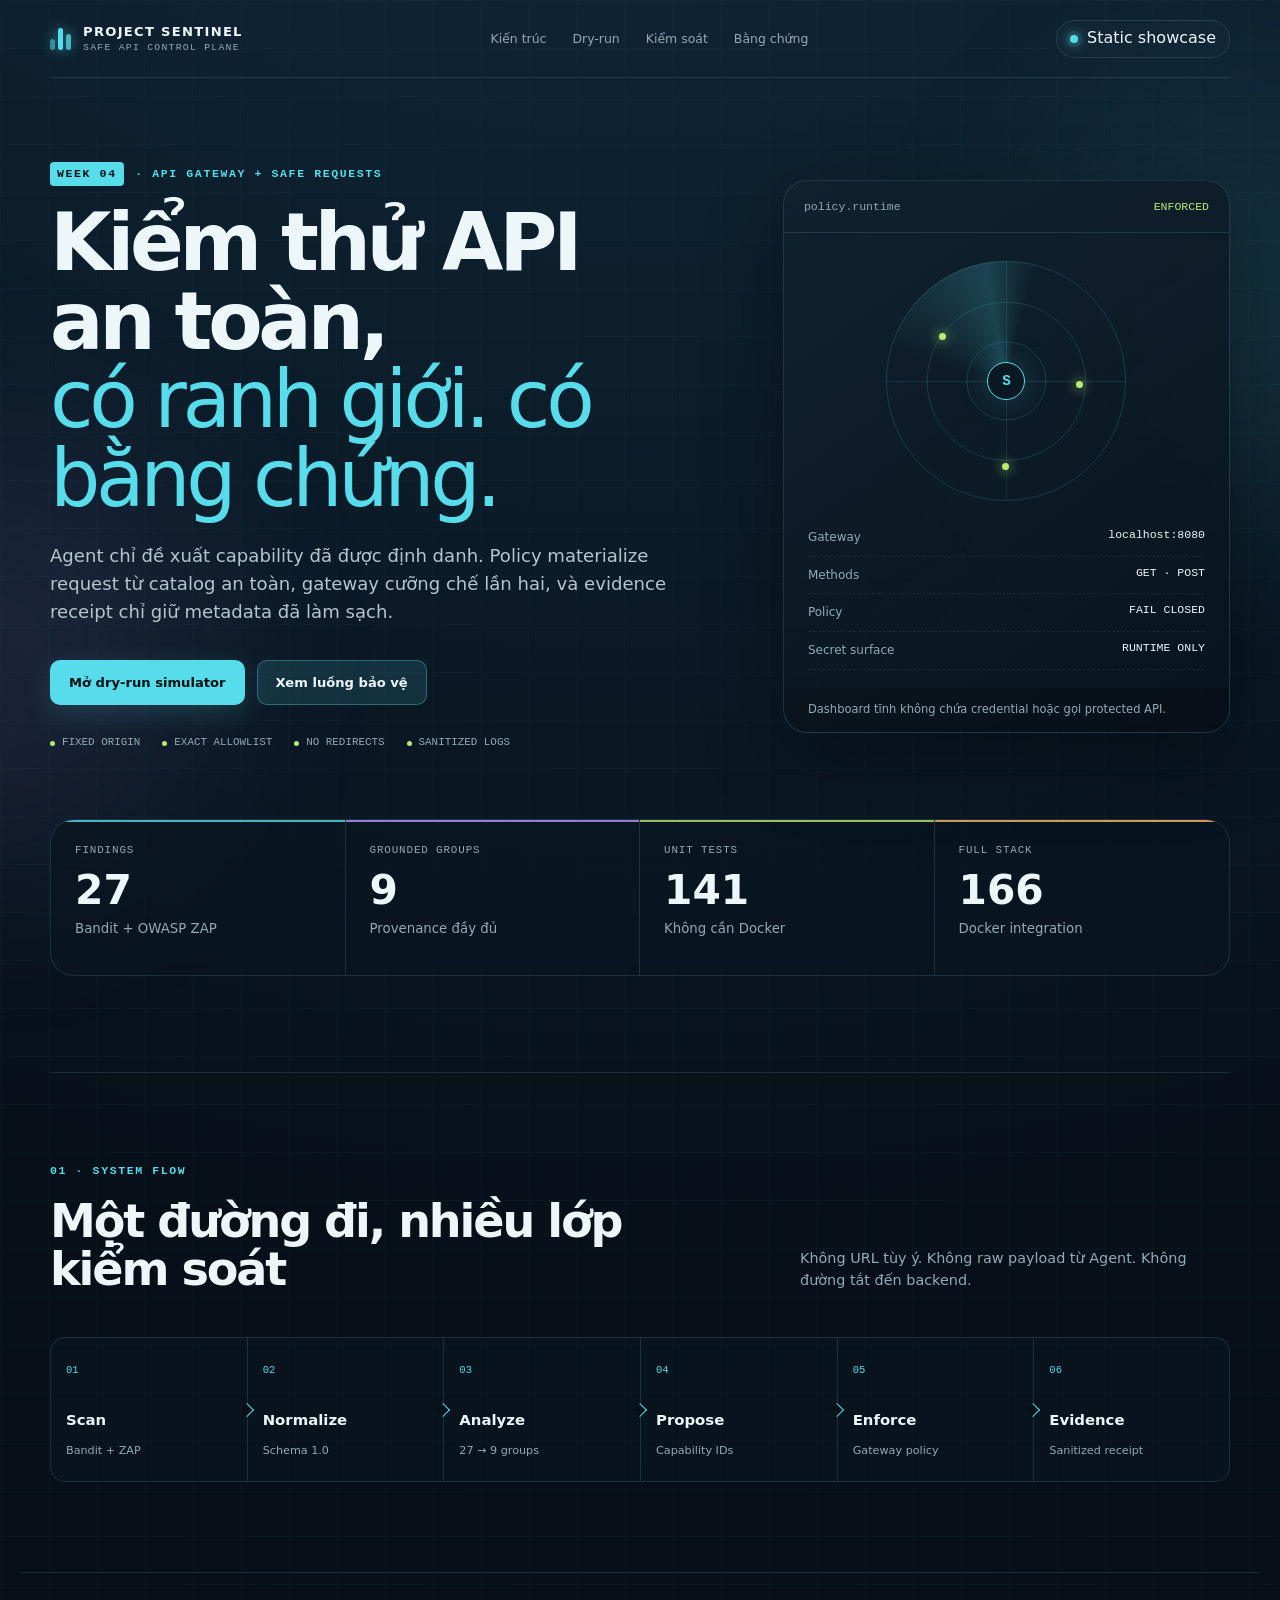
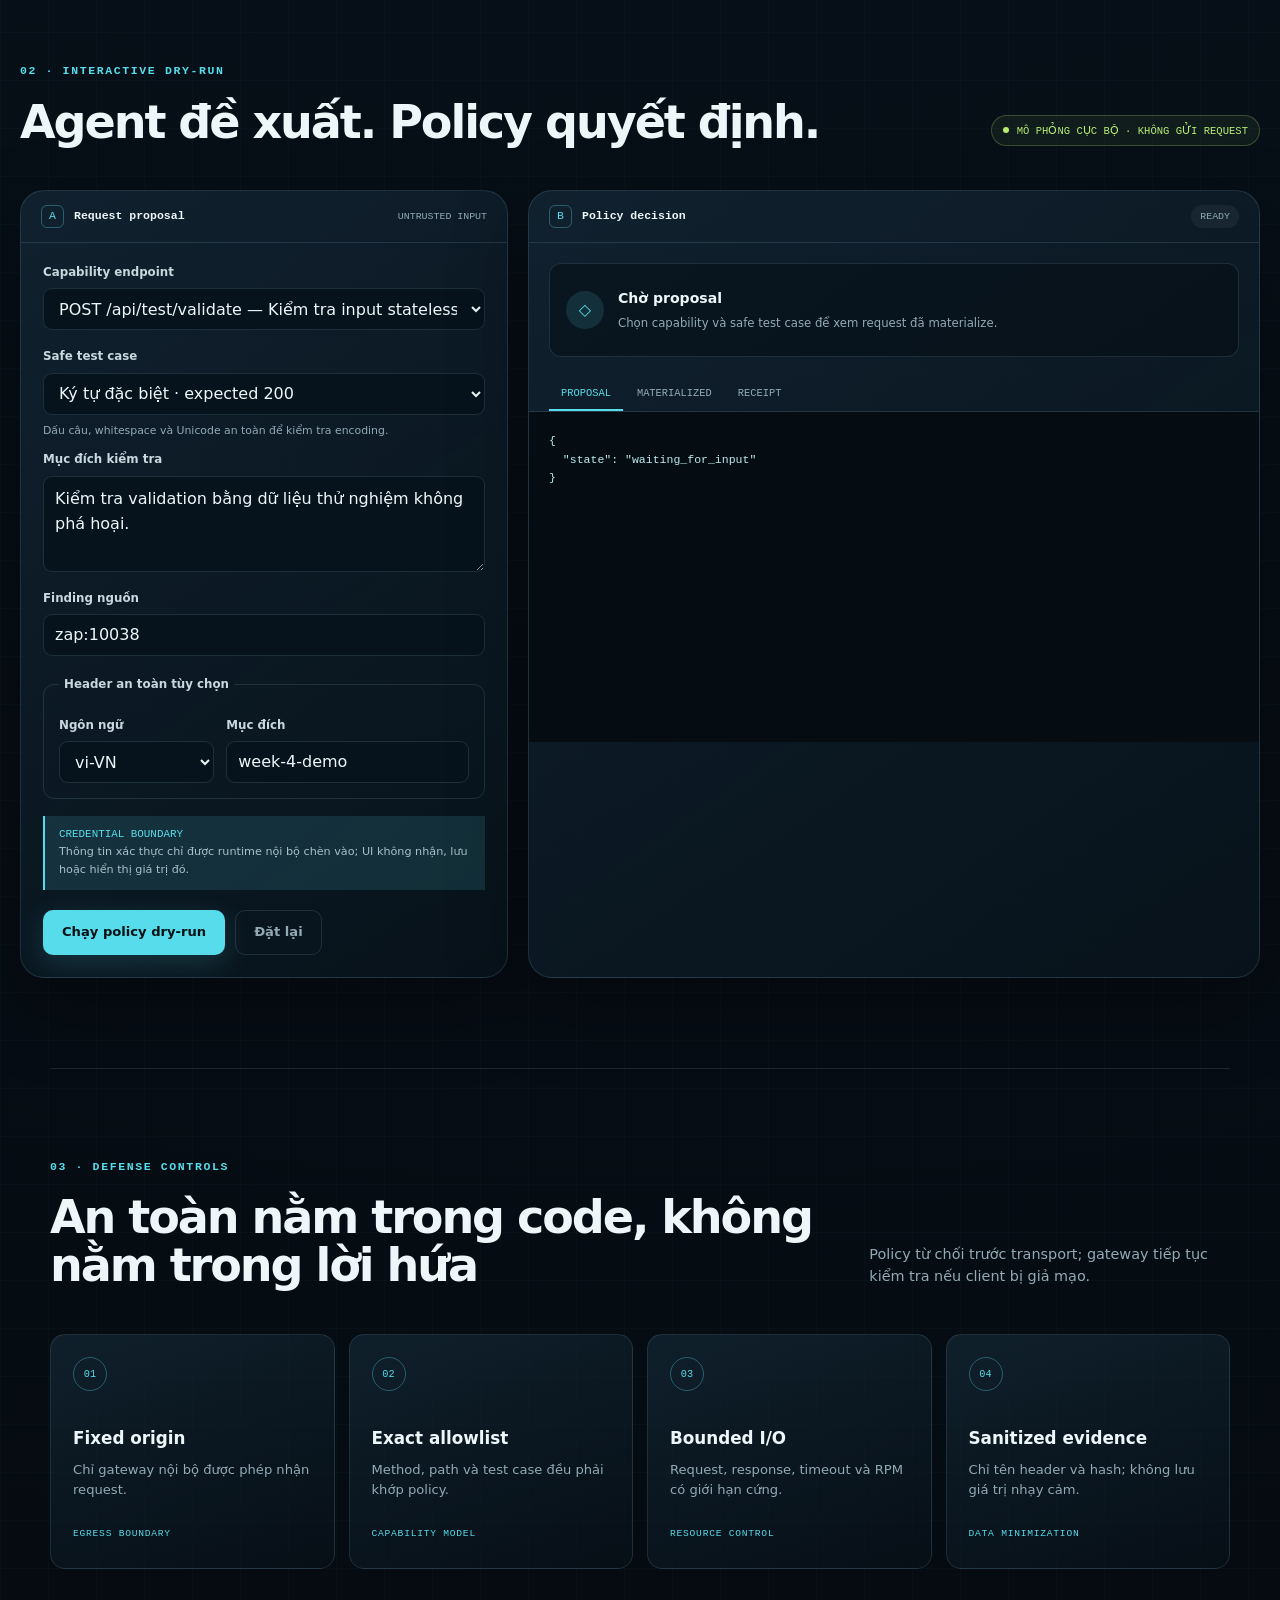
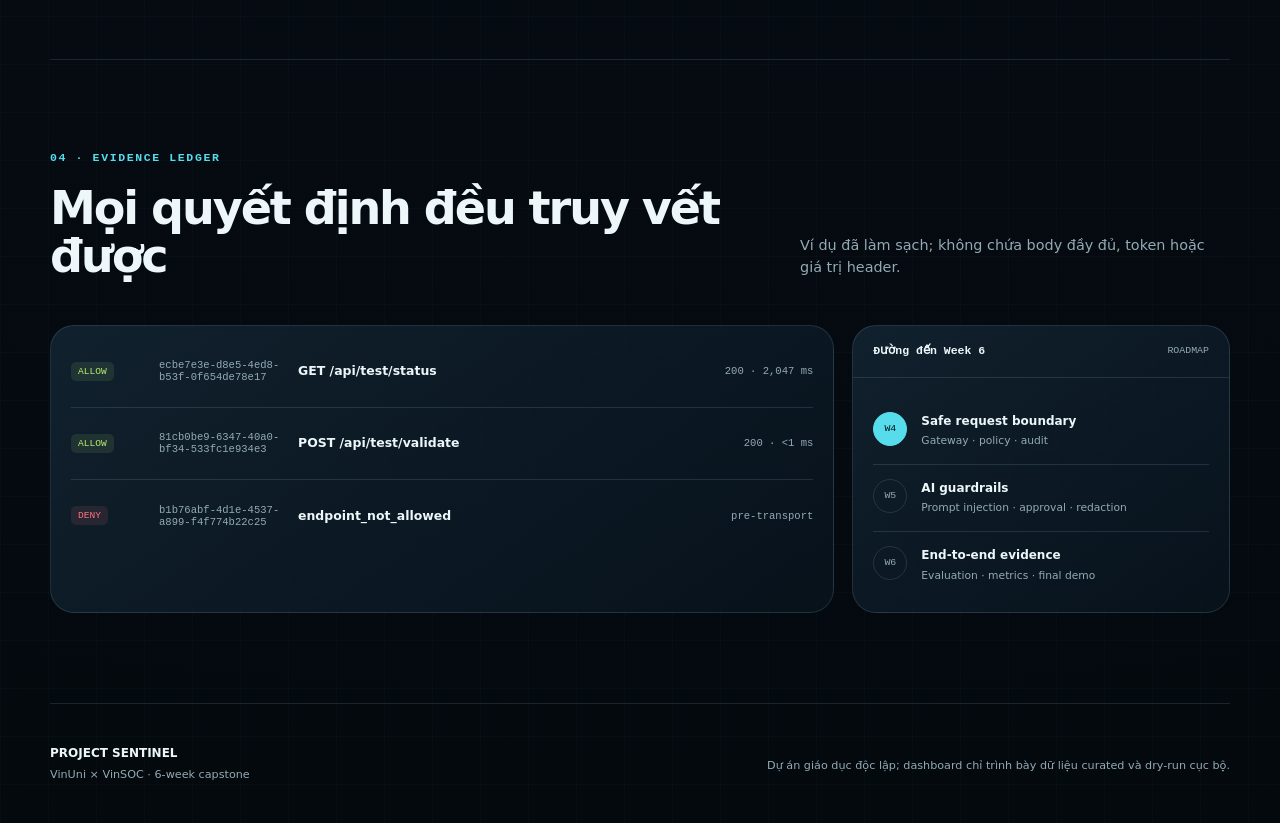
==== src/app/static/index.html @ 84395dd3 "feat: add secure dashboard and manual Pages deployment" ====
<!doctype html>
<html lang="vi">
<head>
  <meta charset="utf-8">
  <meta name="viewport" content="width=device-width, initial-scale=1">
  <meta name="description" content="Bảng điều khiển Project Sentinel Week 4: API Gateway và kiểm thử request an toàn.">
  <meta name="theme-color" content="#071019">
  <meta name="referrer" content="no-referrer">
  <meta http-equiv="Content-Security-Policy" content="default-src 'self'; base-uri 'none'; connect-src 'self'; font-src 'self'; form-action 'none'; frame-src 'none'; img-src 'self' data:; object-src 'none'; script-src 'self'; style-src 'self'">
  <title>Project Sentinel · Week 4</title>
  <link rel="stylesheet" href="./styles.css">
  <script src="./app.js" defer></script>
</head>
<body>
  <a class="skip-link" href="#main-content">Bỏ qua đến nội dung chính</a>

  <div class="ambient ambient-one" aria-hidden="true"></div>
  <div class="ambient ambient-two" aria-hidden="true"></div>

  <header class="site-header">
    <a class="brand" href="#top" aria-label="Project Sentinel, về đầu trang">
      <span class="brand-mark" aria-hidden="true">
        <span></span><span></span><span></span>
      </span>
      <span>
        <strong>PROJECT SENTINEL</strong>
        <small>SAFE API CONTROL PLANE</small>
      </span>
    </a>

    <nav class="main-nav" aria-label="Điều hướng chính">
      <a href="#architecture">Kiến trúc</a>
      <a href="#simulator">Dry-run</a>
      <a href="#controls">Kiểm soát</a>
      <a href="#evidence">Bằng chứng</a>
    </nav>

    <button class="health-button" id="health-button" type="button" aria-describedby="health-status">
      <span class="status-dot" aria-hidden="true"></span>
      <span id="health-label">Kiểm tra /health</span>
    </button>
  </header>

  <main id="main-content">
    <section class="hero section-shell" id="top" aria-labelledby="hero-title">
      <div class="hero-copy">
        <p class="eyebrow"><span>WEEK 04</span> · API GATEWAY + SAFE REQUESTS</p>
        <h1 id="hero-title">Kiểm thử API an toàn,<br><em>có ranh giới. có bằng chứng.</em></h1>
        <p class="hero-lede">
          Agent chỉ đề xuất capability đã được định danh. Policy materialize request từ catalog an toàn,
          gateway cưỡng chế lần hai, và evidence receipt chỉ giữ metadata đã làm sạch.
        </p>
        <div class="hero-actions">
          <a class="button button-primary" href="#simulator">Mở dry-run simulator</a>
          <a class="button button-secondary" href="#architecture">Xem luồng bảo vệ</a>
        </div>
        <div class="trust-strip" aria-label="Cam kết an toàn">
          <span><i aria-hidden="true"></i> Fixed origin</span>
          <span><i aria-hidden="true"></i> Exact allowlist</span>
          <span><i aria-hidden="true"></i> No redirects</span>
          <span><i aria-hidden="true"></i> Sanitized logs</span>
        </div>
      </div>

      <aside class="hero-console" aria-label="Tóm tắt policy runtime">
        <div class="console-topbar">
          <span>policy.runtime</span>
          <span class="console-state">ENFORCED</span>
        </div>
        <div class="radar" aria-hidden="true">
          <div class="radar-ring ring-one"></div>
          <div class="radar-ring ring-two"></div>
          <div class="radar-ring ring-three"></div>
          <div class="radar-axis axis-x"></div>
          <div class="radar-axis axis-y"></div>
          <div class="radar-core">S</div>
          <span class="radar-node node-one"></span>
          <span class="radar-node node-two"></span>
          <span class="radar-node node-three"></span>
        </div>
        <dl class="runtime-list">
          <div><dt>Gateway</dt><dd>localhost:8080</dd></div>
          <div><dt>Methods</dt><dd>GET · POST</dd></div>
          <div><dt>Policy</dt><dd>FAIL CLOSED</dd></div>
          <div><dt>Secret surface</dt><dd>RUNTIME ONLY</dd></div>
        </dl>
        <p class="console-caption" id="health-status" role="status" aria-live="polite">
          Chưa thực hiện kiểm tra cùng origin.
        </p>
      </aside>
    </section>

    <section class="metrics section-shell" aria-label="Chỉ số dự án">
      <div class="metric-grid" id="metric-grid">
        <article class="metric-card tone-cyan"><span>Findings</span><strong>27</strong><small>Bandit + OWASP ZAP</small></article>
        <article class="metric-card tone-violet"><span>Grounded groups</span><strong>9</strong><small>Provenance đầy đủ</small></article>
        <article class="metric-card tone-lime"><span>Unit tests</span><strong>141</strong><small>Không cần Docker</small></article>
        <article class="metric-card tone-amber"><span>Full stack</span><strong>166</strong><small>Docker integration</small></article>
      </div>
    </section>

    <section class="content-section section-shell" id="architecture" aria-labelledby="architecture-title">
      <div class="section-heading">
        <div>
          <p class="eyebrow">01 · SYSTEM FLOW</p>
          <h2 id="architecture-title">Một đường đi, nhiều lớp kiểm soát</h2>
        </div>
        <p>Không URL tùy ý. Không raw payload từ Agent. Không đường tắt đến backend.</p>
      </div>
      <ol class="architecture-flow" id="architecture-flow">
        <li><span>01</span><strong>Scan</strong><small>Bandit + ZAP</small></li>
        <li><span>02</span><strong>Normalize</strong><small>Schema 1.0</small></li>
        <li><span>03</span><strong>Analyze</strong><small>27 → 9 groups</small></li>
        <li><span>04</span><strong>Propose</strong><small>Capability IDs</small></li>
        <li><span>05</span><strong>Enforce</strong><small>Gateway policy</small></li>
        <li><span>06</span><strong>Evidence</strong><small>Sanitized receipt</small></li>
      </ol>
    </section>

    <section class="content-section section-shell simulator-section" id="simulator" aria-labelledby="simulator-title">
      <div class="section-heading">
        <div>
          <p class="eyebrow">02 · INTERACTIVE DRY-RUN</p>
          <h2 id="simulator-title">Agent đề xuất. Policy quyết định.</h2>
        </div>
        <div class="offline-pill"><span aria-hidden="true"></span> MÔ PHỎNG CỤC BỘ · KHÔNG GỬI REQUEST</div>
      </div>

      <div class="simulator-grid">
        <form class="proposal-form panel" id="proposal-form">
          <div class="panel-header">
            <div><span class="step-index">A</span><strong>Request proposal</strong></div>
            <span class="panel-label">UNTRUSTED INPUT</span>
          </div>

          <label for="endpoint-select">Capability endpoint</label>
          <select id="endpoint-select" name="endpoint" required></select>

          <label for="test-case-select">Safe test case</label>
          <select id="test-case-select" name="testCase" required></select>
          <p class="field-help" id="test-case-help">Payload được materialize từ catalog, không nhập trực tiếp.</p>

          <label for="rationale-input">Mục đích kiểm tra</label>
          <textarea id="rationale-input" name="rationale" maxlength="180" rows="3" required>Kiểm tra validation bằng dữ liệu thử nghiệm không phá hoại.</textarea>

          <label for="finding-input">Finding nguồn</label>
          <input id="finding-input" name="finding" maxlength="80" value="zap:10038" autocomplete="off" spellcheck="false">

          <fieldset>
            <legend>Header an toàn tùy chọn</legend>
            <div class="header-fields">
              <label><span>Ngôn ngữ</span>
                <select id="language-select" name="language">
                  <option value="">Không gửi</option>
                  <option value="vi-VN" selected>vi-VN</option>
                  <option value="en-US">en-US</option>
                </select>
              </label>
              <label><span>Mục đích</span>
                <input id="purpose-input" name="purpose" maxlength="64" pattern="[ -~]*" title="Chỉ dùng ký tự ASCII hiển thị được" value="week-4-demo" autocomplete="off">
              </label>
            </div>
          </fieldset>

          <div class="form-note">
            <strong>Credential boundary</strong>
            <span>Thông tin xác thực chỉ được runtime nội bộ chèn vào; UI không nhận, lưu hoặc hiển thị giá trị đó.</span>
          </div>

          <div class="form-actions">
            <button class="button button-primary" type="submit">Chạy policy dry-run</button>
            <button class="button button-ghost" id="reset-button" type="reset">Đặt lại</button>
          </div>
        </form>

        <div class="decision-panel panel" aria-live="polite">
          <div class="panel-header">
            <div><span class="step-index">B</span><strong>Policy decision</strong></div>
            <span class="decision-badge is-idle" id="decision-badge">READY</span>
          </div>

          <div class="decision-summary" id="decision-summary">
            <span class="decision-icon" aria-hidden="true">◇</span>
            <div>
              <strong>Chờ proposal</strong>
              <p>Chọn capability và safe test case để xem request đã materialize.</p>
            </div>
          </div>

          <div class="code-tabs" role="tablist" aria-label="Dữ liệu dry-run">
            <button class="code-tab is-active" id="proposal-tab" type="button" role="tab" aria-controls="proposal-output" aria-selected="true" tabindex="0" data-panel="proposal-output">PROPOSAL</button>
            <button class="code-tab" id="request-tab" type="button" role="tab" aria-controls="request-output" aria-selected="false" tabindex="-1" data-panel="request-output">MATERIALIZED</button>
            <button class="code-tab" id="receipt-tab" type="button" role="tab" aria-controls="receipt-output" aria-selected="false" tabindex="-1" data-panel="receipt-output">RECEIPT</button>
          </div>
          <pre class="code-output is-active" id="proposal-output" role="tabpanel" aria-labelledby="proposal-tab" tabindex="0"><code>{
  "state": "waiting_for_input"
}</code></pre>
          <pre class="code-output" id="request-output" role="tabpanel" aria-labelledby="request-tab" tabindex="0" hidden><code>{
  "network_call": false
}</code></pre>
          <pre class="code-output" id="receipt-output" role="tabpanel" aria-labelledby="receipt-tab" tabindex="0" hidden><code>{
  "audit": "sanitized_metadata_only"
}</code></pre>
        </div>
      </div>
    </section>

    <section class="content-section section-shell" id="controls" aria-labelledby="controls-title">
      <div class="section-heading">
        <div>
          <p class="eyebrow">03 · DEFENSE CONTROLS</p>
          <h2 id="controls-title">An toàn nằm trong code, không nằm trong lời hứa</h2>
        </div>
        <p>Policy từ chối trước transport; gateway tiếp tục kiểm tra nếu client bị giả mạo.</p>
      </div>
      <div class="control-grid" id="control-grid">
        <article class="control-card"><span>01</span><h3>Fixed origin</h3><p>Chỉ gateway nội bộ được phép nhận request.</p><small>EGRESS BOUNDARY</small></article>
        <article class="control-card"><span>02</span><h3>Exact allowlist</h3><p>Method, path và test case đều phải khớp policy.</p><small>CAPABILITY MODEL</small></article>
        <article class="control-card"><span>03</span><h3>Bounded I/O</h3><p>Request, response, timeout và RPM có giới hạn cứng.</p><small>RESOURCE CONTROL</small></article>
        <article class="control-card"><span>04</span><h3>Sanitized evidence</h3><p>Chỉ tên header và hash; không lưu giá trị nhạy cảm.</p><small>DATA MINIMIZATION</small></article>
      </div>
    </section>

    <section class="content-section section-shell evidence-section" id="evidence" aria-labelledby="evidence-title">
      <div class="section-heading">
        <div>
          <p class="eyebrow">04 · EVIDENCE LEDGER</p>
          <h2 id="evidence-title">Mọi quyết định đều truy vết được</h2>
        </div>
        <p>Ví dụ đã làm sạch; không chứa body đầy đủ, token hoặc giá trị header.</p>
      </div>

      <div class="evidence-layout">
        <div class="evidence-list panel" id="evidence-list" aria-label="Sự kiện bằng chứng đã làm sạch">
          <div class="event-row"><span class="event-state allow">ALLOW</span><code>ecbe7e3e-d8e5-4ed8-b53f-0f654de78e17</code><strong>GET /api/test/status</strong><small>200 · 2,047 ms</small></div>
          <div class="event-row"><span class="event-state allow">ALLOW</span><code>81cb0be9-6347-40a0-bf34-533fc1e934e3</code><strong>POST /api/test/validate</strong><small>200 · &lt;1 ms</small></div>
          <div class="event-row"><span class="event-state deny">DENY</span><code>b1b76abf-4d1e-4537-a899-f4f774b22c25</code><strong>endpoint_not_allowed</strong><small>pre-transport</small></div>
        </div>

        <aside class="roadmap panel" aria-labelledby="roadmap-title">
          <div class="panel-header"><strong id="roadmap-title">Đường đến Week 6</strong><span class="panel-label">ROADMAP</span></div>
          <ol id="roadmap-list">
            <li class="is-current"><span>W4</span><div><strong>Safe request boundary</strong><small>Gateway · policy · audit</small></div></li>
            <li><span>W5</span><div><strong>AI guardrails</strong><small>Prompt injection · approval · redaction</small></div></li>
            <li><span>W6</span><div><strong>End-to-end evidence</strong><small>Evaluation · metrics · final demo</small></div></li>
          </ol>
        </aside>
      </div>
    </section>
  </main>

  <footer class="site-footer section-shell">
    <div><strong>PROJECT SENTINEL</strong><span>VinUni × VinSOC · 6-week capstone</span></div>
    <p>Dự án giáo dục độc lập; dashboard chỉ trình bày dữ liệu curated và dry-run cục bộ.</p>
  </footer>

  <noscript>
    <div class="noscript">JavaScript đang tắt. Nội dung tổng quan vẫn khả dụng; simulator cần JavaScript cục bộ để hoạt động.</div>
  </noscript>
</body>
</html>
---- src/app/static/styles.css ----
:root {
  color-scheme: dark;
  --bg: #071019;
  --bg-deep: #04090e;
  --surface: rgba(13, 27, 39, 0.88);
  --surface-strong: #0d1a26;
  --surface-soft: rgba(20, 39, 53, 0.72);
  --border: rgba(142, 191, 214, 0.16);
  --border-strong: rgba(86, 220, 234, 0.34);
  --text: #edf7fa;
  --muted: #93aab5;
  --cyan: #56dcea;
  --cyan-soft: rgba(86, 220, 234, 0.13);
  --lime: #b8eb72;
  --violet: #b698ff;
  --amber: #ffbd66;
  --red: #ff727f;
  --radius-lg: 24px;
  --radius-md: 15px;
  --radius-sm: 10px;
  --shadow: 0 28px 80px rgba(0, 0, 0, 0.32);
  --mono: "SFMono-Regular", Consolas, "Liberation Mono", monospace;
  --sans: Inter, ui-sans-serif, system-ui, -apple-system, BlinkMacSystemFont, "Segoe UI", sans-serif;
}

* { box-sizing: border-box; }

html { scroll-behavior: smooth; }

body {
  margin: 0;
  min-width: 320px;
  background:
    linear-gradient(rgba(86, 220, 234, 0.025) 1px, transparent 1px),
    linear-gradient(90deg, rgba(86, 220, 234, 0.025) 1px, transparent 1px),
    radial-gradient(circle at 50% -20%, #133044 0, var(--bg) 42%, var(--bg-deep) 100%);
  background-size: 48px 48px, 48px 48px, auto;
  color: var(--text);
  font-family: var(--sans);
  line-height: 1.55;
  overflow-x: hidden;
}

button, input, select, textarea { font: inherit; }
button, a { -webkit-tap-highlight-color: transparent; }
a { color: inherit; }

.skip-link {
  position: fixed;
  z-index: 100;
  top: 10px;
  left: 10px;
  padding: 10px 14px;
  border-radius: 8px;
  background: var(--cyan);
  color: #041014;
  transform: translateY(-160%);
}
.skip-link:focus { transform: translateY(0); }

:focus-visible {
  outline: 3px solid var(--cyan);
  outline-offset: 3px;
}

.ambient {
  position: fixed;
  z-index: -1;
  width: 420px;
  height: 420px;
  border-radius: 50%;
  filter: blur(110px);
  opacity: 0.11;
  pointer-events: none;
}
.ambient-one { top: 10%; right: -180px; background: var(--cyan); }
.ambient-two { bottom: 4%; left: -220px; background: var(--violet); }

.section-shell,
.site-header {
  width: min(1180px, calc(100% - 40px));
  margin-inline: auto;
}

.site-header {
  min-height: 78px;
  display: flex;
  align-items: center;
  justify-content: space-between;
  gap: 24px;
  border-bottom: 1px solid var(--border);
}

.brand {
  display: inline-flex;
  align-items: center;
  gap: 12px;
  text-decoration: none;
  letter-spacing: 0.08em;
}
.brand strong { display: block; font-size: 0.82rem; }
.brand small { display: block; color: var(--muted); font: 0.61rem/1.3 var(--mono); }
.brand-mark { display: grid; grid-template-columns: repeat(3, 5px); align-items: end; gap: 3px; height: 22px; }
.brand-mark span { display: block; width: 5px; background: var(--cyan); border-radius: 3px; box-shadow: 0 0 14px rgba(86,220,234,.65); }
.brand-mark span:nth-child(1) { height: 11px; opacity: .55; }
.brand-mark span:nth-child(2) { height: 22px; }
.brand-mark span:nth-child(3) { height: 16px; opacity: .78; }

.main-nav { display: flex; align-items: center; gap: 26px; }
.main-nav a { color: var(--muted); font-size: .78rem; text-decoration: none; transition: color .2s ease; }
.main-nav a:hover { color: var(--text); }

.health-button {
  display: inline-flex;
  align-items: center;
  gap: 9px;
  min-height: 38px;
  padding: 0 13px;
  color: var(--text);
  background: var(--surface-soft);
  border: 1px solid var(--border);
  border-radius: 999px;
  cursor: pointer;
}
.health-button:hover { border-color: var(--border-strong); }
.status-dot { width: 8px; height: 8px; border-radius: 50%; background: var(--muted); box-shadow: 0 0 0 4px rgba(147,170,181,.08); }
.health-button.is-ok .status-dot { background: var(--lime); box-shadow: 0 0 0 4px rgba(184,235,114,.1), 0 0 13px var(--lime); }
.health-button.is-static .status-dot { background: var(--cyan); box-shadow: 0 0 0 4px rgba(86,220,234,.1), 0 0 13px var(--cyan); }
.health-button.is-error .status-dot { background: var(--red); }

.hero {
  min-height: 630px;
  display: grid;
  grid-template-columns: minmax(0, 1.18fr) minmax(340px, .82fr);
  gap: clamp(40px, 7vw, 92px);
  align-items: center;
  padding-block: 84px 68px;
}

.eyebrow {
  margin: 0 0 18px;
  color: var(--cyan);
  font: 700 .72rem/1.4 var(--mono);
  letter-spacing: .14em;
}
.eyebrow span { display: inline-block; padding: 4px 7px; margin-right: 3px; color: #061216; background: var(--cyan); border-radius: 4px; }

h1, h2, h3, p { margin-top: 0; }
h1 { margin-bottom: 24px; max-width: 760px; font-size: clamp(2.8rem, 6.2vw, 5.35rem); line-height: .99; letter-spacing: -.055em; }
h1 em { color: var(--cyan); font-style: normal; font-weight: 500; }
h2 { margin-bottom: 0; font-size: clamp(2rem, 3.6vw, 3.25rem); line-height: 1.05; letter-spacing: -.045em; }
h3 { font-size: 1.05rem; }
.hero-lede { max-width: 650px; color: #b3c6ce; font-size: clamp(1rem, 1.5vw, 1.13rem); }
.hero-actions { display: flex; flex-wrap: wrap; gap: 12px; margin: 34px 0 30px; }

.button {
  min-height: 45px;
  display: inline-flex;
  align-items: center;
  justify-content: center;
  padding: 0 18px;
  border: 1px solid transparent;
  border-radius: 10px;
  font-size: .82rem;
  font-weight: 750;
  text-decoration: none;
  cursor: pointer;
  transition: transform .18s ease, border-color .18s ease, background .18s ease;
}
.button:hover { transform: translateY(-1px); }
.button-primary { color: #031014; background: var(--cyan); box-shadow: 0 8px 28px rgba(86,220,234,.17); }
.button-primary:hover { background: #7be6f0; }
.button-secondary { color: var(--text); border-color: var(--border-strong); background: var(--cyan-soft); }
.button-ghost { color: var(--muted); border-color: var(--border); background: transparent; }

.trust-strip { display: flex; flex-wrap: wrap; gap: 16px 22px; color: var(--muted); font: .68rem/1.4 var(--mono); text-transform: uppercase; }
.trust-strip span { display: inline-flex; align-items: center; gap: 7px; }
.trust-strip i { width: 5px; height: 5px; background: var(--lime); border-radius: 50%; }

.hero-console,
.panel {
  background: linear-gradient(145deg, rgba(17,34,47,.96), rgba(8,19,28,.9));
  border: 1px solid var(--border);
  border-radius: var(--radius-lg);
  box-shadow: var(--shadow);
}
.hero-console { overflow: hidden; }
.console-topbar,
.panel-header {
  min-height: 52px;
  display: flex;
  align-items: center;
  justify-content: space-between;
  gap: 18px;
  padding: 0 20px;
  border-bottom: 1px solid var(--border);
  font: .72rem/1.4 var(--mono);
}
.console-topbar > span:first-child { color: var(--muted); }
.console-state { color: var(--lime); }

.radar { position: relative; width: 240px; height: 240px; margin: 28px auto 18px; }
.radar::after { content: ""; position: absolute; inset: 0; border-radius: 50%; background: conic-gradient(from 15deg, transparent 0 75%, rgba(86,220,234,.2) 93%, transparent 100%); animation: sweep 5s linear infinite; }
.radar-ring { position: absolute; left: 50%; top: 50%; border: 1px solid rgba(86,220,234,.17); border-radius: 50%; transform: translate(-50%, -50%); }
.ring-one { width: 100%; height: 100%; }
.ring-two { width: 66%; height: 66%; }
.ring-three { width: 33%; height: 33%; }
.radar-axis { position: absolute; background: rgba(86,220,234,.12); }
.axis-x { left: 0; top: 50%; width: 100%; height: 1px; }
.axis-y { top: 0; left: 50%; width: 1px; height: 100%; }
.radar-core { position: absolute; z-index: 2; left: 50%; top: 50%; width: 38px; height: 38px; display: grid; place-items: center; transform: translate(-50%,-50%); border: 1px solid var(--cyan); border-radius: 50%; color: var(--cyan); background: #0a1822; font: 700 .9rem var(--mono); box-shadow: 0 0 30px rgba(86,220,234,.23); }
.radar-node { position: absolute; z-index: 3; width: 7px; height: 7px; border-radius: 50%; background: var(--lime); box-shadow: 0 0 12px var(--lime); }
.node-one { left: 22%; top: 30%; }.node-two { right: 18%; top: 50%; }.node-three { left: 48%; bottom: 13%; }
@keyframes sweep { to { transform: rotate(360deg); } }

.runtime-list { margin: 0; padding: 0 24px 18px; }
.runtime-list div { display: flex; justify-content: space-between; gap: 16px; padding: 9px 0; border-bottom: 1px dashed rgba(147,170,181,.13); }
.runtime-list dt { color: var(--muted); font-size: .75rem; }
.runtime-list dd { margin: 0; color: var(--text); font: .72rem var(--mono); }
.console-caption { min-height: 44px; margin: 0; padding: 13px 24px; color: var(--muted); background: rgba(0,0,0,.18); font-size: .72rem; }

.metrics { padding-bottom: 96px; }
.metric-grid { display: grid; grid-template-columns: repeat(4, 1fr); border: 1px solid var(--border); border-radius: var(--radius-lg); overflow: hidden; background: rgba(9,21,31,.68); }
.metric-card { position: relative; min-height: 155px; padding: 24px; border-right: 1px solid var(--border); }
.metric-card:last-child { border-right: 0; }
.metric-card::before { content: ""; position: absolute; left: 0; top: 0; width: 100%; height: 2px; background: currentColor; opacity: .8; }
.metric-card span { display: block; color: var(--muted); font: .68rem var(--mono); text-transform: uppercase; letter-spacing: .08em; }
.metric-card strong { display: block; margin: 14px 0 6px; color: var(--text); font-size: 2.55rem; line-height: 1; }
.metric-card small { color: var(--muted); }
.tone-cyan { color: var(--cyan); }.tone-violet { color: var(--violet); }.tone-lime { color: var(--lime); }.tone-amber { color: var(--amber); }

.content-section { padding-block: 90px; border-top: 1px solid var(--border); }
.section-heading { display: flex; align-items: end; justify-content: space-between; gap: 50px; margin-bottom: 44px; }
.section-heading > p { max-width: 430px; margin-bottom: 2px; color: var(--muted); font-size: .9rem; }

.architecture-flow { display: grid; grid-template-columns: repeat(6, 1fr); gap: 0; margin: 0; padding: 0; list-style: none; }
.architecture-flow li { position: relative; min-height: 145px; padding: 18px 15px; border: 1px solid var(--border); border-right: 0; background: rgba(10,23,33,.62); }
.architecture-flow li:first-child { border-radius: var(--radius-md) 0 0 var(--radius-md); }
.architecture-flow li:last-child { border-right: 1px solid var(--border); border-radius: 0 var(--radius-md) var(--radius-md) 0; }
.architecture-flow li::after { content: ""; position: absolute; z-index: 2; right: -5px; top: 50%; width: 9px; height: 9px; border-top: 1px solid var(--cyan); border-right: 1px solid var(--cyan); background: var(--bg); transform: translateY(-50%) rotate(45deg); }
.architecture-flow li:last-child::after { display: none; }
.architecture-flow span { color: var(--cyan); font: .66rem var(--mono); }
.architecture-flow strong { display: block; margin: 28px 0 5px; font-size: .93rem; }
.architecture-flow small { color: var(--muted); font-size: .7rem; }

.simulator-section { width: min(1240px, calc(100% - 40px)); }
.offline-pill { display: inline-flex; align-items: center; gap: 8px; padding: 8px 11px; border: 1px solid rgba(184,235,114,.25); border-radius: 999px; color: var(--lime); background: rgba(184,235,114,.06); font: .66rem var(--mono); }
.offline-pill span { width: 6px; height: 6px; border-radius: 50%; background: var(--lime); }
.simulator-grid { display: grid; grid-template-columns: minmax(360px,.8fr) minmax(0,1.2fr); gap: 20px; }
.proposal-form, .decision-panel { min-width: 0; overflow: hidden; }
.proposal-form { padding-bottom: 22px; }
.panel-header { margin-bottom: 20px; }
.panel-header > div { display: flex; align-items: center; gap: 10px; }
.step-index { display: grid; width: 23px; height: 23px; place-items: center; border: 1px solid var(--border-strong); border-radius: 6px; color: var(--cyan); }
.panel-label { color: var(--muted); font-size: .62rem; }
.proposal-form > label, .proposal-form > select, .proposal-form > input, .proposal-form > textarea, .proposal-form > fieldset, .proposal-form > .field-help, .proposal-form > .form-note, .proposal-form > .form-actions { margin-inline: 22px; }
.proposal-form > label, fieldset legend, .header-fields label span { display: block; margin-bottom: 7px; color: #c8d8de; font-size: .74rem; font-weight: 700; }
input, select, textarea { width: calc(100% - 44px); color: var(--text); background: #07131c; border: 1px solid var(--border); border-radius: 9px; }
input, select { min-height: 42px; padding: 0 11px; }
textarea { padding: 10px 11px; resize: vertical; }
select { color-scheme: dark; }
.proposal-form > select, .proposal-form > input, .proposal-form > textarea { display: block; margin-bottom: 17px; }
.field-help { margin-top: -9px; color: var(--muted); font-size: .68rem; }
fieldset { margin-top: 19px; padding: 15px; border: 1px solid var(--border); border-radius: 11px; }
fieldset legend { padding-inline: 5px; }
.header-fields { display: grid; grid-template-columns: .78fr 1.22fr; gap: 12px; }
.header-fields input, .header-fields select { width: 100%; }
.form-note { display: grid; gap: 3px; margin-top: 17px; padding: 12px 14px; border-left: 2px solid var(--cyan); background: var(--cyan-soft); }
.form-note strong { color: var(--cyan); font: .68rem var(--mono); text-transform: uppercase; }
.form-note span { color: #aac0c9; font-size: .7rem; }
.form-actions { display: flex; gap: 10px; margin-top: 20px; }

.decision-badge { padding: 5px 9px; border-radius: 999px; font-size: .62rem; }
.decision-badge.is-idle { color: var(--muted); background: rgba(147,170,181,.08); }
.decision-badge.is-allow { color: var(--lime); background: rgba(184,235,114,.1); }
.decision-badge.is-deny { color: var(--red); background: rgba(255,114,127,.1); }
.decision-summary { min-height: 94px; display: flex; align-items: center; gap: 14px; margin: 0 20px 20px; padding: 16px; border: 1px solid var(--border); border-radius: 12px; background: rgba(4,12,18,.46); }
.decision-icon { display: grid; flex: 0 0 38px; height: 38px; place-items: center; border-radius: 50%; color: var(--cyan); background: var(--cyan-soft); }
.decision-summary strong { display: block; font-size: .88rem; }
.decision-summary p { margin: 4px 0 0; color: var(--muted); font-size: .73rem; }
.code-tabs { display: flex; gap: 2px; padding: 0 20px; border-bottom: 1px solid var(--border); }
.code-tab { padding: 10px 12px; color: var(--muted); background: transparent; border: 0; border-bottom: 2px solid transparent; font: .65rem var(--mono); cursor: pointer; }
.code-tab.is-active { color: var(--cyan); border-bottom-color: var(--cyan); }
.code-output { min-height: 330px; max-height: 410px; margin: 0; padding: 20px; overflow: auto; color: #bcecf0; background: #050d13; font: .72rem/1.62 var(--mono); white-space: pre-wrap; word-break: break-word; }

.control-grid { display: grid; grid-template-columns: repeat(4, 1fr); gap: 14px; }
.control-card { min-height: 235px; padding: 22px; border: 1px solid var(--border); border-radius: var(--radius-md); background: linear-gradient(160deg, rgba(19,38,51,.76), rgba(8,18,27,.56)); }
.control-card > span { display: inline-grid; width: 34px; height: 34px; place-items: center; color: var(--cyan); border: 1px solid var(--border-strong); border-radius: 50%; font: .64rem var(--mono); }
.control-card h3 { margin: 34px 0 9px; }
.control-card p { color: var(--muted); font-size: .82rem; }
.control-card small { display: block; margin-top: 28px; color: var(--cyan); font: .6rem var(--mono); letter-spacing: .08em; }

.evidence-layout { display: grid; grid-template-columns: 1.35fr .65fr; gap: 18px; }
.evidence-list { padding: 10px 20px; box-shadow: none; }
.event-row { min-height: 72px; display: grid; grid-template-columns: 74px 125px 1fr auto; align-items: center; gap: 14px; border-bottom: 1px solid var(--border); }
.event-row:last-child { border-bottom: 0; }
.event-row code, .event-row small { color: var(--muted); font: .66rem var(--mono); }
.event-row strong { font-size: .78rem; }
.event-state { width: fit-content; padding: 4px 7px; border-radius: 5px; font: .6rem var(--mono); }
.event-state.allow { color: var(--lime); background: rgba(184,235,114,.1); }.event-state.deny { color: var(--red); background: rgba(255,114,127,.1); }.event-state.warn { color: var(--amber); background: rgba(255,189,102,.1); }
.roadmap { padding-bottom: 14px; box-shadow: none; }
.roadmap ol { margin: 0; padding: 0 20px; list-style: none; }
.roadmap li { display: flex; gap: 14px; padding: 14px 0; color: var(--muted); border-bottom: 1px solid var(--border); }
.roadmap li:last-child { border-bottom: 0; }
.roadmap li > span { display: grid; flex: 0 0 34px; height: 34px; place-items: center; border: 1px solid var(--border); border-radius: 50%; font: .62rem var(--mono); }
.roadmap li strong, .roadmap li small { display: block; }
.roadmap li strong { color: var(--text); font-size: .75rem; }.roadmap li small { margin-top: 3px; font-size: .67rem; }
.roadmap li.is-current > span { color: #061216; background: var(--cyan); border-color: var(--cyan); }

.site-footer { min-height: 120px; display: flex; align-items: center; justify-content: space-between; gap: 24px; color: var(--muted); border-top: 1px solid var(--border); }
.site-footer strong, .site-footer span { display: block; }.site-footer strong { color: var(--text); font-size: .75rem; }.site-footer span, .site-footer p { margin: 3px 0 0; font-size: .7rem; }
.noscript { position: fixed; left: 12px; right: 12px; bottom: 12px; z-index: 10; padding: 12px; color: #101500; background: var(--amber); border-radius: 8px; text-align: center; }

@media (max-width: 960px) {
  .main-nav { display: none; }
  .hero { grid-template-columns: 1fr; padding-top: 68px; }
  .hero-console { width: min(520px, 100%); }
  .metric-grid { grid-template-columns: repeat(2, 1fr); }
  .metric-card:nth-child(2) { border-right: 0; }.metric-card:nth-child(-n+2) { border-bottom: 1px solid var(--border); }
  .architecture-flow { grid-template-columns: repeat(3, 1fr); gap: 8px; }
  .architecture-flow li, .architecture-flow li:first-child, .architecture-flow li:last-child { border: 1px solid var(--border); border-radius: 10px; }
  .architecture-flow li::after { display: none; }
  .simulator-grid, .evidence-layout { grid-template-columns: 1fr; }
  .control-grid { grid-template-columns: repeat(2, 1fr); }
}

@media (max-width: 640px) {
  .section-shell, .site-header, .simulator-section { width: min(100% - 24px, 1180px); }
  .site-header { min-height: 68px; }
  .health-button { padding-inline: 10px; font-size: 0; }
  .status-dot { width: 10px; height: 10px; }
  .hero { min-height: auto; padding-block: 60px; }
  h1 { font-size: clamp(2.55rem, 14vw, 4rem); }
  .metrics { padding-bottom: 64px; }
  .metric-card { min-height: 132px; padding: 18px; }
  .metric-card strong { font-size: 2rem; }
  .content-section { padding-block: 64px; }
  .section-heading { display: block; margin-bottom: 30px; }
  .section-heading > p, .offline-pill { margin-top: 16px; }
  .architecture-flow { grid-template-columns: repeat(2, 1fr); }
  .simulator-grid { grid-template-columns: minmax(0,1fr); }
  .header-fields, .control-grid { grid-template-columns: 1fr; }
  .code-tabs { overflow-x: auto; }
  .event-row { grid-template-columns: 80px 1fr; padding: 13px 0; }
  .event-row small { text-align: right; }
  .site-footer { display: block; padding-block: 28px; }
  .site-footer > p { margin-top: 16px; }
}

@media (prefers-reduced-motion: reduce) {
  html { scroll-behavior: auto; }
  *, *::before, *::after { animation-duration: .01ms !important; animation-iteration-count: 1 !important; transition-duration: .01ms !important; }
}
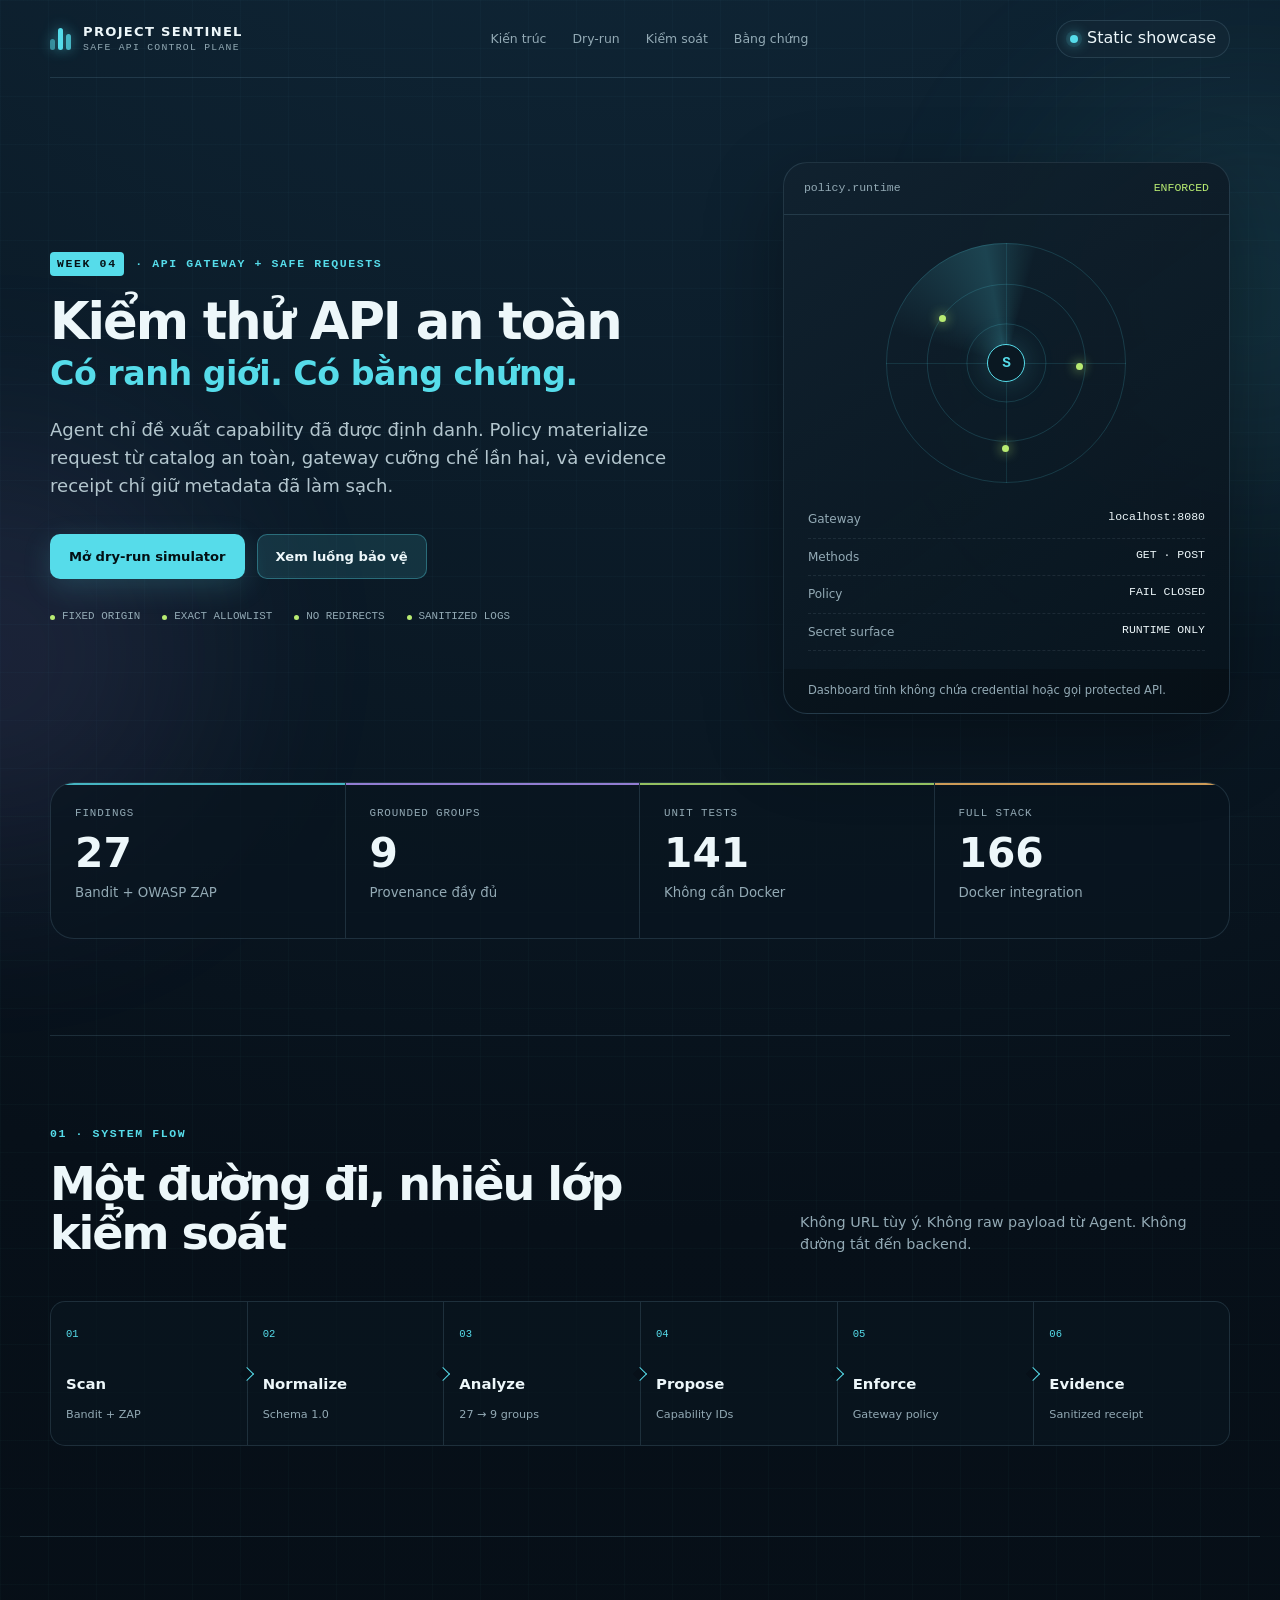
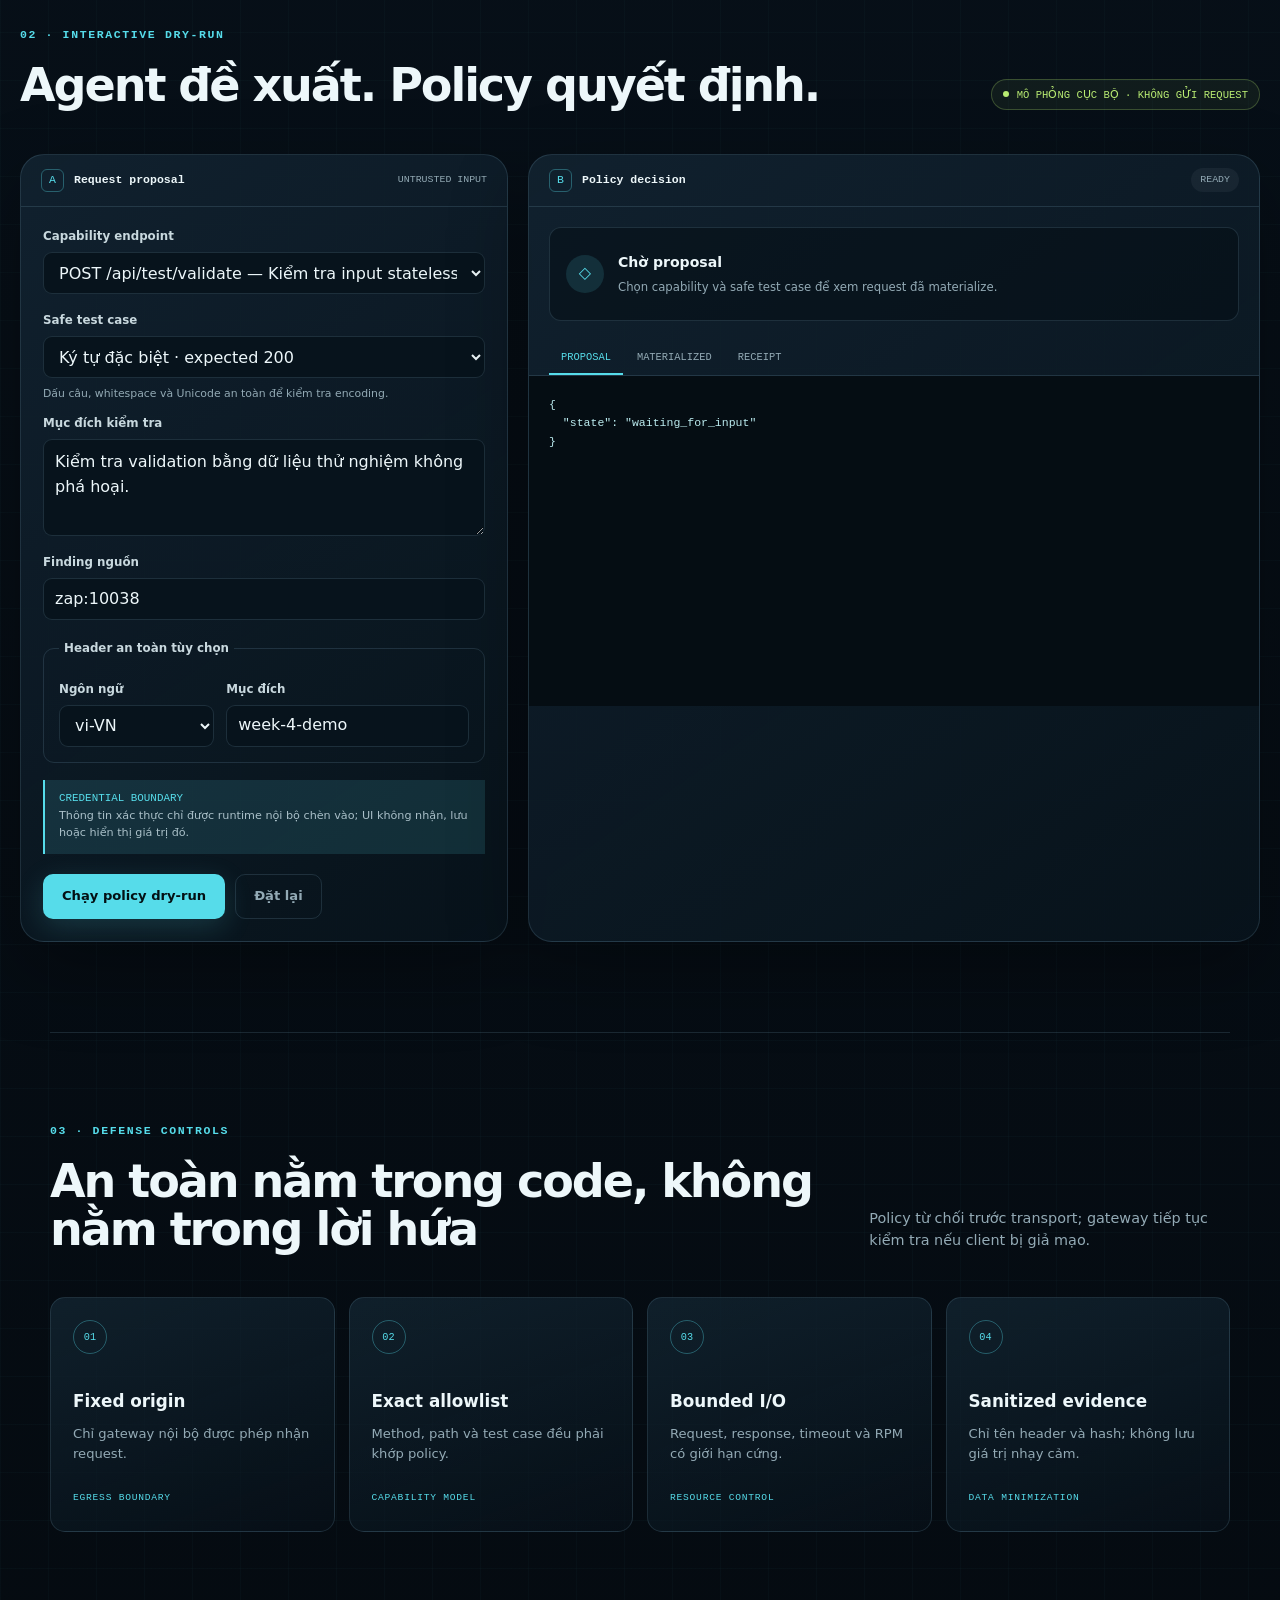
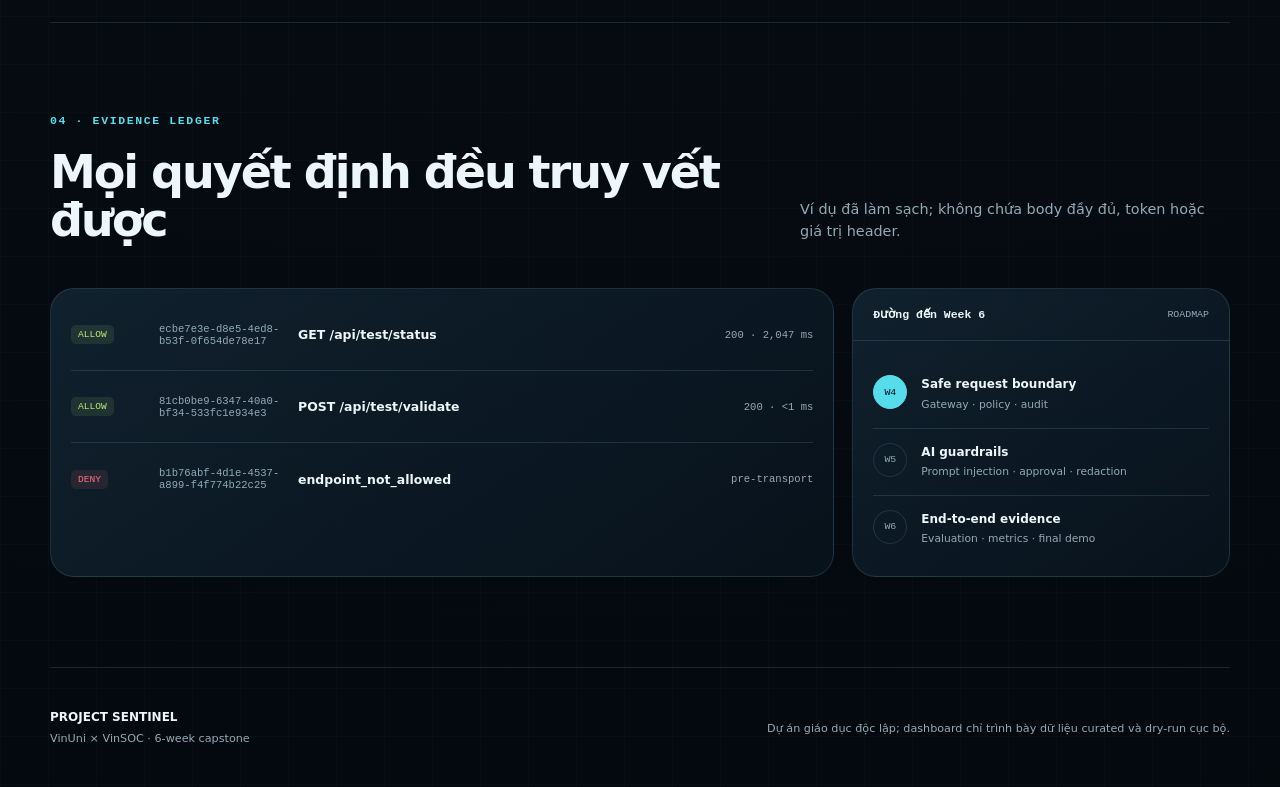
==== commit 43b0d3f9: "refactor: update README" ====
--- a/src/app/static/index.html
+++ b/src/app/static/index.html
@@ -45,7 +45,10 @@
     <section class="hero section-shell" id="top" aria-labelledby="hero-title">
       <div class="hero-copy">
         <p class="eyebrow"><span>WEEK 04</span> · API GATEWAY + SAFE REQUESTS</p>
-        <h1 id="hero-title">Kiểm thử API an toàn,<br><em>có ranh giới. có bằng chứng.</em></h1>
+        <h1 id="hero-title">
+          <span>Kiểm thử API an toàn</span>
+          <em>Có ranh giới. Có bằng chứng.</em>
+        </h1>
         <p class="hero-lede">
           Agent chỉ đề xuất capability đã được định danh. Policy materialize request từ catalog an toàn,
           gateway cưỡng chế lần hai, và evidence receipt chỉ giữ metadata đã làm sạch.
--- a/src/app/static/styles.css
+++ b/src/app/static/styles.css
@@ -146,8 +146,26 @@
 .eyebrow span { display: inline-block; padding: 4px 7px; margin-right: 3px; color: #061216; background: var(--cyan); border-radius: 4px; }
 
 h1, h2, h3, p { margin-top: 0; }
-h1 { margin-bottom: 24px; max-width: 760px; font-size: clamp(2.8rem, 6.2vw, 5.35rem); line-height: .99; letter-spacing: -.055em; }
-h1 em { color: var(--cyan); font-style: normal; font-weight: 500; }
+h1 {
+  max-width: 700px;
+  margin-bottom: 24px;
+  font-size: clamp(1.75rem, 4vw, 3.75rem);
+  line-height: 1.08;
+  letter-spacing: -.04em;
+  text-wrap: balance;
+}
+h1 span, h1 em { display: block; }
+h1 span { white-space: nowrap; }
+h1 em {
+  margin-top: .18em;
+  color: var(--cyan);
+  font-size: clamp(1.15rem, 2.6vw, 2.3rem);
+  font-style: normal;
+  font-weight: 550;
+  line-height: 1.12;
+  letter-spacing: -.015em;
+  white-space: nowrap;
+}
 h2 { margin-bottom: 0; font-size: clamp(2rem, 3.6vw, 3.25rem); line-height: 1.05; letter-spacing: -.045em; }
 h3 { font-size: 1.05rem; }
 .hero-lede { max-width: 650px; color: #b3c6ce; font-size: clamp(1rem, 1.5vw, 1.13rem); }
@@ -330,7 +348,6 @@
   .health-button { padding-inline: 10px; font-size: 0; }
   .status-dot { width: 10px; height: 10px; }
   .hero { min-height: auto; padding-block: 60px; }
-  h1 { font-size: clamp(2.55rem, 14vw, 4rem); }
   .metrics { padding-bottom: 64px; }
   .metric-card { min-height: 132px; padding: 18px; }
   .metric-card strong { font-size: 2rem; }
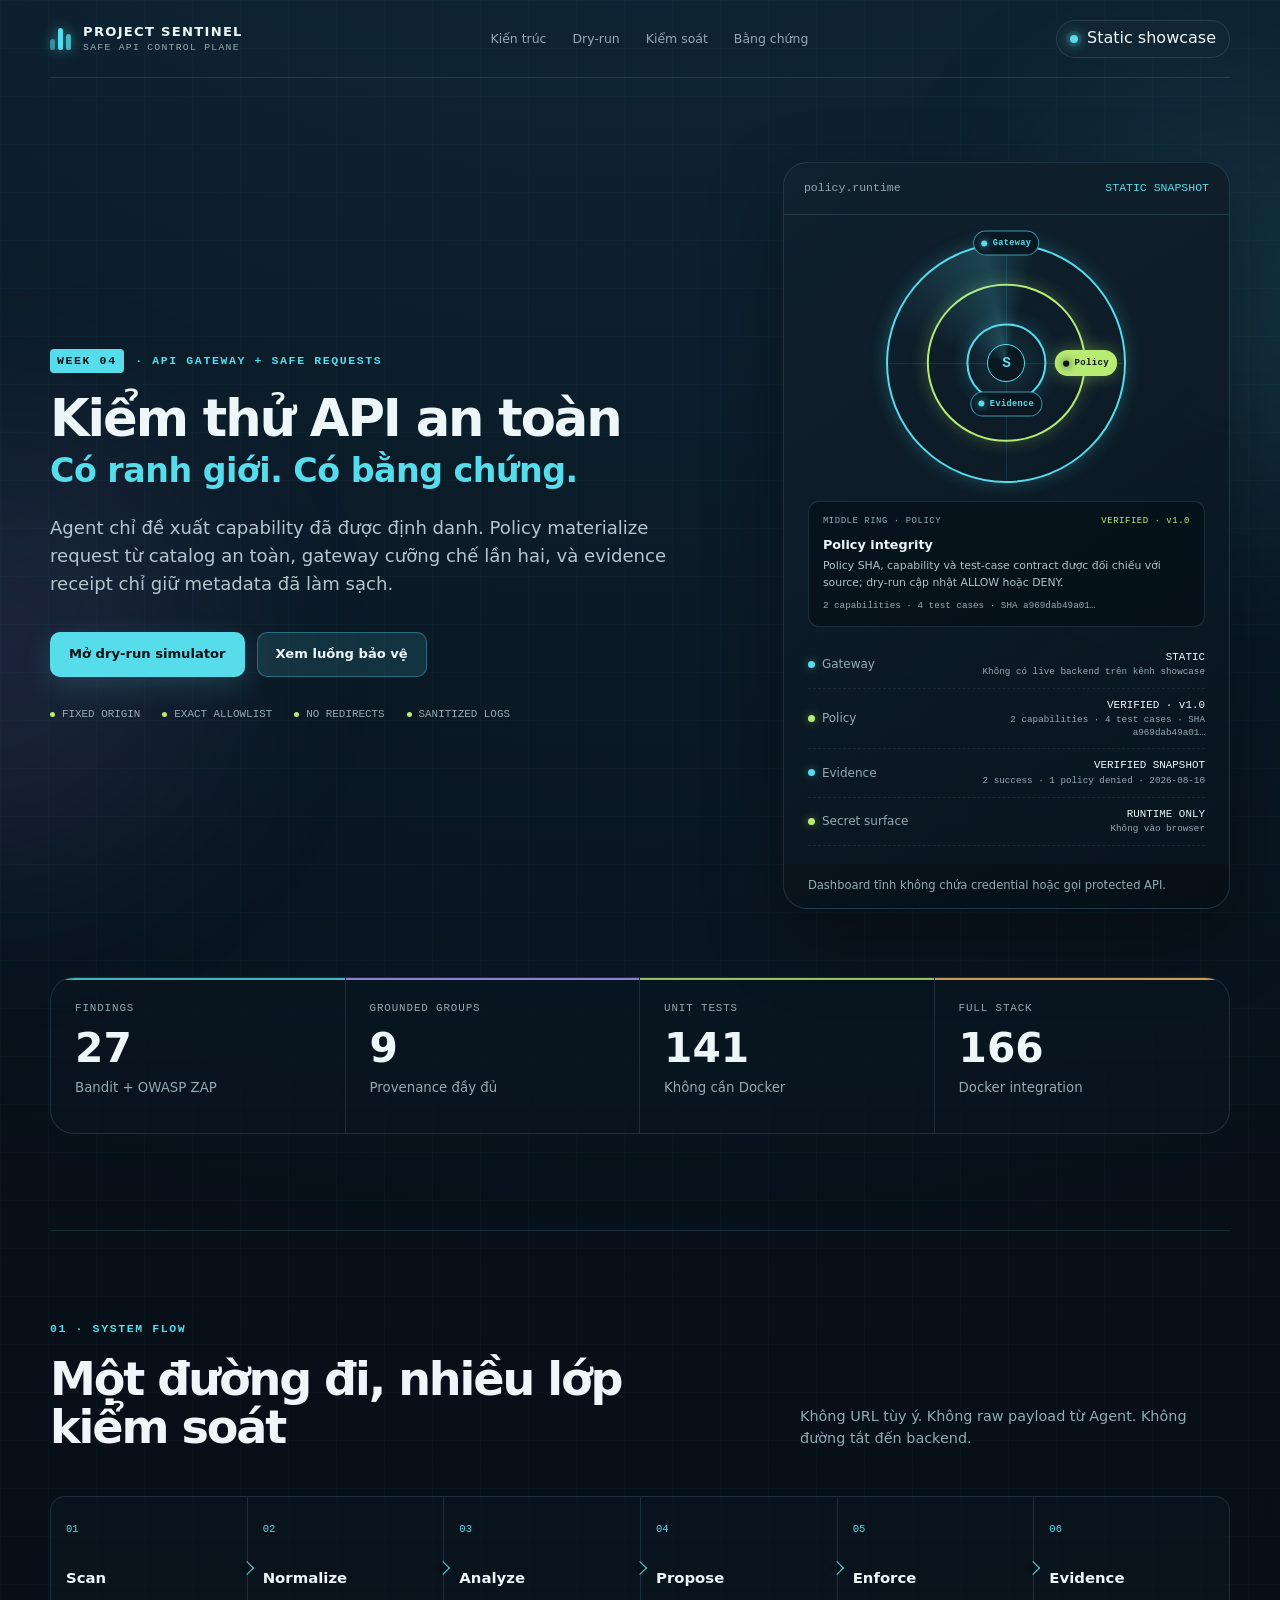
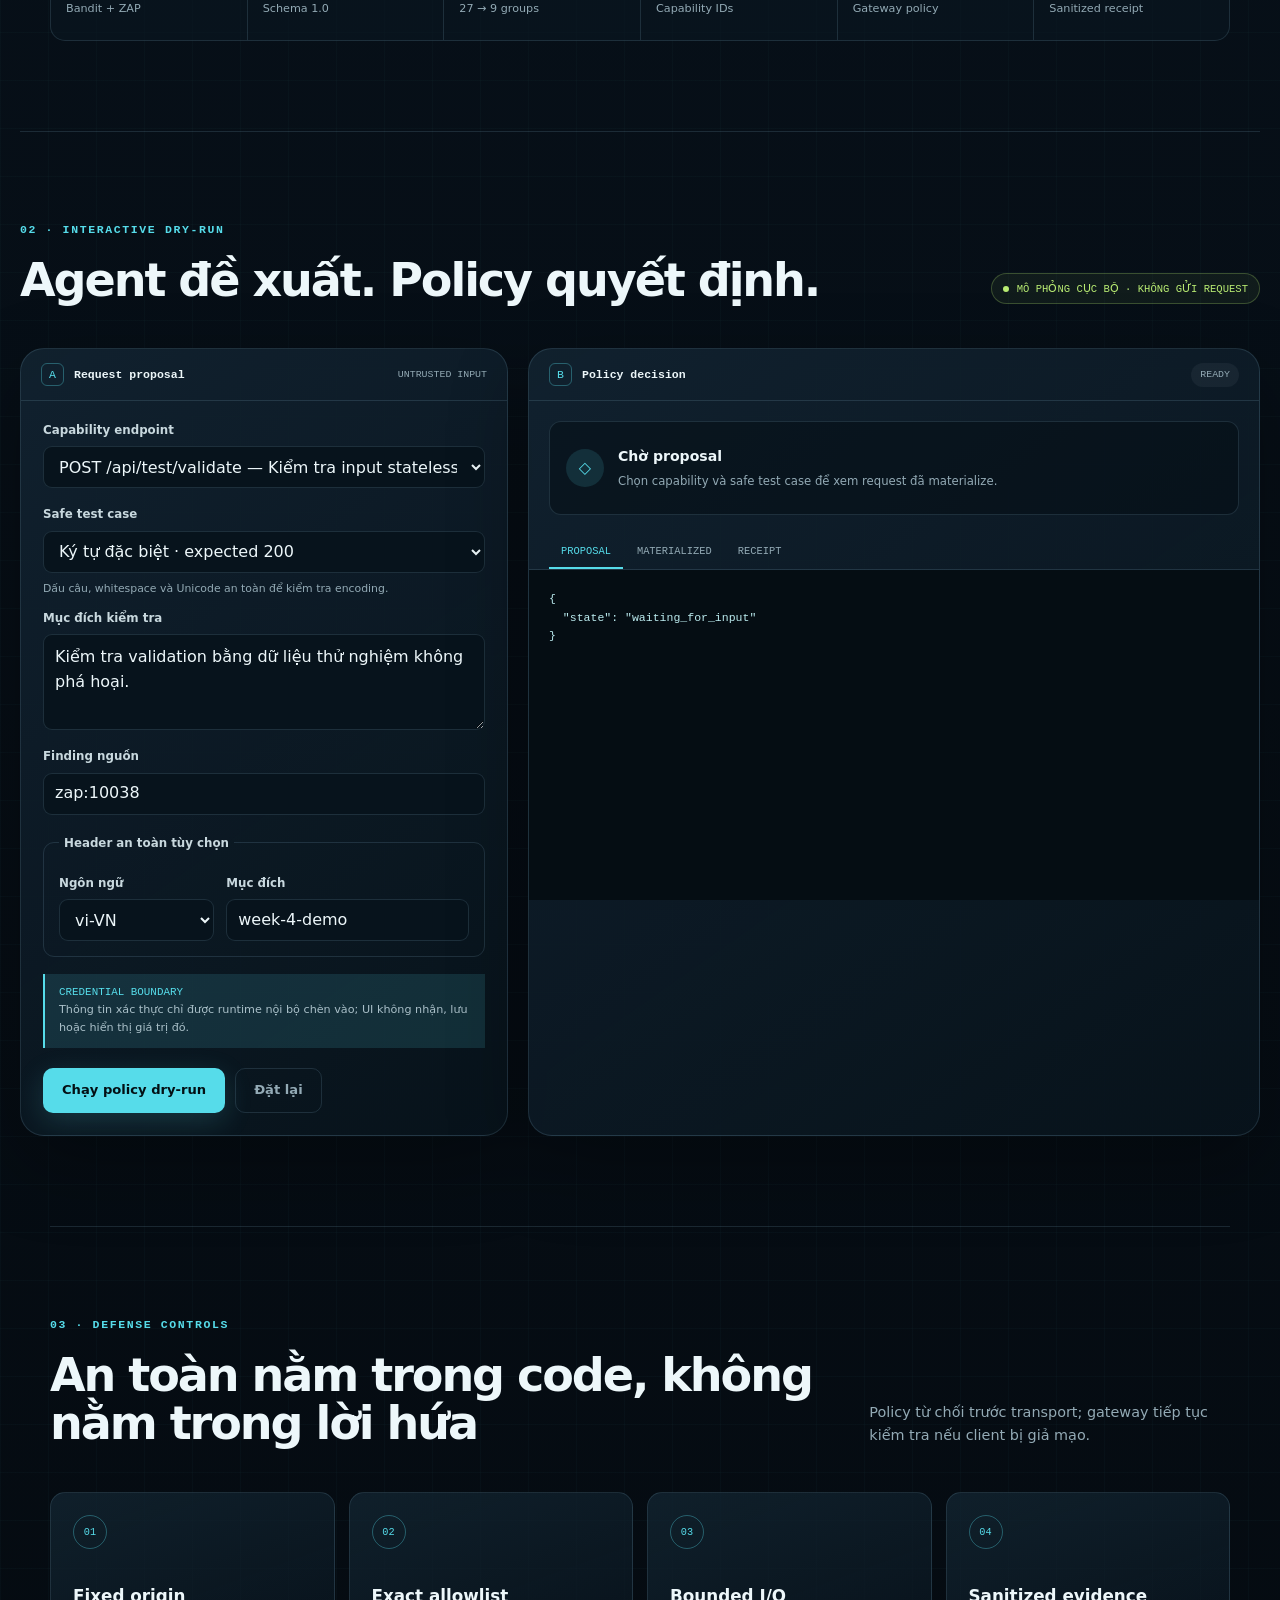
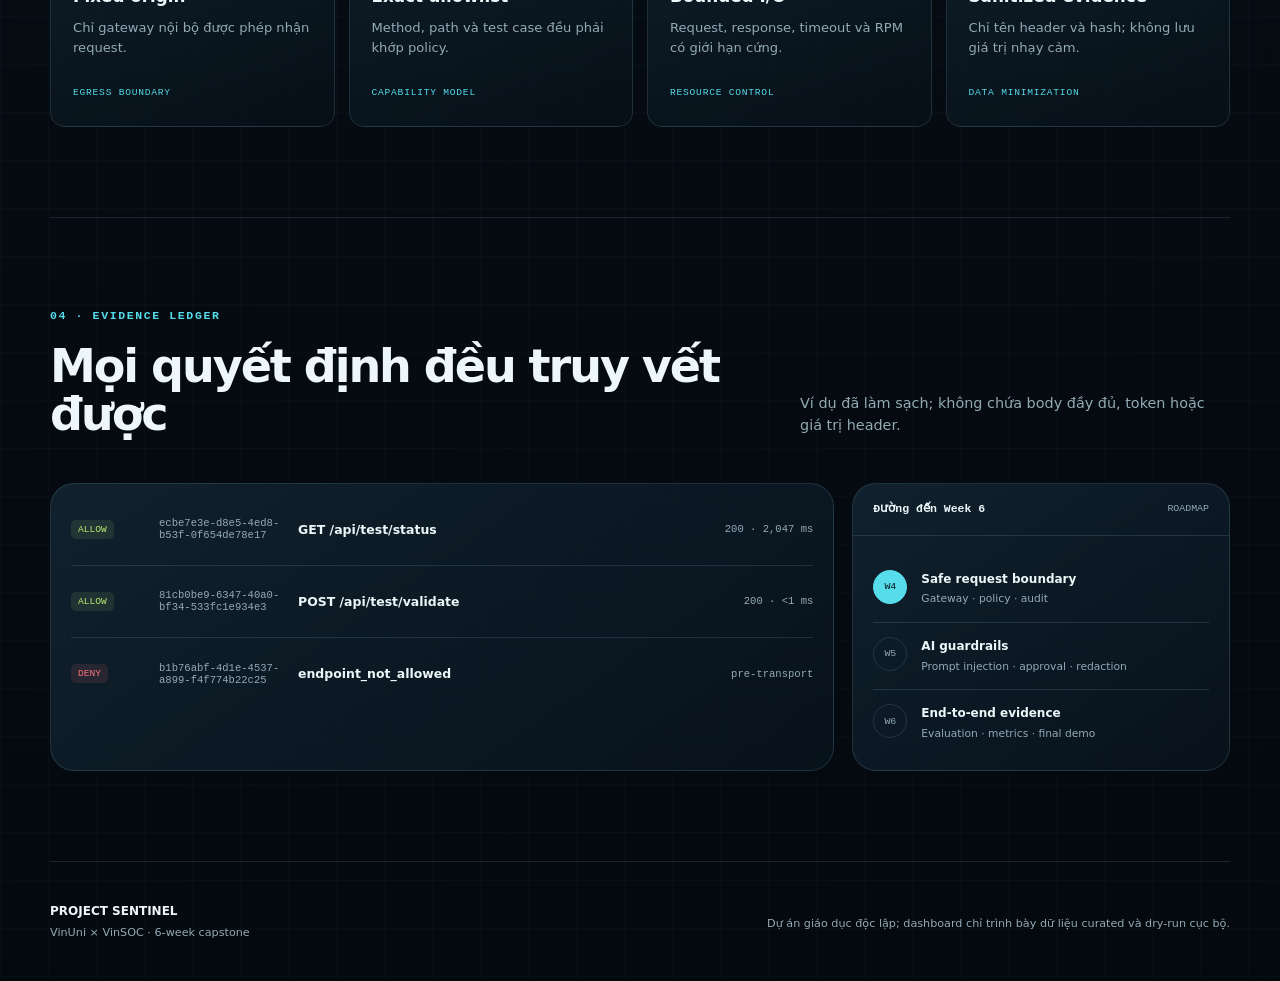
==== commit b32cd0d3: "feat: enhance runtime radar functionality and improve dashboard interactivity with new state managem" ====
--- a/src/app/static/index.html
+++ b/src/app/static/index.html
@@ -8,8 +8,8 @@
   <meta name="referrer" content="no-referrer">
   <meta http-equiv="Content-Security-Policy" content="default-src 'self'; base-uri 'none'; connect-src 'self'; font-src 'self'; form-action 'none'; frame-src 'none'; img-src 'self' data:; object-src 'none'; script-src 'self'; style-src 'self'">
   <title>Project Sentinel · Week 4</title>
-  <link rel="stylesheet" href="./styles.css">
-  <script src="./app.js" defer></script>
+  <link rel="stylesheet" href="./styles.css?v=runtime-radar-2">
+  <script src="./app.js?v=runtime-radar-2" defer></script>
 </head>
 <body>
   <a class="skip-link" href="#main-content">Bỏ qua đến nội dung chính</a>
@@ -68,24 +68,48 @@
       <aside class="hero-console" aria-label="Tóm tắt policy runtime">
         <div class="console-topbar">
           <span>policy.runtime</span>
-          <span class="console-state">ENFORCED</span>
-        </div>
-        <div class="radar" aria-hidden="true">
-          <div class="radar-ring ring-one"></div>
-          <div class="radar-ring ring-two"></div>
-          <div class="radar-ring ring-three"></div>
+          <span class="console-state" id="runtime-overall-state" data-state="snapshot">VERIFIED SNAPSHOT</span>
+        </div>
+        <div class="radar" id="runtime-radar" role="group" aria-label="Chọn một vòng để xem trạng thái runtime" aria-describedby="runtime-radar-summary">
+          <div class="radar-ring ring-one" id="radar-gateway-layer" data-label="GATEWAY" data-state="unchecked"></div>
+          <div class="radar-ring ring-two" id="radar-policy-layer" data-label="POLICY" data-state="verified"></div>
+          <div class="radar-ring ring-three" id="radar-evidence-layer" data-label="EVIDENCE" data-state="snapshot"></div>
           <div class="radar-axis axis-x"></div>
           <div class="radar-axis axis-y"></div>
-          <div class="radar-core">S</div>
-          <span class="radar-node node-one"></span>
-          <span class="radar-node node-two"></span>
-          <span class="radar-node node-three"></span>
+          <div class="radar-core" aria-hidden="true">S</div>
+          <button class="radar-hotspot hotspot-gateway" type="button" data-runtime-layer="gateway" data-state="unchecked" aria-controls="runtime-layer-detail" aria-pressed="false"><span aria-hidden="true"></span>Gateway</button>
+          <button class="radar-hotspot hotspot-policy is-active" type="button" data-runtime-layer="policy" data-state="verified" aria-controls="runtime-layer-detail" aria-pressed="true"><span aria-hidden="true"></span>Policy</button>
+          <button class="radar-hotspot hotspot-evidence" type="button" data-runtime-layer="evidence" data-state="snapshot" aria-controls="runtime-layer-detail" aria-pressed="false"><span aria-hidden="true"></span>Evidence</button>
+        </div>
+        <p class="visually-hidden" id="runtime-radar-summary" aria-live="polite">
+          Gateway chưa kiểm tra. Policy đã xác minh từ snapshot. Evidence đã xác minh từ receipt bền vững.
+        </p>
+        <div class="runtime-inspector" id="runtime-layer-detail" aria-live="polite">
+          <div class="runtime-inspector-topline">
+            <span id="runtime-inspector-layer">MIDDLE RING · POLICY</span>
+            <span id="runtime-inspector-state" data-state="verified">VERIFIED · v1.0</span>
+          </div>
+          <strong id="runtime-inspector-title">Policy integrity</strong>
+          <p id="runtime-inspector-description">Policy SHA, capability và test-case contract đã được đối chiếu với source.</p>
+          <small id="runtime-inspector-detail">2 capabilities · 4 test cases</small>
         </div>
         <dl class="runtime-list">
-          <div><dt>Gateway</dt><dd>localhost:8080</dd></div>
-          <div><dt>Methods</dt><dd>GET · POST</dd></div>
-          <div><dt>Policy</dt><dd>FAIL CLOSED</dd></div>
-          <div><dt>Secret surface</dt><dd>RUNTIME ONLY</dd></div>
+          <div class="runtime-row">
+            <dt><span class="runtime-signal" id="gateway-signal" data-state="unchecked" aria-hidden="true"></span>Gateway</dt>
+            <dd><strong id="gateway-runtime-state">UNCHECKED</strong><small id="gateway-runtime-detail">localhost:8080</small></dd>
+          </div>
+          <div class="runtime-row">
+            <dt><span class="runtime-signal" id="policy-signal" data-state="verified" aria-hidden="true"></span>Policy</dt>
+            <dd><strong id="policy-runtime-state">VERIFIED · v1.0</strong><small id="policy-runtime-detail">2 capabilities · 4 test cases</small></dd>
+          </div>
+          <div class="runtime-row">
+            <dt><span class="runtime-signal" id="evidence-signal" data-state="snapshot" aria-hidden="true"></span>Evidence</dt>
+            <dd><strong id="evidence-runtime-state">VERIFIED SNAPSHOT</strong><small id="evidence-runtime-detail">2 success · 1 policy denied</small></dd>
+          </div>
+          <div class="runtime-row">
+            <dt><span class="runtime-signal" data-state="protected" aria-hidden="true"></span>Secret surface</dt>
+            <dd><strong>RUNTIME ONLY</strong><small>Không vào browser</small></dd>
+          </div>
         </dl>
         <p class="console-caption" id="health-status" role="status" aria-live="polite">
           Chưa thực hiện kiểm tra cùng origin.
--- a/src/app/static/styles.css
+++ b/src/app/static/styles.css
@@ -58,6 +58,18 @@
 }
 .skip-link:focus { transform: translateY(0); }
 
+.visually-hidden {
+  position: absolute;
+  width: 1px;
+  height: 1px;
+  padding: 0;
+  margin: -1px;
+  overflow: hidden;
+  clip: rect(0, 0, 0, 0);
+  white-space: nowrap;
+  border: 0;
+}
+
 :focus-visible {
   outline: 3px solid var(--cyan);
   outline-offset: 3px;
@@ -215,11 +227,38 @@
   font: .72rem/1.4 var(--mono);
 }
 .console-topbar > span:first-child { color: var(--muted); }
-.console-state { color: var(--lime); }
+.console-state { color: var(--muted); transition: color .2s ease; }
+.console-state[data-state="live"],
+.console-state[data-state="allow"] { color: var(--lime); }
+.console-state[data-state="snapshot"],
+.console-state[data-state="static"],
+.console-state[data-state="dry-run"] { color: var(--cyan); }
+.console-state[data-state="deny"] { color: var(--amber); }
+.console-state[data-state="failed"] { color: var(--red); }
 
 .radar { position: relative; width: 240px; height: 240px; margin: 28px auto 18px; }
-.radar::after { content: ""; position: absolute; inset: 0; border-radius: 50%; background: conic-gradient(from 15deg, transparent 0 75%, rgba(86,220,234,.2) 93%, transparent 100%); animation: sweep 5s linear infinite; }
-.radar-ring { position: absolute; left: 50%; top: 50%; border: 1px solid rgba(86,220,234,.17); border-radius: 50%; transform: translate(-50%, -50%); }
+.radar::after { content: ""; position: absolute; z-index: 4; inset: 0; border-radius: 50%; background: conic-gradient(from 15deg, transparent 0 75%, rgba(86,220,234,.2) 93%, transparent 100%); animation: sweep 5s linear infinite; pointer-events: none; }
+.radar-ring {
+  --ring-color: rgba(147,170,181,.34);
+  position: absolute;
+  left: 50%;
+  top: 50%;
+  border: 2px solid var(--ring-color);
+  border-radius: 50%;
+  box-shadow: 0 0 17px color-mix(in srgb, var(--ring-color) 26%, transparent);
+  transform: translate(-50%, -50%);
+  transition: border-color .2s ease, box-shadow .2s ease;
+}
+.radar-ring[data-state="live"],
+.radar-ring[data-state="verified"],
+.radar-ring[data-state="allow"] { --ring-color: var(--lime); }
+.radar-ring[data-state="static"],
+.radar-ring[data-state="snapshot"],
+.radar-ring[data-state="dry-run"] { --ring-color: var(--cyan); }
+.radar-ring[data-state="checking"],
+.radar-ring[data-state="deny"] { --ring-color: var(--amber); }
+.radar-ring[data-state="failed"],
+.radar-ring[data-state="unavailable"] { --ring-color: var(--red); }
 .ring-one { width: 100%; height: 100%; }
 .ring-two { width: 66%; height: 66%; }
 .ring-three { width: 33%; height: 33%; }
@@ -227,14 +266,78 @@
 .axis-x { left: 0; top: 50%; width: 100%; height: 1px; }
 .axis-y { top: 0; left: 50%; width: 1px; height: 100%; }
 .radar-core { position: absolute; z-index: 2; left: 50%; top: 50%; width: 38px; height: 38px; display: grid; place-items: center; transform: translate(-50%,-50%); border: 1px solid var(--cyan); border-radius: 50%; color: var(--cyan); background: #0a1822; font: 700 .9rem var(--mono); box-shadow: 0 0 30px rgba(86,220,234,.23); }
-.radar-node { position: absolute; z-index: 3; width: 7px; height: 7px; border-radius: 50%; background: var(--lime); box-shadow: 0 0 12px var(--lime); }
-.node-one { left: 22%; top: 30%; }.node-two { right: 18%; top: 50%; }.node-three { left: 48%; bottom: 13%; }
+.radar-hotspot {
+  --hotspot-color: var(--muted);
+  position: absolute;
+  z-index: 6;
+  display: inline-flex;
+  align-items: center;
+  gap: 5px;
+  min-height: 25px;
+  padding: 3px 7px;
+  color: var(--hotspot-color);
+  background: #091722;
+  border: 1px solid color-mix(in srgb, var(--hotspot-color) 65%, transparent);
+  border-radius: 999px;
+  font: 650 .54rem/1.2 var(--mono);
+  letter-spacing: .04em;
+  cursor: pointer;
+  transition: color .2s ease, background .2s ease, box-shadow .2s ease, transform .2s ease;
+}
+.radar-hotspot span { width: 6px; height: 6px; background: currentColor; border-radius: 50%; box-shadow: 0 0 8px currentColor; }
+.radar-hotspot:hover, .radar-hotspot.is-active { color: #061216; background: var(--hotspot-color); box-shadow: 0 0 16px color-mix(in srgb, var(--hotspot-color) 36%, transparent); }
+.radar-hotspot[data-state="live"],
+.radar-hotspot[data-state="verified"],
+.radar-hotspot[data-state="allow"] { --hotspot-color: var(--lime); }
+.radar-hotspot[data-state="static"],
+.radar-hotspot[data-state="snapshot"],
+.radar-hotspot[data-state="dry-run"] { --hotspot-color: var(--cyan); }
+.radar-hotspot[data-state="checking"],
+.radar-hotspot[data-state="deny"] { --hotspot-color: var(--amber); }
+.radar-hotspot[data-state="failed"],
+.radar-hotspot[data-state="unavailable"] { --hotspot-color: var(--red); }
+.hotspot-gateway { left: 50%; top: 0; transform: translate(-50%, -50%); }
+.hotspot-gateway:hover, .hotspot-gateway.is-active { transform: translate(-50%, -50%) scale(1.04); }
+.hotspot-policy { left: 83%; top: 50%; transform: translate(-50%, -50%); }
+.hotspot-policy:hover, .hotspot-policy.is-active { transform: translate(-50%, -50%) scale(1.04); }
+.hotspot-evidence { left: 50%; top: 67%; transform: translate(-50%, -50%); }
+.hotspot-evidence:hover, .hotspot-evidence.is-active { transform: translate(-50%, -50%) scale(1.04); }
 @keyframes sweep { to { transform: rotate(360deg); } }
 
+.runtime-inspector { margin: 0 24px 14px; padding: 13px 14px; border: 1px solid var(--border); border-radius: 11px; background: rgba(4,12,18,.48); }
+.runtime-inspector-topline { display: flex; justify-content: space-between; gap: 12px; margin-bottom: 7px; font: .56rem/1.4 var(--mono); letter-spacing: .06em; }
+.runtime-inspector-topline > span:first-child { color: var(--muted); }
+#runtime-inspector-state { color: var(--cyan); text-align: right; }
+#runtime-inspector-state[data-state="live"],
+#runtime-inspector-state[data-state="verified"],
+#runtime-inspector-state[data-state="allow"] { color: var(--lime); }
+#runtime-inspector-state[data-state="checking"],
+#runtime-inspector-state[data-state="deny"] { color: var(--amber); }
+#runtime-inspector-state[data-state="failed"],
+#runtime-inspector-state[data-state="unavailable"] { color: var(--red); }
+.runtime-inspector > strong { display: block; font-size: .8rem; }
+.runtime-inspector > p { margin: 4px 0 7px; color: #aec2ca; font-size: .68rem; }
+.runtime-inspector > small { display: block; color: var(--muted); font: .58rem/1.45 var(--mono); overflow-wrap: anywhere; }
+
 .runtime-list { margin: 0; padding: 0 24px 18px; }
-.runtime-list div { display: flex; justify-content: space-between; gap: 16px; padding: 9px 0; border-bottom: 1px dashed rgba(147,170,181,.13); }
-.runtime-list dt { color: var(--muted); font-size: .75rem; }
-.runtime-list dd { margin: 0; color: var(--text); font: .72rem var(--mono); }
+.runtime-list .runtime-row { display: grid; grid-template-columns: minmax(105px,.72fr) minmax(0,1.28fr); gap: 16px; padding: 9px 0; border-bottom: 1px dashed rgba(147,170,181,.13); }
+.runtime-list dt { display: flex; align-items: center; gap: 7px; color: var(--muted); font-size: .75rem; }
+.runtime-list dd { min-width: 0; margin: 0; color: var(--text); text-align: right; }
+.runtime-list dd strong, .runtime-list dd small { display: block; overflow-wrap: anywhere; }
+.runtime-list dd strong { font: .68rem/1.35 var(--mono); }
+.runtime-list dd small { margin-top: 2px; color: var(--muted); font: .58rem/1.35 var(--mono); }
+.runtime-signal { width: 7px; height: 7px; flex: 0 0 7px; background: var(--muted); border-radius: 50%; }
+.runtime-signal[data-state="live"],
+.runtime-signal[data-state="verified"],
+.runtime-signal[data-state="allow"],
+.runtime-signal[data-state="protected"] { background: var(--lime); box-shadow: 0 0 9px rgba(184,235,114,.48); }
+.runtime-signal[data-state="static"],
+.runtime-signal[data-state="snapshot"],
+.runtime-signal[data-state="dry-run"] { background: var(--cyan); box-shadow: 0 0 9px rgba(86,220,234,.44); }
+.runtime-signal[data-state="checking"],
+.runtime-signal[data-state="deny"] { background: var(--amber); box-shadow: 0 0 9px rgba(255,189,102,.42); }
+.runtime-signal[data-state="failed"],
+.runtime-signal[data-state="unavailable"] { background: var(--red); box-shadow: 0 0 9px rgba(255,114,127,.45); }
 .console-caption { min-height: 44px; margin: 0; padding: 13px 24px; color: var(--muted); background: rgba(0,0,0,.18); font-size: .72rem; }
 
 .metrics { padding-bottom: 96px; }
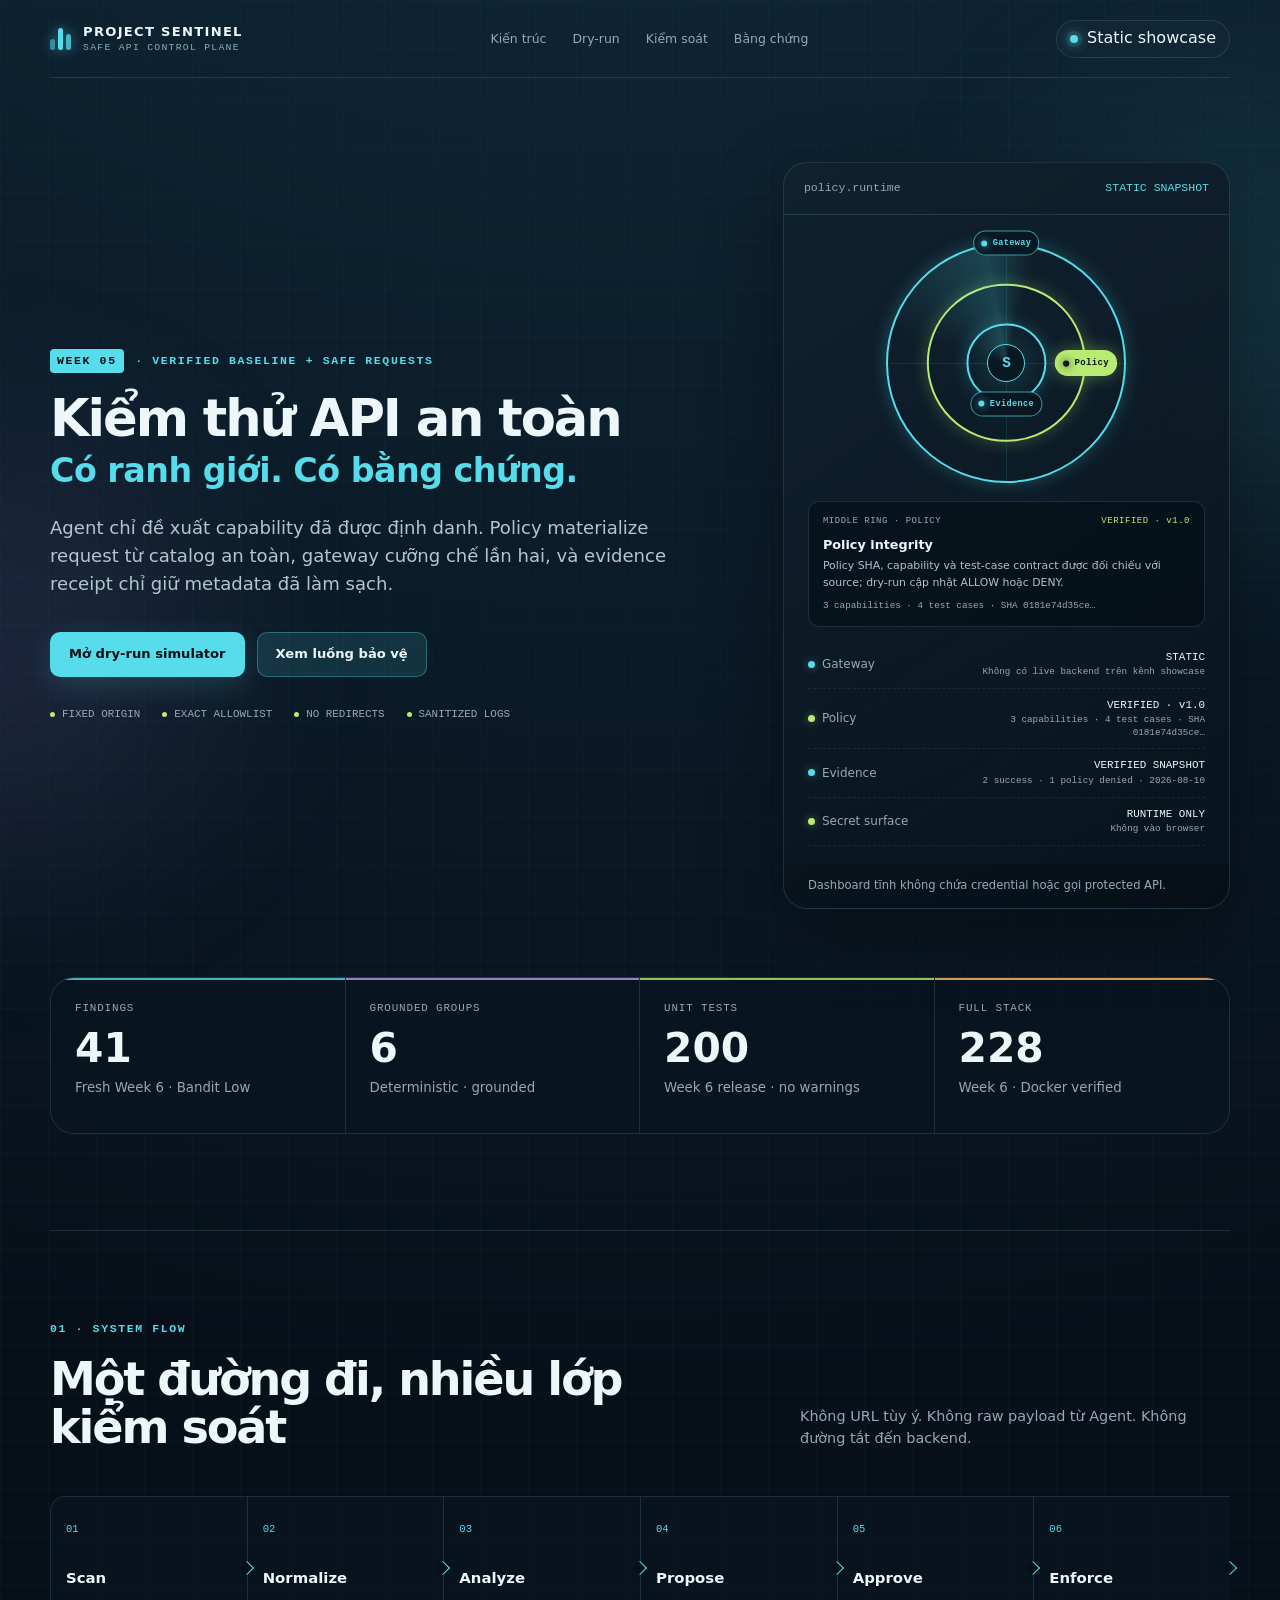
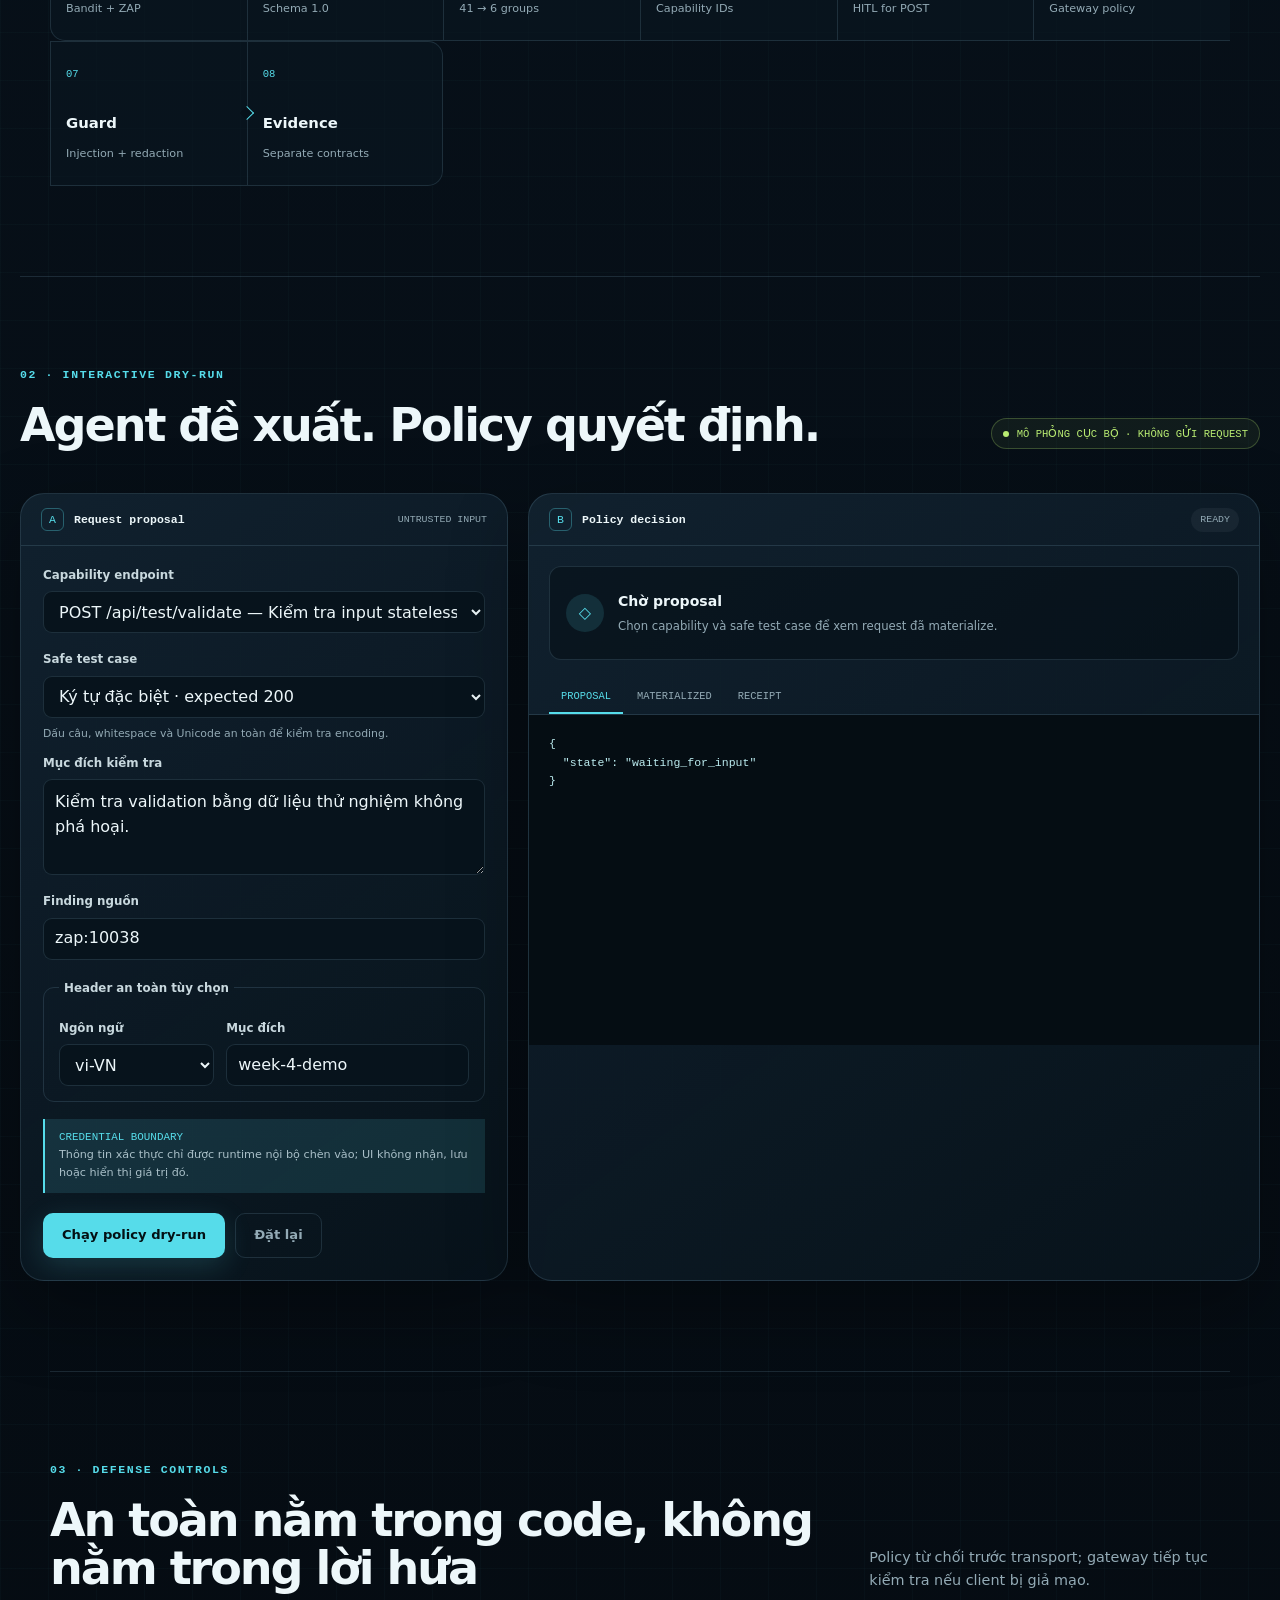
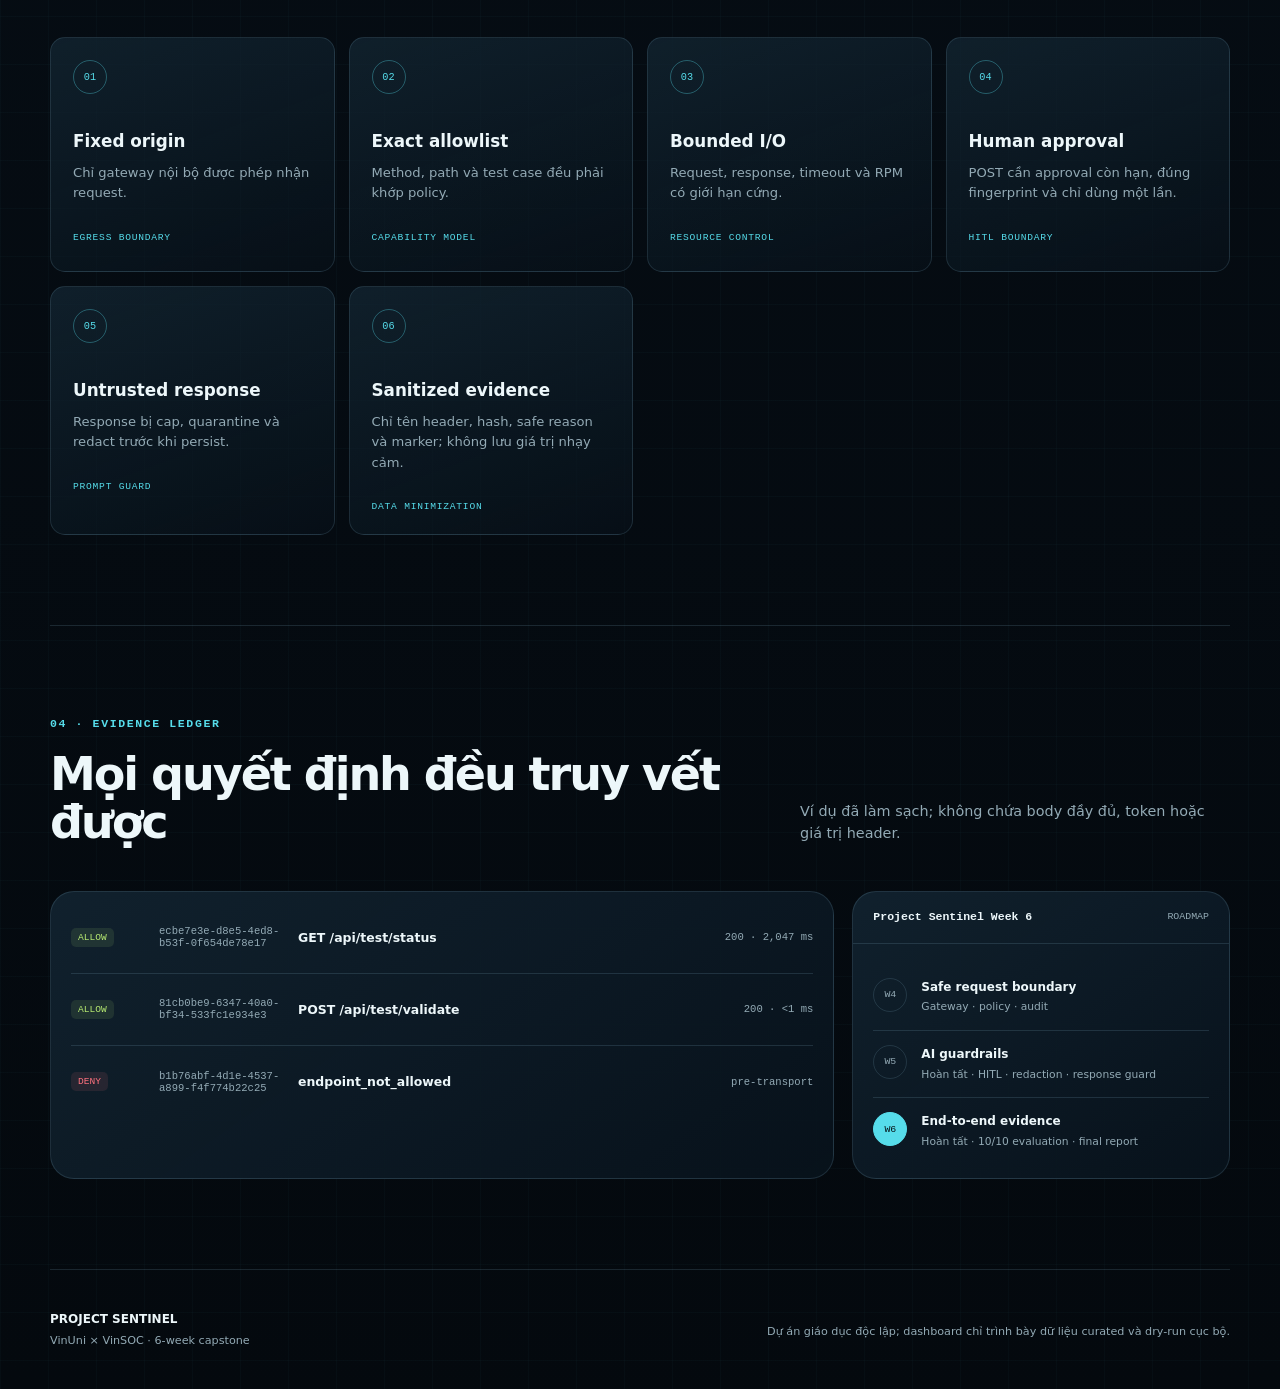
==== commit 6939efd4: "feat: integrate week 6 project sentinel workflow" ====
--- a/src/app/static/index.html
+++ b/src/app/static/index.html
@@ -3,13 +3,13 @@
 <head>
   <meta charset="utf-8">
   <meta name="viewport" content="width=device-width, initial-scale=1">
-  <meta name="description" content="Bảng điều khiển Project Sentinel Week 4: API Gateway và kiểm thử request an toàn.">
+  <meta name="description" content="Bảng điều khiển Project Sentinel Week 5: baseline bảo mật đã xác minh và kiểm thử request an toàn.">
   <meta name="theme-color" content="#071019">
   <meta name="referrer" content="no-referrer">
   <meta http-equiv="Content-Security-Policy" content="default-src 'self'; base-uri 'none'; connect-src 'self'; font-src 'self'; form-action 'none'; frame-src 'none'; img-src 'self' data:; object-src 'none'; script-src 'self'; style-src 'self'">
-  <title>Project Sentinel · Week 4</title>
+  <title>Project Sentinel · Week 5</title>
   <link rel="stylesheet" href="./styles.css?v=runtime-radar-2">
-  <script src="./app.js?v=runtime-radar-2" defer></script>
+  <script src="./app.js?v=verification-snapshot-3" defer></script>
 </head>
 <body>
   <a class="skip-link" href="#main-content">Bỏ qua đến nội dung chính</a>
@@ -44,7 +44,7 @@
   <main id="main-content">
     <section class="hero section-shell" id="top" aria-labelledby="hero-title">
       <div class="hero-copy">
-        <p class="eyebrow"><span>WEEK 04</span> · API GATEWAY + SAFE REQUESTS</p>
+        <p class="eyebrow"><span>WEEK 05</span> · VERIFIED BASELINE + SAFE REQUESTS</p>
         <h1 id="hero-title">
           <span>Kiểm thử API an toàn</span>
           <em>Có ranh giới. Có bằng chứng.</em>
@@ -91,7 +91,7 @@
           </div>
           <strong id="runtime-inspector-title">Policy integrity</strong>
           <p id="runtime-inspector-description">Policy SHA, capability và test-case contract đã được đối chiếu với source.</p>
-          <small id="runtime-inspector-detail">2 capabilities · 4 test cases</small>
+          <small id="runtime-inspector-detail">3 capabilities · 4 test cases</small>
         </div>
         <dl class="runtime-list">
           <div class="runtime-row">
@@ -100,7 +100,7 @@
           </div>
           <div class="runtime-row">
             <dt><span class="runtime-signal" id="policy-signal" data-state="verified" aria-hidden="true"></span>Policy</dt>
-            <dd><strong id="policy-runtime-state">VERIFIED · v1.0</strong><small id="policy-runtime-detail">2 capabilities · 4 test cases</small></dd>
+            <dd><strong id="policy-runtime-state">VERIFIED · v1.0</strong><small id="policy-runtime-detail">3 capabilities · 4 test cases</small></dd>
           </div>
           <div class="runtime-row">
             <dt><span class="runtime-signal" id="evidence-signal" data-state="snapshot" aria-hidden="true"></span>Evidence</dt>
@@ -119,10 +119,10 @@
 
     <section class="metrics section-shell" aria-label="Chỉ số dự án">
       <div class="metric-grid" id="metric-grid">
-        <article class="metric-card tone-cyan"><span>Findings</span><strong>27</strong><small>Bandit + OWASP ZAP</small></article>
-        <article class="metric-card tone-violet"><span>Grounded groups</span><strong>9</strong><small>Provenance đầy đủ</small></article>
-        <article class="metric-card tone-lime"><span>Unit tests</span><strong>141</strong><small>Không cần Docker</small></article>
-        <article class="metric-card tone-amber"><span>Full stack</span><strong>166</strong><small>Docker integration</small></article>
+        <article class="metric-card tone-cyan"><span>Findings</span><strong>41</strong><small>Fresh Week 6 · Bandit Low</small></article>
+        <article class="metric-card tone-violet"><span>Grounded groups</span><strong>6</strong><small>Deterministic · grounded</small></article>
+        <article class="metric-card tone-lime"><span>Unit tests</span><strong>200</strong><small>Week 6 release · no warnings</small></article>
+        <article class="metric-card tone-amber"><span>Full stack</span><strong>228</strong><small>Week 6 · Docker verified</small></article>
       </div>
     </section>
 
@@ -137,7 +137,7 @@
       <ol class="architecture-flow" id="architecture-flow">
         <li><span>01</span><strong>Scan</strong><small>Bandit + ZAP</small></li>
         <li><span>02</span><strong>Normalize</strong><small>Schema 1.0</small></li>
-        <li><span>03</span><strong>Analyze</strong><small>27 → 9 groups</small></li>
+        <li><span>03</span><strong>Analyze</strong><small>41 → 6 groups</small></li>
         <li><span>04</span><strong>Propose</strong><small>Capability IDs</small></li>
         <li><span>05</span><strong>Enforce</strong><small>Gateway policy</small></li>
         <li><span>06</span><strong>Evidence</strong><small>Sanitized receipt</small></li>
@@ -265,7 +265,7 @@
         </div>
 
         <aside class="roadmap panel" aria-labelledby="roadmap-title">
-          <div class="panel-header"><strong id="roadmap-title">Đường đến Week 6</strong><span class="panel-label">ROADMAP</span></div>
+          <div class="panel-header"><strong id="roadmap-title">Project Sentinel Week 6</strong><span class="panel-label">ROADMAP</span></div>
           <ol id="roadmap-list">
             <li class="is-current"><span>W4</span><div><strong>Safe request boundary</strong><small>Gateway · policy · audit</small></div></li>
             <li><span>W5</span><div><strong>AI guardrails</strong><small>Prompt injection · approval · redaction</small></div></li>
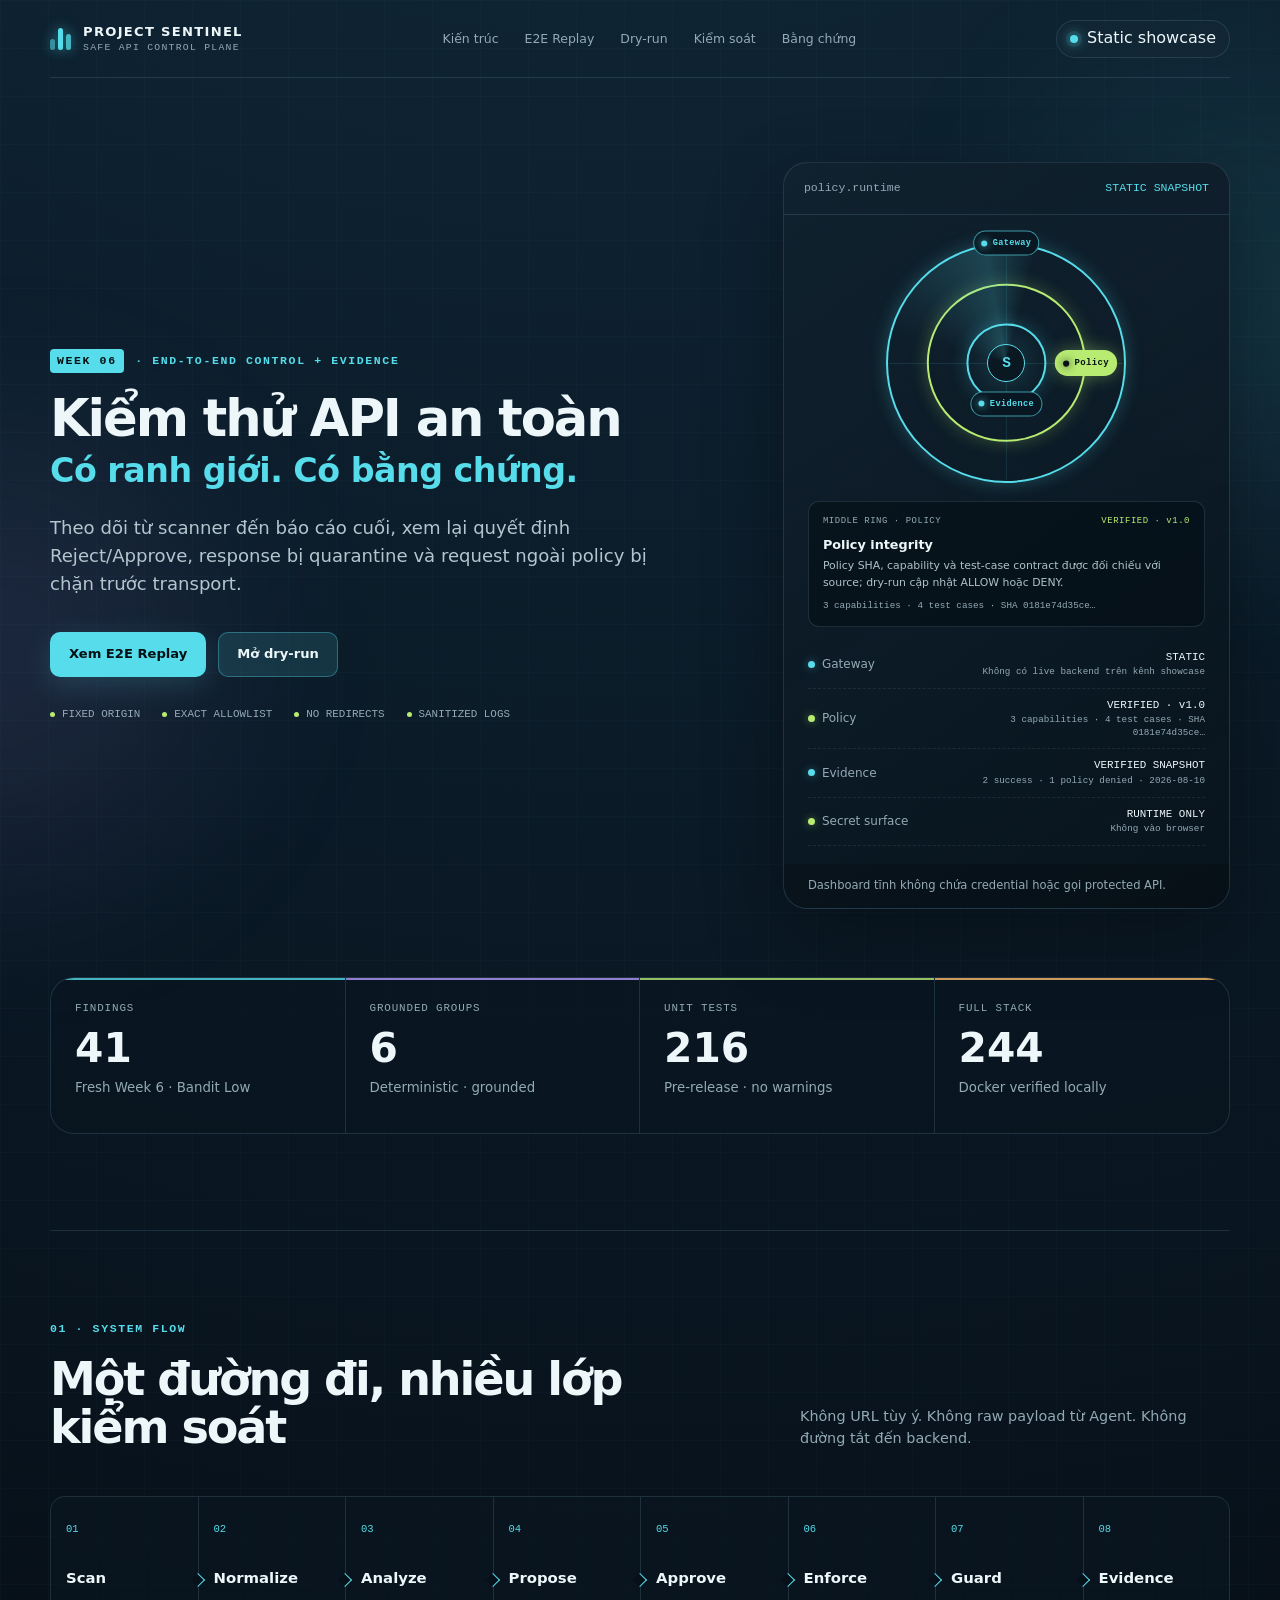
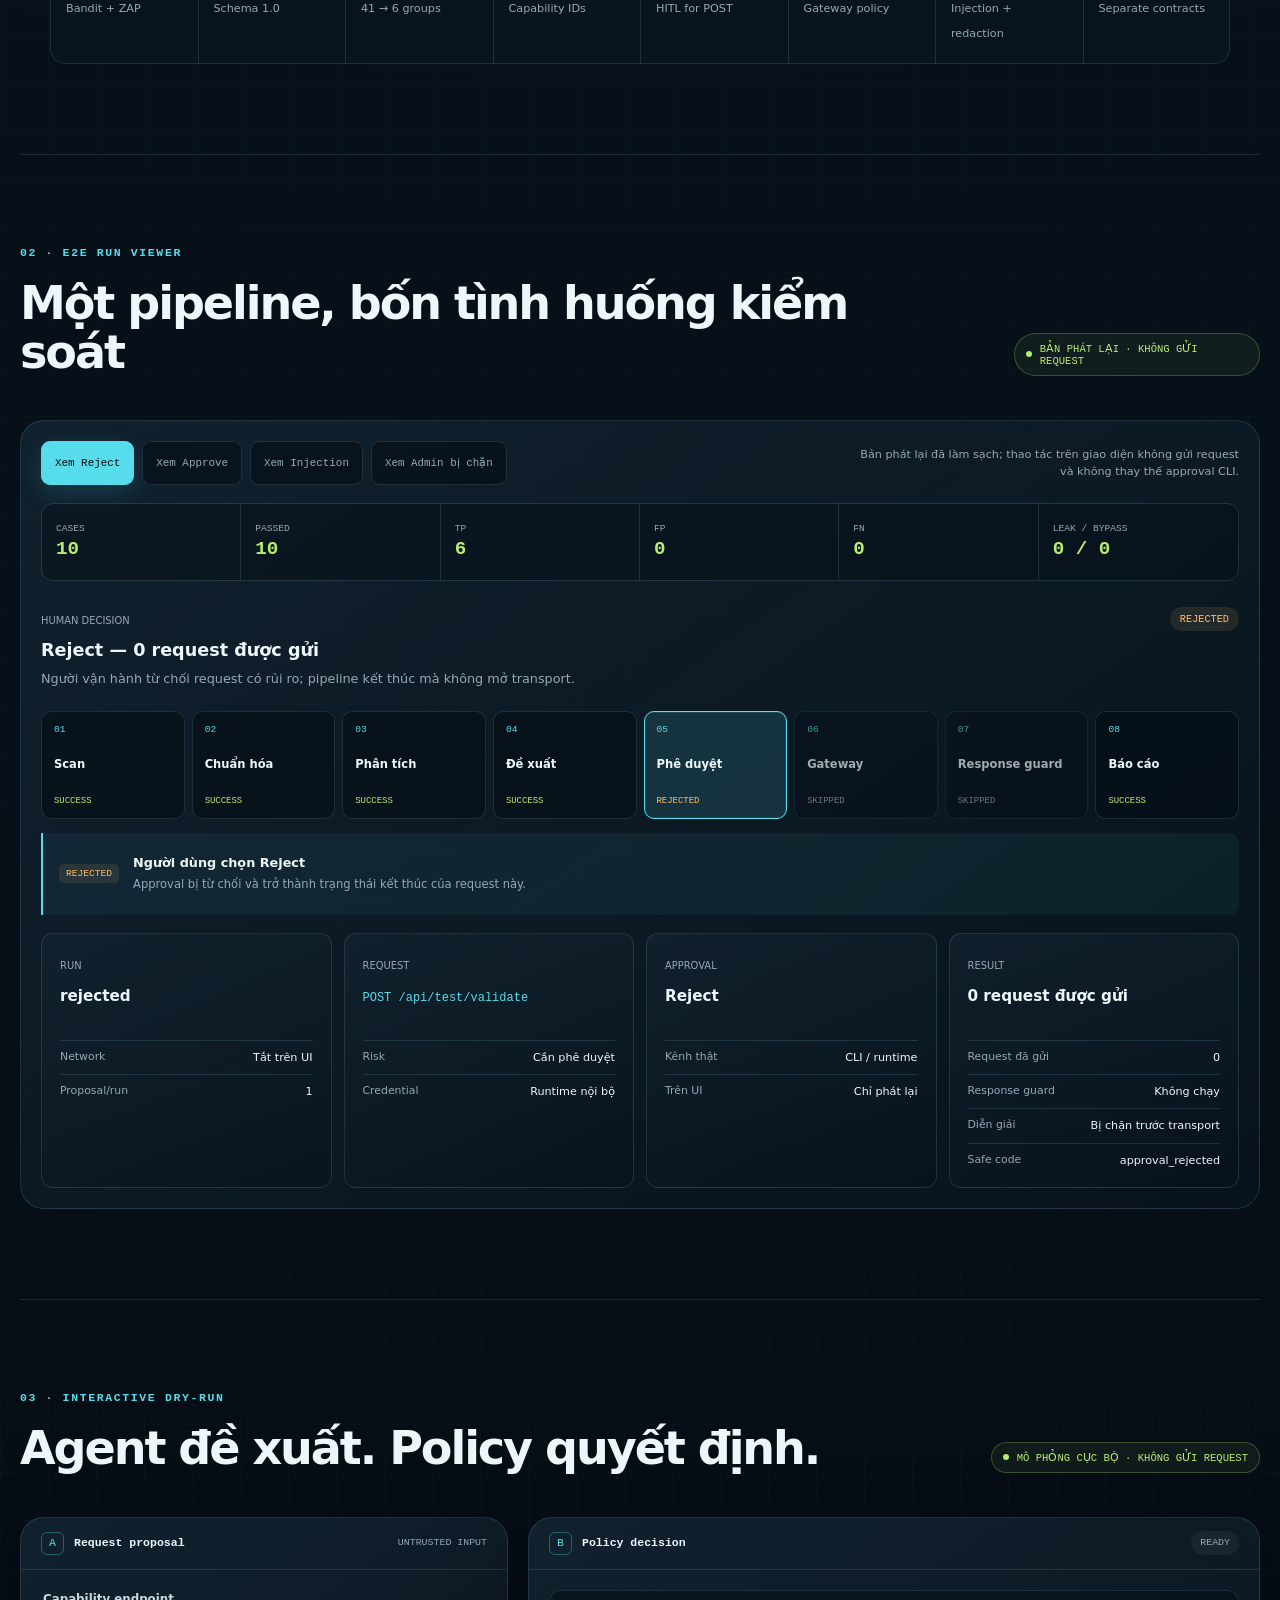
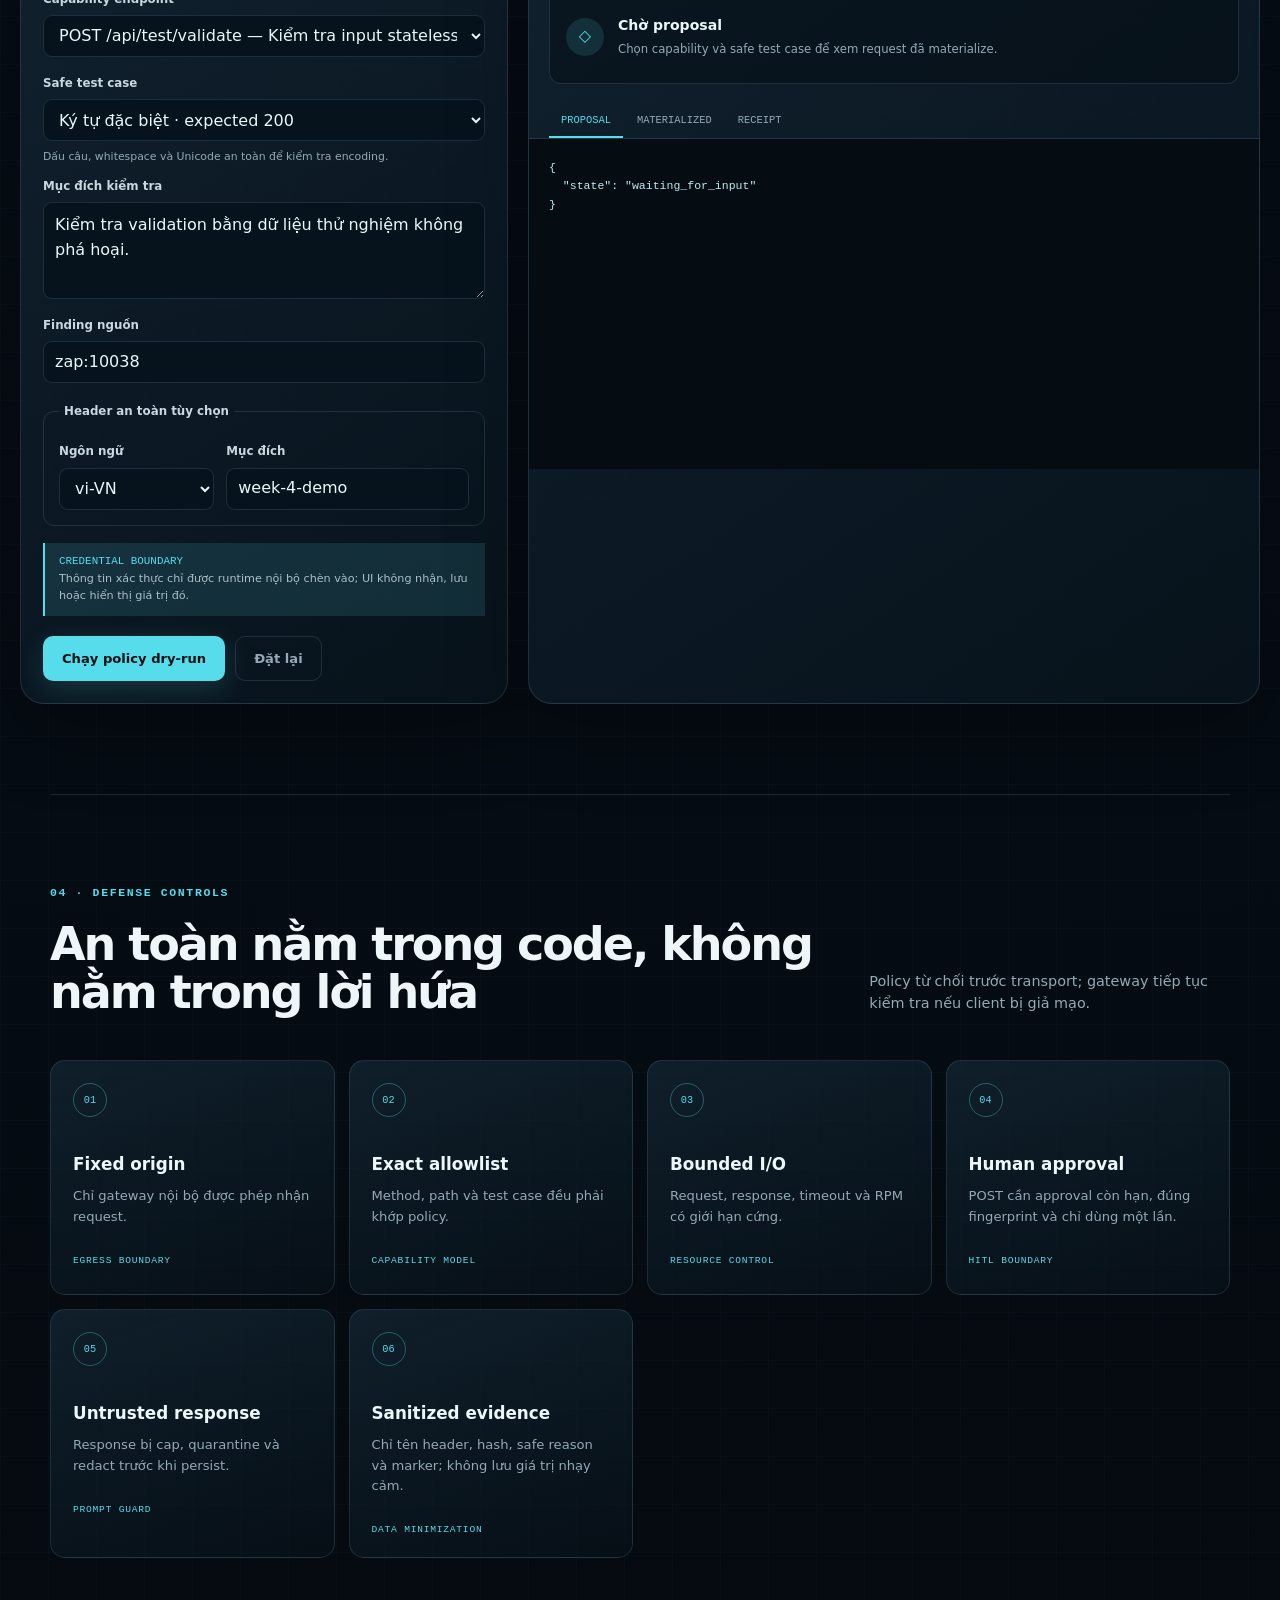
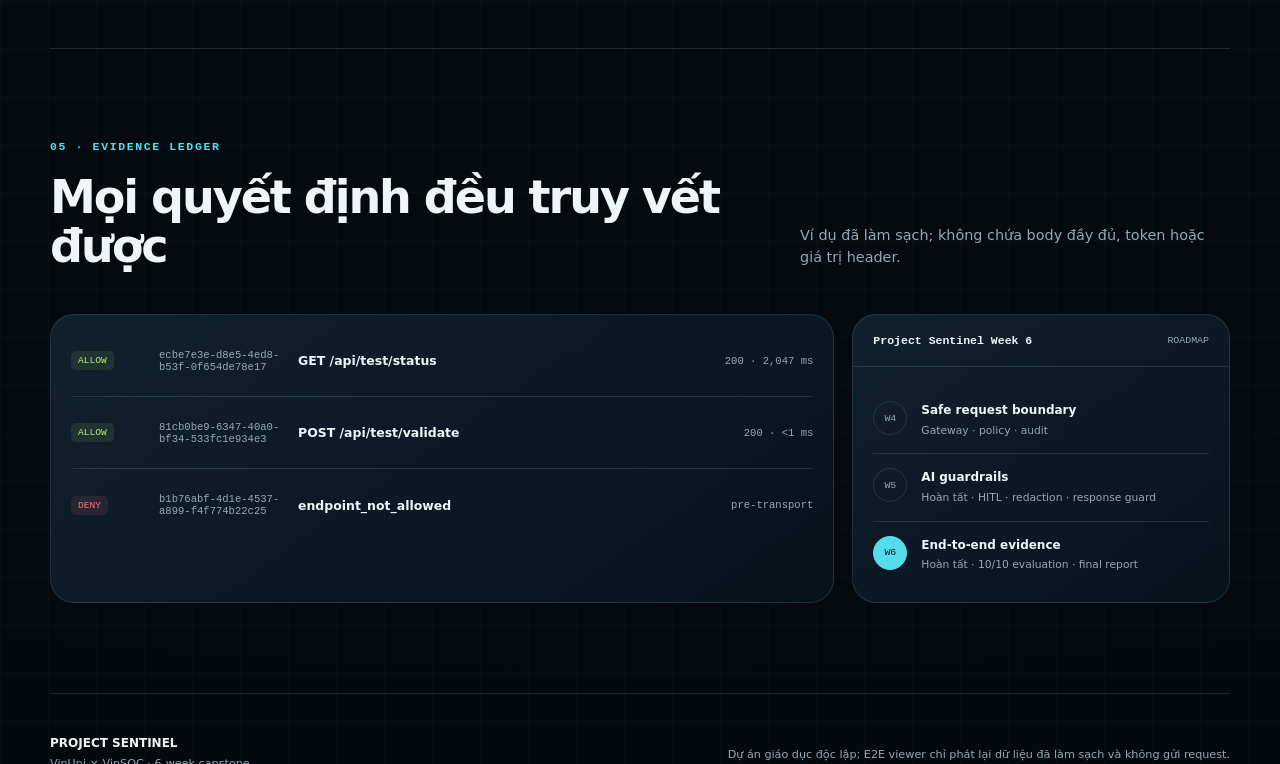
==== commit 78725643: "feat: Add Week 6 pre-release verification artifacts and presentation updates" ====
--- a/src/app/static/index.html
+++ b/src/app/static/index.html
@@ -3,13 +3,13 @@
 <head>
   <meta charset="utf-8">
   <meta name="viewport" content="width=device-width, initial-scale=1">
-  <meta name="description" content="Bảng điều khiển Project Sentinel Week 5: baseline bảo mật đã xác minh và kiểm thử request an toàn.">
+  <meta name="description" content="Bảng điều khiển Project Sentinel Week 6: phát lại luồng E2E, guardrails và kiểm thử request an toàn.">
   <meta name="theme-color" content="#071019">
   <meta name="referrer" content="no-referrer">
   <meta http-equiv="Content-Security-Policy" content="default-src 'self'; base-uri 'none'; connect-src 'self'; font-src 'self'; form-action 'none'; frame-src 'none'; img-src 'self' data:; object-src 'none'; script-src 'self'; style-src 'self'">
-  <title>Project Sentinel · Week 5</title>
-  <link rel="stylesheet" href="./styles.css?v=runtime-radar-2">
-  <script src="./app.js?v=verification-snapshot-3" defer></script>
+  <title>Project Sentinel · Week 6</title>
+  <link rel="stylesheet" href="./styles.css?v=e2e-replay-4">
+  <script src="./app.js?v=e2e-replay-4" defer></script>
 </head>
 <body>
   <a class="skip-link" href="#main-content">Bỏ qua đến nội dung chính</a>
@@ -30,6 +30,7 @@
 
     <nav class="main-nav" aria-label="Điều hướng chính">
       <a href="#architecture">Kiến trúc</a>
+      <a href="#e2e">E2E Replay</a>
       <a href="#simulator">Dry-run</a>
       <a href="#controls">Kiểm soát</a>
       <a href="#evidence">Bằng chứng</a>
@@ -44,18 +45,18 @@
   <main id="main-content">
     <section class="hero section-shell" id="top" aria-labelledby="hero-title">
       <div class="hero-copy">
-        <p class="eyebrow"><span>WEEK 05</span> · VERIFIED BASELINE + SAFE REQUESTS</p>
+        <p class="eyebrow"><span>WEEK 06</span> · END-TO-END CONTROL + EVIDENCE</p>
         <h1 id="hero-title">
           <span>Kiểm thử API an toàn</span>
           <em>Có ranh giới. Có bằng chứng.</em>
         </h1>
         <p class="hero-lede">
-          Agent chỉ đề xuất capability đã được định danh. Policy materialize request từ catalog an toàn,
-          gateway cưỡng chế lần hai, và evidence receipt chỉ giữ metadata đã làm sạch.
+          Theo dõi từ scanner đến báo cáo cuối, xem lại quyết định Reject/Approve,
+          response bị quarantine và request ngoài policy bị chặn trước transport.
         </p>
         <div class="hero-actions">
-          <a class="button button-primary" href="#simulator">Mở dry-run simulator</a>
-          <a class="button button-secondary" href="#architecture">Xem luồng bảo vệ</a>
+          <a class="button button-primary" href="#e2e">Xem E2E Replay</a>
+          <a class="button button-secondary" href="#simulator">Mở dry-run</a>
         </div>
         <div class="trust-strip" aria-label="Cam kết an toàn">
           <span><i aria-hidden="true"></i> Fixed origin</span>
@@ -121,8 +122,8 @@
       <div class="metric-grid" id="metric-grid">
         <article class="metric-card tone-cyan"><span>Findings</span><strong>41</strong><small>Fresh Week 6 · Bandit Low</small></article>
         <article class="metric-card tone-violet"><span>Grounded groups</span><strong>6</strong><small>Deterministic · grounded</small></article>
-        <article class="metric-card tone-lime"><span>Unit tests</span><strong>200</strong><small>Week 6 release · no warnings</small></article>
-        <article class="metric-card tone-amber"><span>Full stack</span><strong>228</strong><small>Week 6 · Docker verified</small></article>
+        <article class="metric-card tone-lime"><span>Unit tests</span><strong>216</strong><small>Pre-release · no warnings</small></article>
+        <article class="metric-card tone-amber"><span>Full stack</span><strong>244</strong><small>Docker verified locally</small></article>
       </div>
     </section>
 
@@ -139,15 +140,112 @@
         <li><span>02</span><strong>Normalize</strong><small>Schema 1.0</small></li>
         <li><span>03</span><strong>Analyze</strong><small>41 → 6 groups</small></li>
         <li><span>04</span><strong>Propose</strong><small>Capability IDs</small></li>
-        <li><span>05</span><strong>Enforce</strong><small>Gateway policy</small></li>
-        <li><span>06</span><strong>Evidence</strong><small>Sanitized receipt</small></li>
+        <li><span>05</span><strong>Approve</strong><small>HITL for POST</small></li>
+        <li><span>06</span><strong>Enforce</strong><small>Gateway policy</small></li>
+        <li><span>07</span><strong>Guard</strong><small>Injection + redaction</small></li>
+        <li><span>08</span><strong>Evidence</strong><small>Linked contracts</small></li>
       </ol>
     </section>
 
+    <section class="content-section section-shell e2e-section" id="e2e" aria-labelledby="e2e-title">
+      <div class="section-heading">
+        <div>
+          <p class="eyebrow">02 · E2E RUN VIEWER</p>
+          <h2 id="e2e-title">Một pipeline, bốn tình huống kiểm soát</h2>
+        </div>
+        <div class="offline-pill"><span aria-hidden="true"></span> BẢN PHÁT LẠI · KHÔNG GỬI REQUEST</div>
+      </div>
+
+      <div class="replay-shell panel">
+        <div class="replay-toolbar">
+          <div class="replay-scenarios" id="e2e-scenario-tabs" role="tablist" aria-label="Kịch bản E2E Week 6">
+            <button class="replay-scenario-tab is-active" id="e2e-tab-reject" type="button" role="tab" aria-selected="true" aria-controls="e2e-scenario-panel" data-e2e-scenario="reject">Xem Reject</button>
+            <button class="replay-scenario-tab" id="e2e-tab-approve" type="button" role="tab" aria-selected="false" aria-controls="e2e-scenario-panel" data-e2e-scenario="approve" tabindex="-1">Xem Approve</button>
+            <button class="replay-scenario-tab" id="e2e-tab-injection" type="button" role="tab" aria-selected="false" aria-controls="e2e-scenario-panel" data-e2e-scenario="injection" tabindex="-1">Xem Injection</button>
+            <button class="replay-scenario-tab" id="e2e-tab-admin" type="button" role="tab" aria-selected="false" aria-controls="e2e-scenario-panel" data-e2e-scenario="admin" tabindex="-1">Xem Admin bị chặn</button>
+          </div>
+          <p class="replay-notice" id="e2e-replay-notice">Dữ liệu đã làm sạch; approval thật vẫn chạy trong CLI.</p>
+        </div>
+
+        <div class="replay-evaluation" aria-label="Kết quả evaluation Week 6">
+          <div><span>Cases</span><strong id="e2e-eval-cases">10</strong></div>
+          <div><span>Passed</span><strong id="e2e-eval-passed">10</strong></div>
+          <div><span>TP</span><strong id="e2e-eval-tp">6</strong></div>
+          <div><span>FP</span><strong id="e2e-eval-fp">0</strong></div>
+          <div><span>FN</span><strong id="e2e-eval-fn">0</strong></div>
+          <div><span>Leak / bypass</span><strong id="e2e-eval-safety">0 / 0</strong></div>
+        </div>
+
+        <div id="e2e-scenario-panel" role="tabpanel" aria-labelledby="e2e-tab-reject" tabindex="0">
+          <div class="replay-scenario-heading">
+            <div>
+              <span class="panel-label" id="e2e-scenario-tag">HUMAN DECISION</span>
+              <h3 id="e2e-scenario-title">Reject — dừng trước transport</h3>
+              <p id="e2e-scenario-summary">Người vận hành từ chối request có rủi ro; pipeline kết thúc mà không mở transport.</p>
+            </div>
+            <span class="replay-status" id="e2e-scenario-status" data-state="rejected">REJECTED</span>
+          </div>
+
+          <ol class="replay-stage-flow" id="e2e-stage-flow" aria-label="Các bước của kịch bản Reject">
+            <li><button type="button" class="replay-stage is-active" data-state="success" data-e2e-stage="scanner_input" aria-pressed="true" aria-controls="e2e-stage-detail"><span>01</span><strong>Scan</strong><small>SUCCESS</small></button></li>
+            <li><button type="button" class="replay-stage" data-state="success" data-e2e-stage="normalize" aria-pressed="false" aria-controls="e2e-stage-detail"><span>02</span><strong>Chuẩn hóa</strong><small>SUCCESS</small></button></li>
+            <li><button type="button" class="replay-stage" data-state="success" data-e2e-stage="analysis" aria-pressed="false" aria-controls="e2e-stage-detail"><span>03</span><strong>Phân tích</strong><small>SUCCESS</small></button></li>
+            <li><button type="button" class="replay-stage" data-state="success" data-e2e-stage="proposal" aria-pressed="false" aria-controls="e2e-stage-detail"><span>04</span><strong>Đề xuất</strong><small>SUCCESS</small></button></li>
+            <li><button type="button" class="replay-stage" data-state="rejected" data-e2e-stage="approval" aria-pressed="false" aria-controls="e2e-stage-detail"><span>05</span><strong>Phê duyệt</strong><small>REJECTED</small></button></li>
+            <li><button type="button" class="replay-stage" data-state="skipped" data-e2e-stage="request" aria-pressed="false" aria-controls="e2e-stage-detail"><span>06</span><strong>Gateway</strong><small>SKIPPED</small></button></li>
+            <li><button type="button" class="replay-stage" data-state="skipped" data-e2e-stage="response_guard" aria-pressed="false" aria-controls="e2e-stage-detail"><span>07</span><strong>Response guard</strong><small>SKIPPED</small></button></li>
+            <li><button type="button" class="replay-stage" data-state="success" data-e2e-stage="final_report" aria-pressed="false" aria-controls="e2e-stage-detail"><span>08</span><strong>Báo cáo</strong><small>SUCCESS</small></button></li>
+          </ol>
+
+          <div class="replay-stage-detail" id="e2e-stage-detail" role="status" aria-live="polite">
+            <span class="event-state allow" id="e2e-stage-state">SUCCESS</span>
+            <div><strong id="e2e-stage-title">Input đã được giữ</strong><p id="e2e-stage-description">Scanner input được giữ riêng và liên kết bằng SHA-256.</p></div>
+          </div>
+
+          <div class="replay-summary-grid">
+            <article class="replay-card">
+              <span class="panel-label">RUN</span>
+              <h3 id="e2e-run-status">rejected</h3>
+              <dl>
+                <div><dt>Network</dt><dd id="e2e-network-mode">Tắt trên UI</dd></div>
+                <div><dt>Proposal/run</dt><dd id="e2e-proposal-cardinality">1</dd></div>
+              </dl>
+            </article>
+            <article class="replay-card">
+              <span class="panel-label">REQUEST</span>
+              <h3><code id="e2e-request-line">POST /api/test/validate</code></h3>
+              <dl>
+                <div><dt>Risk</dt><dd id="e2e-request-risk">Cần phê duyệt</dd></div>
+                <div><dt>Credential</dt><dd id="e2e-credential-boundary">Runtime nội bộ</dd></div>
+              </dl>
+            </article>
+            <article class="replay-card">
+              <span class="panel-label">APPROVAL</span>
+              <h3 id="e2e-human-decision">Reject</h3>
+              <dl>
+                <div><dt>Kênh thật</dt><dd>CLI / runtime</dd></div>
+                <div><dt>Trên UI</dt><dd>Chỉ phát lại</dd></div>
+              </dl>
+            </article>
+            <article class="replay-card">
+              <span class="panel-label">RESULT</span>
+              <h3 id="e2e-result-headline">0 request được gửi</h3>
+              <dl>
+                <div><dt>Request đã gửi</dt><dd id="e2e-requests-sent">0</dd></div>
+                <div><dt>Response guard</dt><dd id="e2e-guard-result">Không chạy</dd></div>
+                <div><dt>Diễn giải</dt><dd id="e2e-interpretation">Bị chặn trước transport</dd></div>
+                <div><dt>Safe code</dt><dd id="e2e-safe-code">approval_rejected</dd></div>
+              </dl>
+            </article>
+          </div>
+        </div>
+      </div>
+    </section>
+
     <section class="content-section section-shell simulator-section" id="simulator" aria-labelledby="simulator-title">
       <div class="section-heading">
         <div>
-          <p class="eyebrow">02 · INTERACTIVE DRY-RUN</p>
+          <p class="eyebrow">03 · INTERACTIVE DRY-RUN</p>
           <h2 id="simulator-title">Agent đề xuất. Policy quyết định.</h2>
         </div>
         <div class="offline-pill"><span aria-hidden="true"></span> MÔ PHỎNG CỤC BỘ · KHÔNG GỬI REQUEST</div>
@@ -235,7 +333,7 @@
     <section class="content-section section-shell" id="controls" aria-labelledby="controls-title">
       <div class="section-heading">
         <div>
-          <p class="eyebrow">03 · DEFENSE CONTROLS</p>
+          <p class="eyebrow">04 · DEFENSE CONTROLS</p>
           <h2 id="controls-title">An toàn nằm trong code, không nằm trong lời hứa</h2>
         </div>
         <p>Policy từ chối trước transport; gateway tiếp tục kiểm tra nếu client bị giả mạo.</p>
@@ -251,7 +349,7 @@
     <section class="content-section section-shell evidence-section" id="evidence" aria-labelledby="evidence-title">
       <div class="section-heading">
         <div>
-          <p class="eyebrow">04 · EVIDENCE LEDGER</p>
+          <p class="eyebrow">05 · EVIDENCE LEDGER</p>
           <h2 id="evidence-title">Mọi quyết định đều truy vết được</h2>
         </div>
         <p>Ví dụ đã làm sạch; không chứa body đầy đủ, token hoặc giá trị header.</p>
@@ -278,7 +376,7 @@
 
   <footer class="site-footer section-shell">
     <div><strong>PROJECT SENTINEL</strong><span>VinUni × VinSOC · 6-week capstone</span></div>
-    <p>Dự án giáo dục độc lập; dashboard chỉ trình bày dữ liệu curated và dry-run cục bộ.</p>
+    <p>Dự án giáo dục độc lập; E2E viewer chỉ phát lại dữ liệu đã làm sạch và không gửi request.</p>
   </footer>
 
   <noscript>
--- a/src/app/static/styles.css
+++ b/src/app/static/styles.css
@@ -354,7 +354,7 @@
 .section-heading { display: flex; align-items: end; justify-content: space-between; gap: 50px; margin-bottom: 44px; }
 .section-heading > p { max-width: 430px; margin-bottom: 2px; color: var(--muted); font-size: .9rem; }
 
-.architecture-flow { display: grid; grid-template-columns: repeat(6, 1fr); gap: 0; margin: 0; padding: 0; list-style: none; }
+.architecture-flow { display: grid; grid-template-columns: repeat(8, 1fr); gap: 0; margin: 0; padding: 0; list-style: none; }
 .architecture-flow li { position: relative; min-height: 145px; padding: 18px 15px; border: 1px solid var(--border); border-right: 0; background: rgba(10,23,33,.62); }
 .architecture-flow li:first-child { border-radius: var(--radius-md) 0 0 var(--radius-md); }
 .architecture-flow li:last-child { border-right: 1px solid var(--border); border-radius: 0 var(--radius-md) var(--radius-md) 0; }
@@ -363,6 +363,53 @@
 .architecture-flow span { color: var(--cyan); font: .66rem var(--mono); }
 .architecture-flow strong { display: block; margin: 28px 0 5px; font-size: .93rem; }
 .architecture-flow small { color: var(--muted); font-size: .7rem; }
+
+.e2e-section { width: min(1240px, calc(100% - 40px)); }
+.replay-shell { padding: 20px; overflow: hidden; box-shadow: none; }
+.replay-toolbar { display: flex; align-items: center; justify-content: space-between; gap: 18px; margin-bottom: 18px; }
+.replay-scenarios { display: flex; flex-wrap: wrap; gap: 8px; }
+.replay-scenario-tab { min-height: 44px; padding: 9px 13px; color: var(--muted); background: rgba(5,13,19,.58); border: 1px solid var(--border); border-radius: 9px; font: .68rem var(--mono); cursor: pointer; }
+.replay-scenario-tab:hover { color: var(--text); border-color: var(--border-strong); }
+.replay-scenario-tab.is-active { color: #041014; border-color: var(--cyan); background: var(--cyan); box-shadow: 0 8px 24px rgba(86,220,234,.15); }
+.replay-notice { max-width: 390px; margin: 0; color: var(--muted); font-size: .7rem; text-align: right; }
+.replay-evaluation { display: grid; grid-template-columns: repeat(6, 1fr); margin-bottom: 26px; border: 1px solid var(--border); border-radius: 12px; overflow: hidden; }
+.replay-evaluation > div { min-height: 76px; display: grid; align-content: center; gap: 4px; padding: 12px 14px; border-right: 1px solid var(--border); background: rgba(4,12,18,.38); }
+.replay-evaluation > div:last-child { border-right: 0; }
+.replay-evaluation span { color: var(--muted); font: .6rem var(--mono); text-transform: uppercase; }
+.replay-evaluation strong { color: var(--lime); font: 700 1.2rem var(--mono); }
+.replay-scenario-heading { display: flex; align-items: start; justify-content: space-between; gap: 24px; margin-bottom: 22px; }
+.replay-scenario-heading h3 { margin: 5px 0; font-size: 1.1rem; }
+.replay-scenario-heading p { max-width: 760px; margin: 0; color: var(--muted); font-size: .8rem; }
+.replay-status { flex: 0 0 auto; padding: 6px 10px; border-radius: 999px; font: .64rem var(--mono); }
+.replay-status[data-state="approved"] { color: var(--lime); background: rgba(184,235,114,.1); }
+.replay-status[data-state="rejected"] { color: var(--amber); background: rgba(255,189,102,.1); }
+.replay-status[data-state="quarantined"] { color: var(--violet); background: rgba(182,152,255,.12); }
+.replay-status[data-state="blocked"] { color: var(--red); background: rgba(255,114,127,.1); }
+.replay-stage-flow { display: grid; grid-template-columns: repeat(8, minmax(0,1fr)); gap: 7px; margin: 0; padding: 0; list-style: none; }
+.replay-stage-flow li { min-width: 0; }
+.replay-stage { width: 100%; min-height: 108px; display: grid; align-content: space-between; gap: 5px; padding: 12px; color: var(--muted); text-align: left; background: rgba(5,13,19,.58); border: 1px solid var(--border); border-radius: 10px; cursor: pointer; }
+.replay-stage:hover { border-color: var(--border-strong); }
+.replay-stage span { color: var(--cyan); font: .6rem var(--mono); }
+.replay-stage strong { color: var(--text); font-size: .72rem; }
+.replay-stage small { font: .56rem var(--mono); overflow-wrap: anywhere; }
+.replay-stage[data-state="success"] small, .replay-stage[data-state="approved"] small { color: var(--lime); }
+.replay-stage[data-state="rejected"] small, .replay-stage[data-state="quarantined"] small { color: var(--amber); }
+.replay-stage[data-state="blocked"] small { color: var(--red); }
+.replay-stage[data-state="not_required"] small { color: var(--cyan); }
+.replay-stage[data-state="skipped"] { opacity: .66; }
+.replay-stage.is-active { border-color: var(--cyan); background: var(--cyan-soft); box-shadow: inset 0 0 0 1px rgba(86,220,234,.13); }
+.replay-stage-detail { min-height: 82px; display: flex; align-items: center; gap: 14px; margin: 14px 0 18px; padding: 14px 16px; border-left: 2px solid var(--cyan); border-radius: 0 10px 10px 0; background: rgba(86,220,234,.06); }
+.replay-stage-detail strong { display: block; font-size: .8rem; }
+.replay-stage-detail p { margin: 3px 0 0; color: var(--muted); font-size: .72rem; }
+.event-state.muted { color: var(--muted); background: rgba(147,170,181,.08); }
+.replay-summary-grid { display: grid; grid-template-columns: repeat(4, minmax(0,1fr)); gap: 12px; }
+.replay-card { min-width: 0; padding: 18px; border: 1px solid var(--border); border-radius: 12px; background: linear-gradient(160deg, rgba(19,38,51,.64), rgba(8,18,27,.5)); }
+.replay-card h3 { min-height: 42px; margin: 8px 0 13px; font-size: .95rem; }
+.replay-card code { color: var(--cyan); font: .75rem var(--mono); overflow-wrap: anywhere; }
+.replay-card dl { display: grid; gap: 8px; margin: 0; }
+.replay-card dl > div { display: grid; grid-template-columns: minmax(90px,.7fr) minmax(0,1.3fr); gap: 12px; padding-top: 8px; border-top: 1px solid var(--border); }
+.replay-card dt { color: var(--muted); font-size: .68rem; }
+.replay-card dd { margin: 0; font-size: .7rem; text-align: right; overflow-wrap: anywhere; }
 
 .simulator-section { width: min(1240px, calc(100% - 40px)); }
 .offline-pill { display: inline-flex; align-items: center; gap: 8px; padding: 8px 11px; border: 1px solid rgba(184,235,114,.25); border-radius: 999px; color: var(--lime); background: rgba(184,235,114,.06); font: .66rem var(--mono); }
@@ -438,15 +485,20 @@
   .hero-console { width: min(520px, 100%); }
   .metric-grid { grid-template-columns: repeat(2, 1fr); }
   .metric-card:nth-child(2) { border-right: 0; }.metric-card:nth-child(-n+2) { border-bottom: 1px solid var(--border); }
-  .architecture-flow { grid-template-columns: repeat(3, 1fr); gap: 8px; }
+  .architecture-flow, .replay-stage-flow { grid-template-columns: repeat(4, 1fr); gap: 8px; }
   .architecture-flow li, .architecture-flow li:first-child, .architecture-flow li:last-child { border: 1px solid var(--border); border-radius: 10px; }
   .architecture-flow li::after { display: none; }
   .simulator-grid, .evidence-layout { grid-template-columns: 1fr; }
+  .replay-summary-grid { grid-template-columns: repeat(2, minmax(0,1fr)); }
+  .replay-toolbar { align-items: start; }
+  .replay-evaluation { grid-template-columns: repeat(3, 1fr); }
+  .replay-evaluation > div:nth-child(3) { border-right: 0; }
+  .replay-evaluation > div:nth-child(-n+3) { border-bottom: 1px solid var(--border); }
   .control-grid { grid-template-columns: repeat(2, 1fr); }
 }
 
 @media (max-width: 640px) {
-  .section-shell, .site-header, .simulator-section { width: min(100% - 24px, 1180px); }
+  .section-shell, .site-header, .simulator-section, .e2e-section { width: min(100% - 24px, 1180px); }
   .site-header { min-height: 68px; }
   .health-button { padding-inline: 10px; font-size: 0; }
   .status-dot { width: 10px; height: 10px; }
@@ -458,6 +510,18 @@
   .section-heading { display: block; margin-bottom: 30px; }
   .section-heading > p, .offline-pill { margin-top: 16px; }
   .architecture-flow { grid-template-columns: repeat(2, 1fr); }
+  .replay-stage-flow { grid-template-columns: 1fr; }
+  .replay-summary-grid { grid-template-columns: 1fr; }
+  .replay-stage { min-height: 72px; grid-template-columns: 34px 1fr auto; align-items: center; }
+  .replay-toolbar, .replay-scenario-heading { display: block; }
+  .replay-scenarios { flex-wrap: nowrap; padding-bottom: 7px; overflow-x: auto; }
+  .replay-scenario-tab { flex: 0 0 auto; }
+  .replay-notice { margin-top: 12px; text-align: left; }
+  .replay-evaluation { grid-template-columns: repeat(2, 1fr); }
+  .replay-evaluation > div, .replay-evaluation > div:nth-child(3) { border-right: 1px solid var(--border); border-bottom: 1px solid var(--border); }
+  .replay-evaluation > div:nth-child(even) { border-right: 0; }
+  .replay-evaluation > div:nth-last-child(-n+2) { border-bottom: 0; }
+  .replay-status { display: inline-block; margin-top: 12px; }
   .simulator-grid { grid-template-columns: minmax(0,1fr); }
   .header-fields, .control-grid { grid-template-columns: 1fr; }
   .code-tabs { overflow-x: auto; }
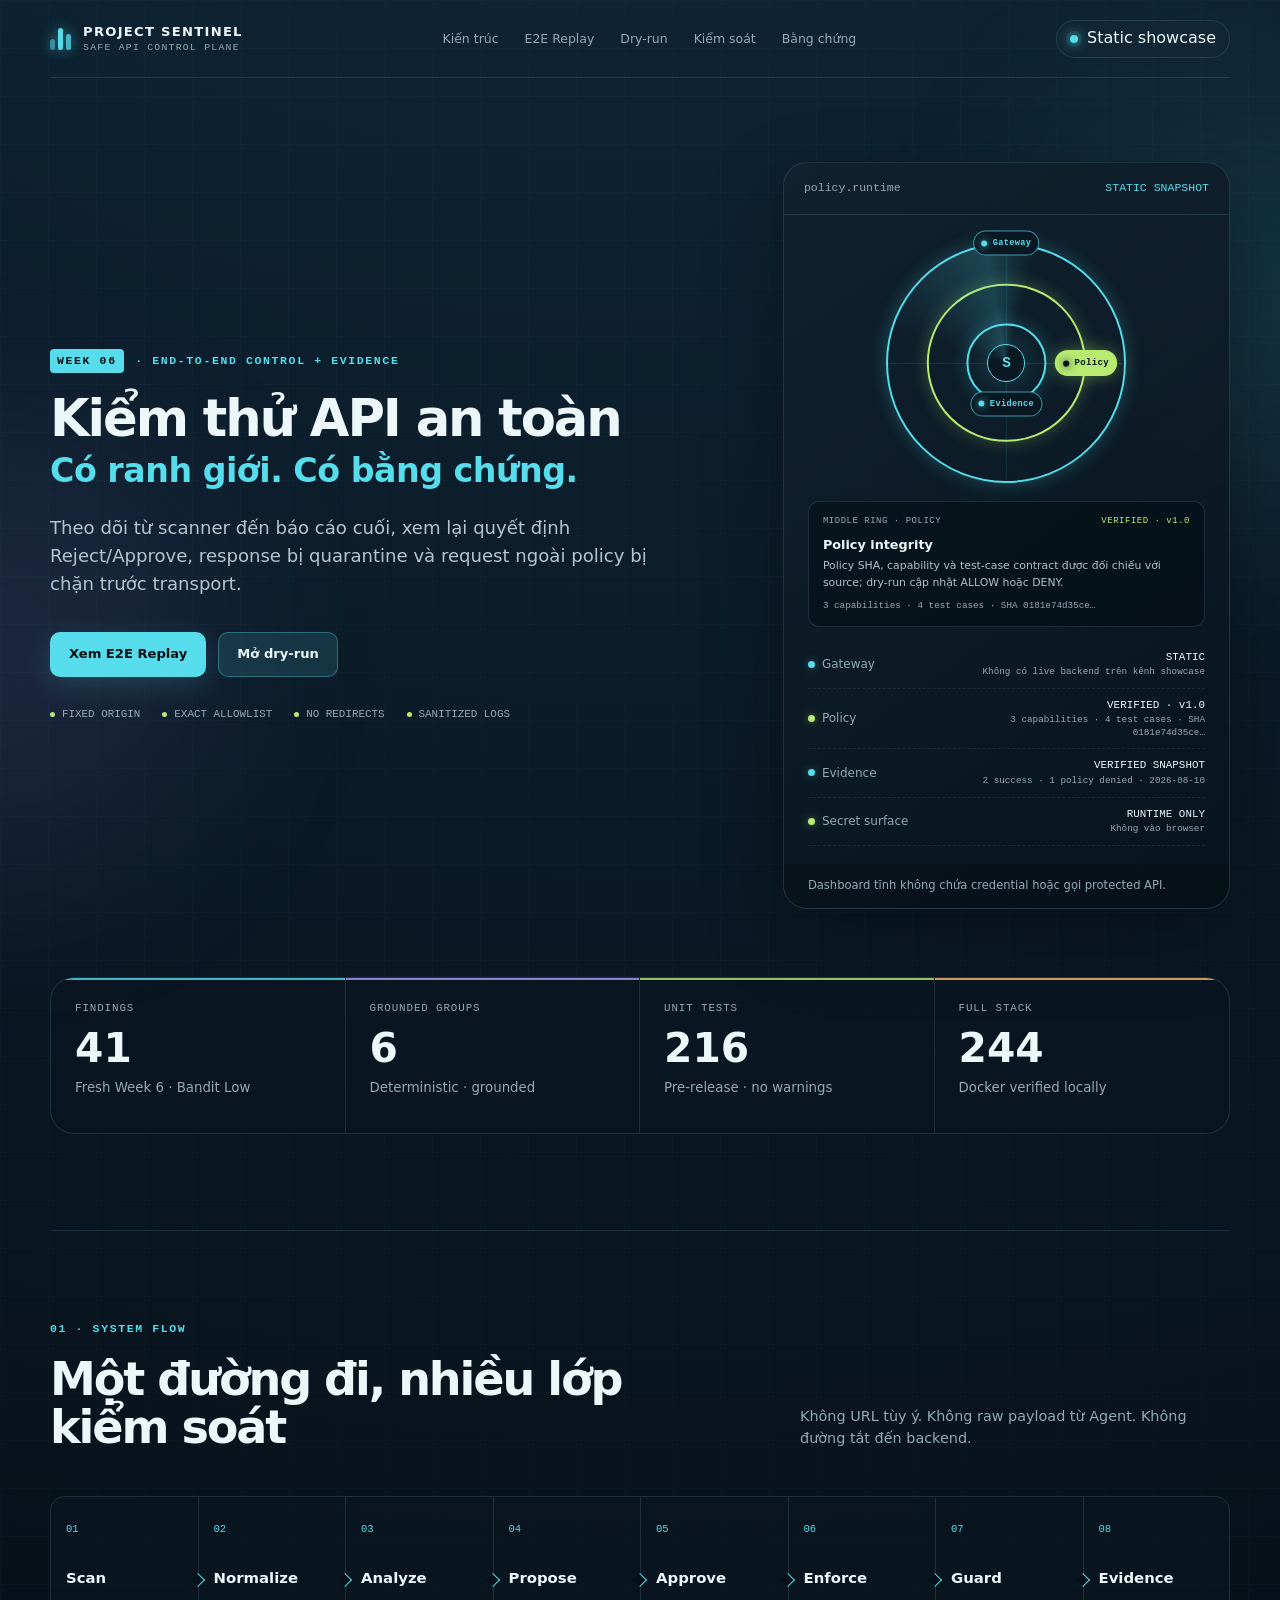
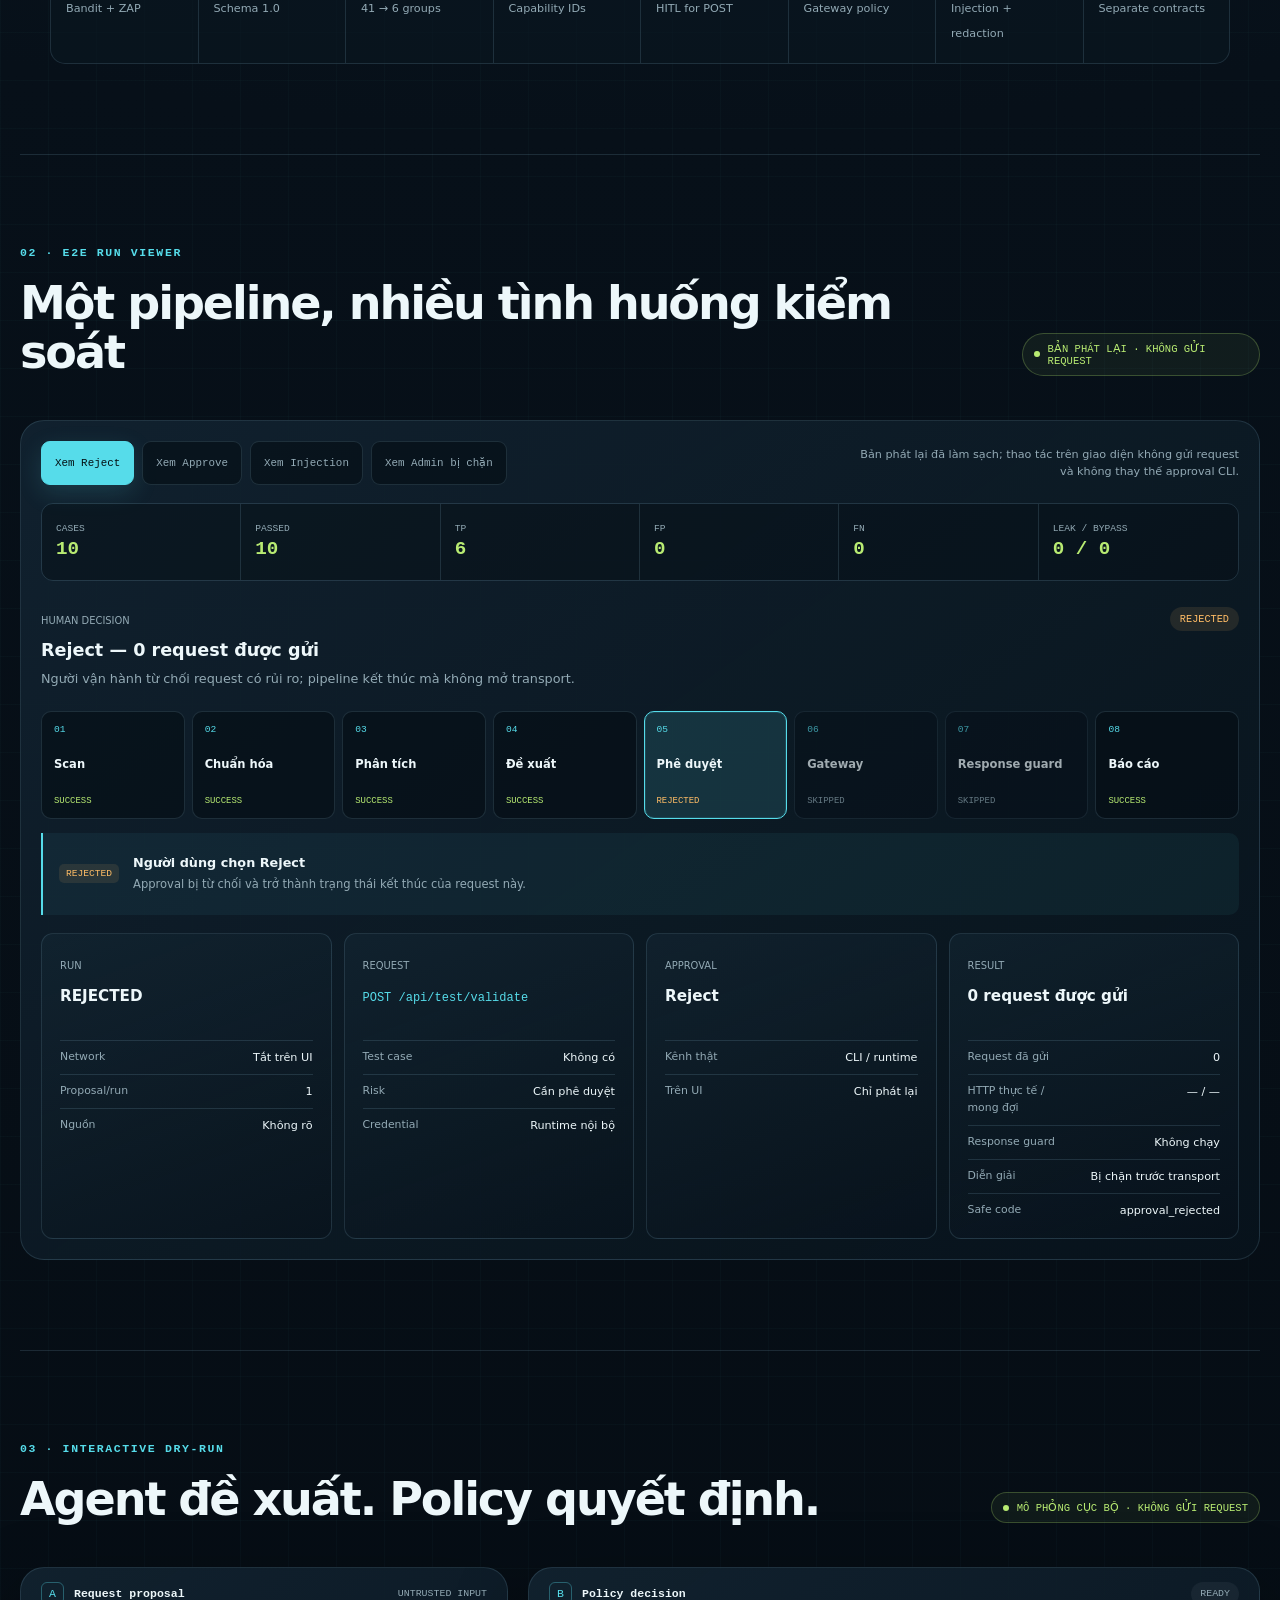
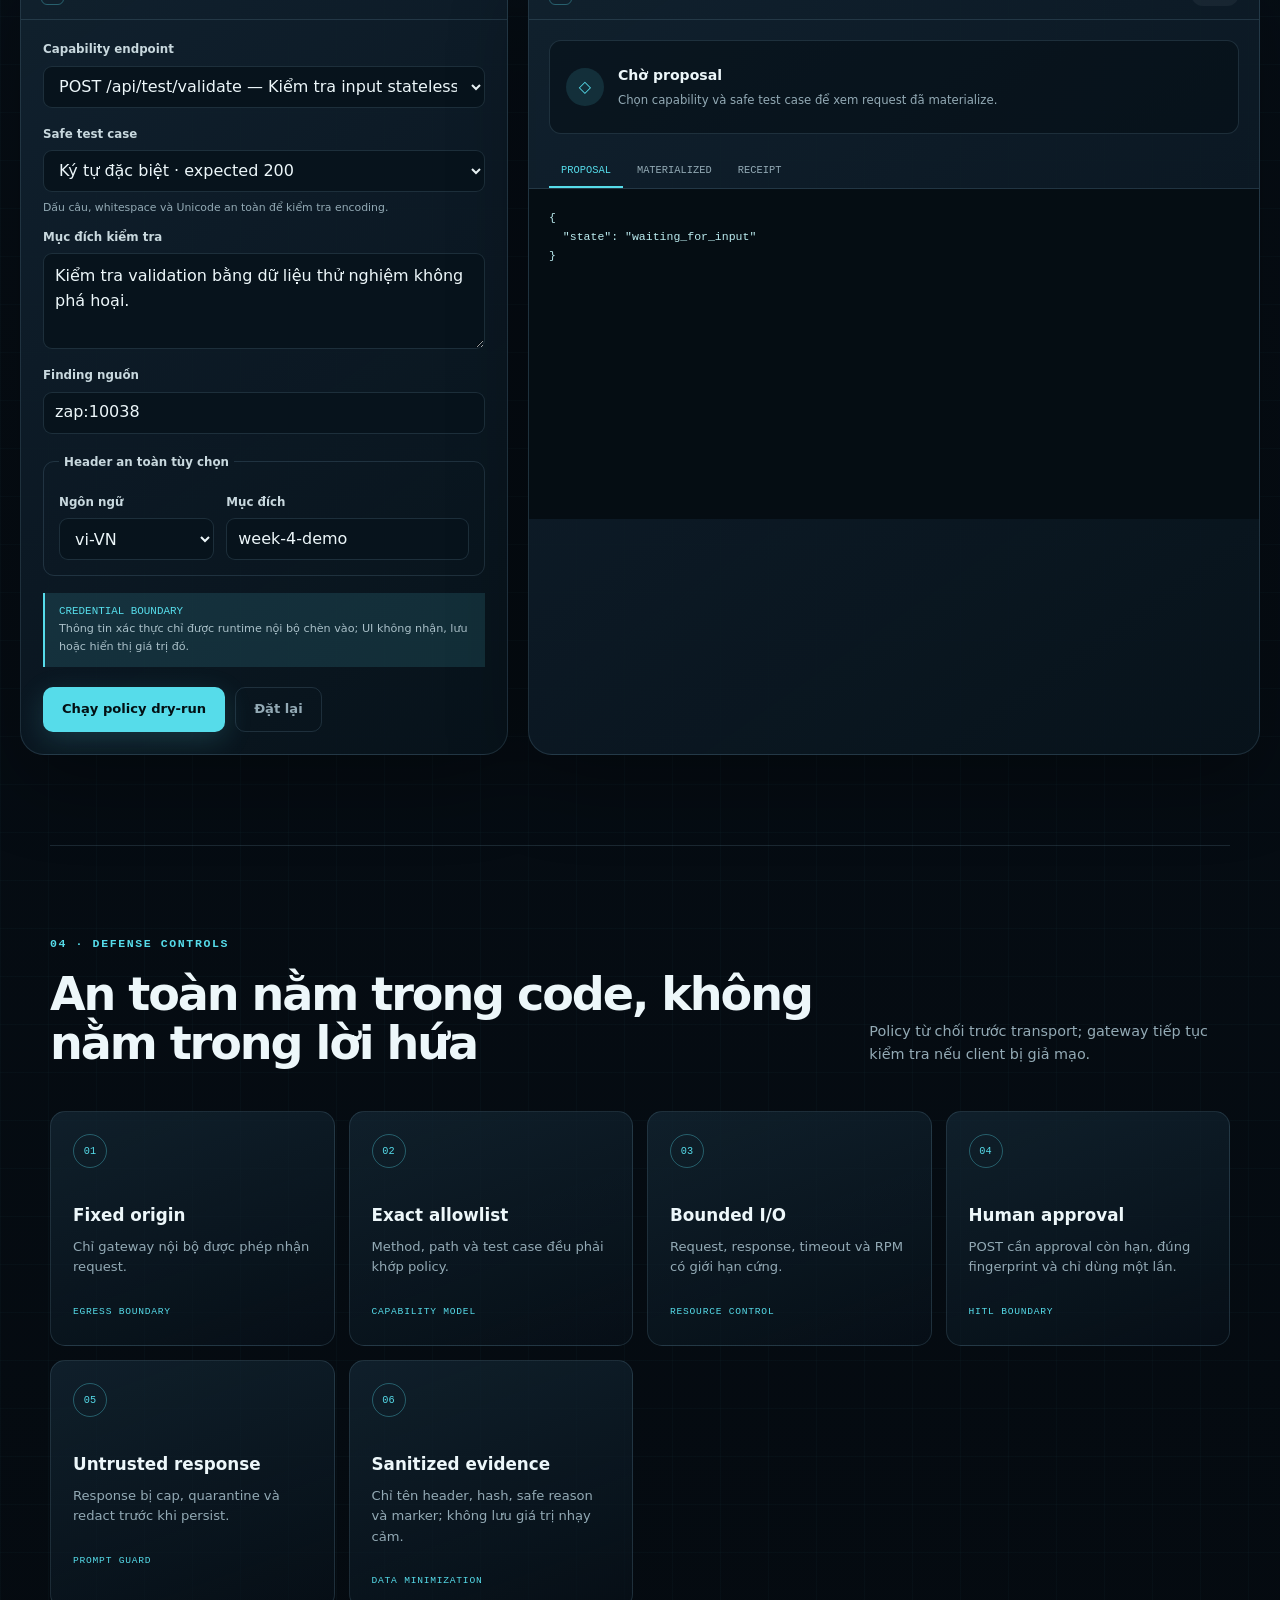
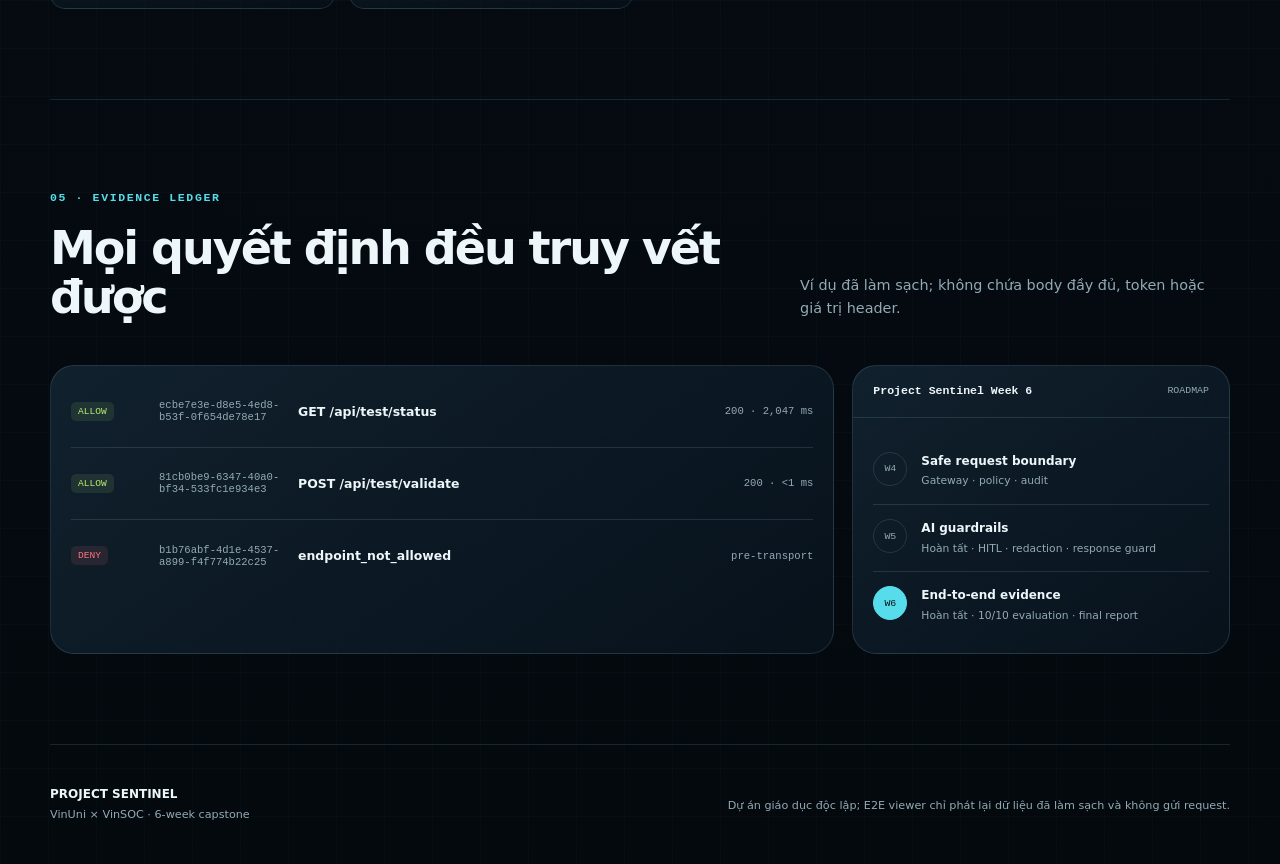
==== commit 77e65f6a: "Add dashboard replay functionality with validation and update mechanisms" ====
--- a/src/app/static/index.html
+++ b/src/app/static/index.html
@@ -8,8 +8,8 @@
   <meta name="referrer" content="no-referrer">
   <meta http-equiv="Content-Security-Policy" content="default-src 'self'; base-uri 'none'; connect-src 'self'; font-src 'self'; form-action 'none'; frame-src 'none'; img-src 'self' data:; object-src 'none'; script-src 'self'; style-src 'self'">
   <title>Project Sentinel · Week 6</title>
-  <link rel="stylesheet" href="./styles.css?v=e2e-replay-4">
-  <script src="./app.js?v=e2e-replay-4" defer></script>
+  <link rel="stylesheet" href="./styles.css?v=control-scenarios-5">
+  <script src="./app.js?v=control-scenarios-5" defer></script>
 </head>
 <body>
   <a class="skip-link" href="#main-content">Bỏ qua đến nội dung chính</a>
@@ -151,18 +151,22 @@
       <div class="section-heading">
         <div>
           <p class="eyebrow">02 · E2E RUN VIEWER</p>
-          <h2 id="e2e-title">Một pipeline, bốn tình huống kiểm soát</h2>
+          <h2 id="e2e-title">Một pipeline, nhiều tình huống kiểm soát</h2>
         </div>
         <div class="offline-pill"><span aria-hidden="true"></span> BẢN PHÁT LẠI · KHÔNG GỬI REQUEST</div>
       </div>
 
       <div class="replay-shell panel">
         <div class="replay-toolbar">
-          <div class="replay-scenarios" id="e2e-scenario-tabs" role="tablist" aria-label="Kịch bản E2E Week 6">
+          <div class="replay-scenarios" id="e2e-scenario-tabs" role="tablist" aria-label="Các tình huống E2E Week 6">
             <button class="replay-scenario-tab is-active" id="e2e-tab-reject" type="button" role="tab" aria-selected="true" aria-controls="e2e-scenario-panel" data-e2e-scenario="reject">Xem Reject</button>
             <button class="replay-scenario-tab" id="e2e-tab-approve" type="button" role="tab" aria-selected="false" aria-controls="e2e-scenario-panel" data-e2e-scenario="approve" tabindex="-1">Xem Approve</button>
             <button class="replay-scenario-tab" id="e2e-tab-injection" type="button" role="tab" aria-selected="false" aria-controls="e2e-scenario-panel" data-e2e-scenario="injection" tabindex="-1">Xem Injection</button>
             <button class="replay-scenario-tab" id="e2e-tab-admin" type="button" role="tab" aria-selected="false" aria-controls="e2e-scenario-panel" data-e2e-scenario="admin" tabindex="-1">Xem Admin bị chặn</button>
+            <button class="replay-scenario-tab" id="e2e-tab-status" type="button" role="tab" aria-selected="false" aria-controls="e2e-scenario-panel" data-e2e-scenario="status" tabindex="-1">Xem trạng thái</button>
+            <button class="replay-scenario-tab" id="e2e-tab-wrong-type" type="button" role="tab" aria-selected="false" aria-controls="e2e-scenario-panel" data-e2e-scenario="wrong-type" tabindex="-1">Xem sai kiểu</button>
+            <button class="replay-scenario-tab" id="e2e-tab-test-case-denied" type="button" role="tab" aria-selected="false" aria-controls="e2e-scenario-panel" data-e2e-scenario="test-case-denied" tabindex="-1">Xem test case bị chặn</button>
+            <button class="replay-scenario-tab" id="e2e-tab-header-denied" type="button" role="tab" aria-selected="false" aria-controls="e2e-scenario-panel" data-e2e-scenario="header-denied" tabindex="-1">Xem header bị chặn</button>
           </div>
           <p class="replay-notice" id="e2e-replay-notice">Dữ liệu đã làm sạch; approval thật vẫn chạy trong CLI.</p>
         </div>
@@ -209,12 +213,14 @@
               <dl>
                 <div><dt>Network</dt><dd id="e2e-network-mode">Tắt trên UI</dd></div>
                 <div><dt>Proposal/run</dt><dd id="e2e-proposal-cardinality">1</dd></div>
+                <div><dt>Nguồn</dt><dd id="e2e-source-label">Bằng chứng Week 6</dd></div>
               </dl>
             </article>
             <article class="replay-card">
               <span class="panel-label">REQUEST</span>
               <h3><code id="e2e-request-line">POST /api/test/validate</code></h3>
               <dl>
+                <div><dt>Test case</dt><dd id="e2e-test-case">empty</dd></div>
                 <div><dt>Risk</dt><dd id="e2e-request-risk">Cần phê duyệt</dd></div>
                 <div><dt>Credential</dt><dd id="e2e-credential-boundary">Runtime nội bộ</dd></div>
               </dl>
@@ -232,6 +238,7 @@
               <h3 id="e2e-result-headline">0 request được gửi</h3>
               <dl>
                 <div><dt>Request đã gửi</dt><dd id="e2e-requests-sent">0</dd></div>
+                <div><dt>HTTP thực tế / mong đợi</dt><dd id="e2e-http-status">— / —</dd></div>
                 <div><dt>Response guard</dt><dd id="e2e-guard-result">Không chạy</dd></div>
                 <div><dt>Diễn giải</dt><dd id="e2e-interpretation">Bị chặn trước transport</dd></div>
                 <div><dt>Safe code</dt><dd id="e2e-safe-code">approval_rejected</dd></div>
--- a/src/app/static/styles.css
+++ b/src/app/static/styles.css
@@ -385,6 +385,8 @@
 .replay-status[data-state="rejected"] { color: var(--amber); background: rgba(255,189,102,.1); }
 .replay-status[data-state="quarantined"] { color: var(--violet); background: rgba(182,152,255,.12); }
 .replay-status[data-state="blocked"] { color: var(--red); background: rgba(255,114,127,.1); }
+.replay-status[data-state="failed"] { color: var(--red); background: rgba(255,114,127,.1); }
+.replay-status[data-state="pending"] { color: var(--muted); background: rgba(147,170,181,.08); }
 .replay-stage-flow { display: grid; grid-template-columns: repeat(8, minmax(0,1fr)); gap: 7px; margin: 0; padding: 0; list-style: none; }
 .replay-stage-flow li { min-width: 0; }
 .replay-stage { width: 100%; min-height: 108px; display: grid; align-content: space-between; gap: 5px; padding: 12px; color: var(--muted); text-align: left; background: rgba(5,13,19,.58); border: 1px solid var(--border); border-radius: 10px; cursor: pointer; }
@@ -395,8 +397,10 @@
 .replay-stage[data-state="success"] small, .replay-stage[data-state="approved"] small { color: var(--lime); }
 .replay-stage[data-state="rejected"] small, .replay-stage[data-state="quarantined"] small { color: var(--amber); }
 .replay-stage[data-state="blocked"] small { color: var(--red); }
+.replay-stage[data-state="failed"] small { color: var(--red); }
 .replay-stage[data-state="not_required"] small { color: var(--cyan); }
-.replay-stage[data-state="skipped"] { opacity: .66; }
+.replay-stage[data-state="not_run"] small, .replay-stage[data-state="pending"] small { color: var(--muted); }
+.replay-stage[data-state="skipped"], .replay-stage[data-state="not_run"] { opacity: .66; }
 .replay-stage.is-active { border-color: var(--cyan); background: var(--cyan-soft); box-shadow: inset 0 0 0 1px rgba(86,220,234,.13); }
 .replay-stage-detail { min-height: 82px; display: flex; align-items: center; gap: 14px; margin: 14px 0 18px; padding: 14px 16px; border-left: 2px solid var(--cyan); border-radius: 0 10px 10px 0; background: rgba(86,220,234,.06); }
 .replay-stage-detail strong { display: block; font-size: .8rem; }
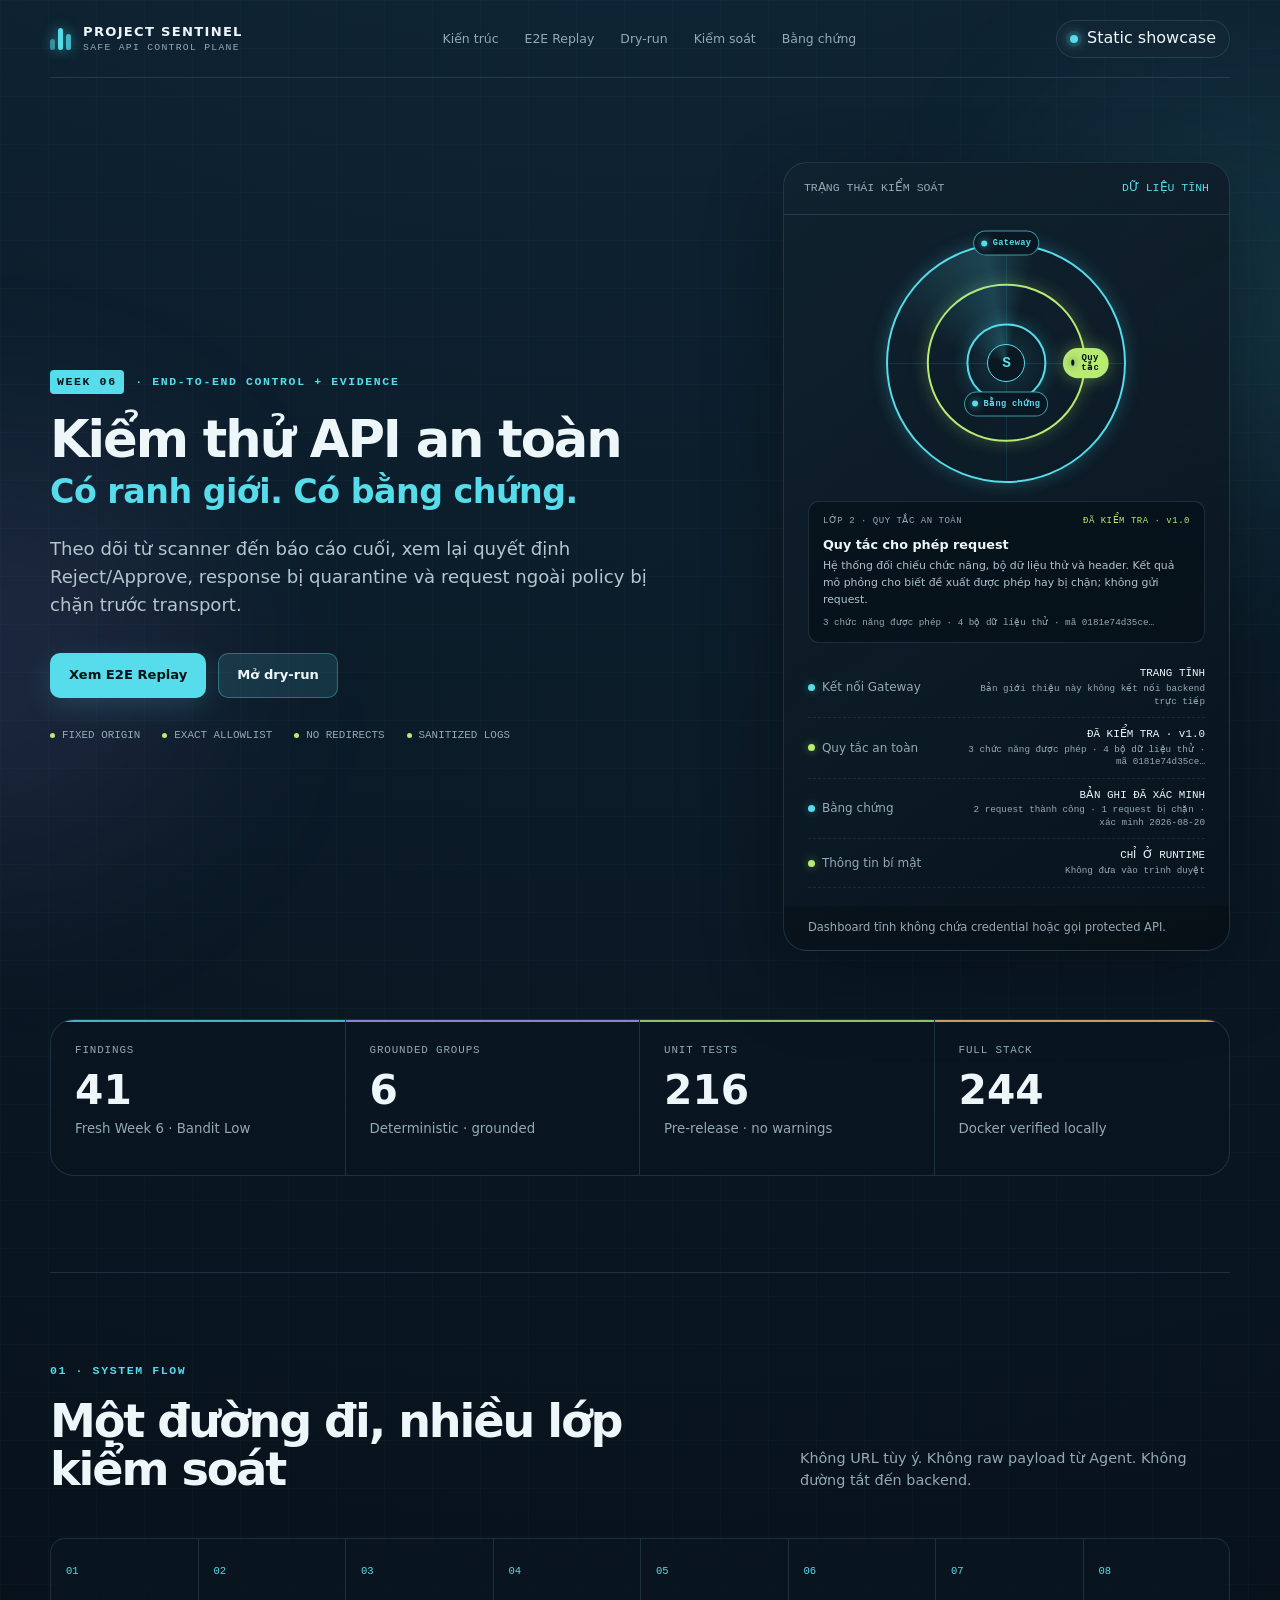
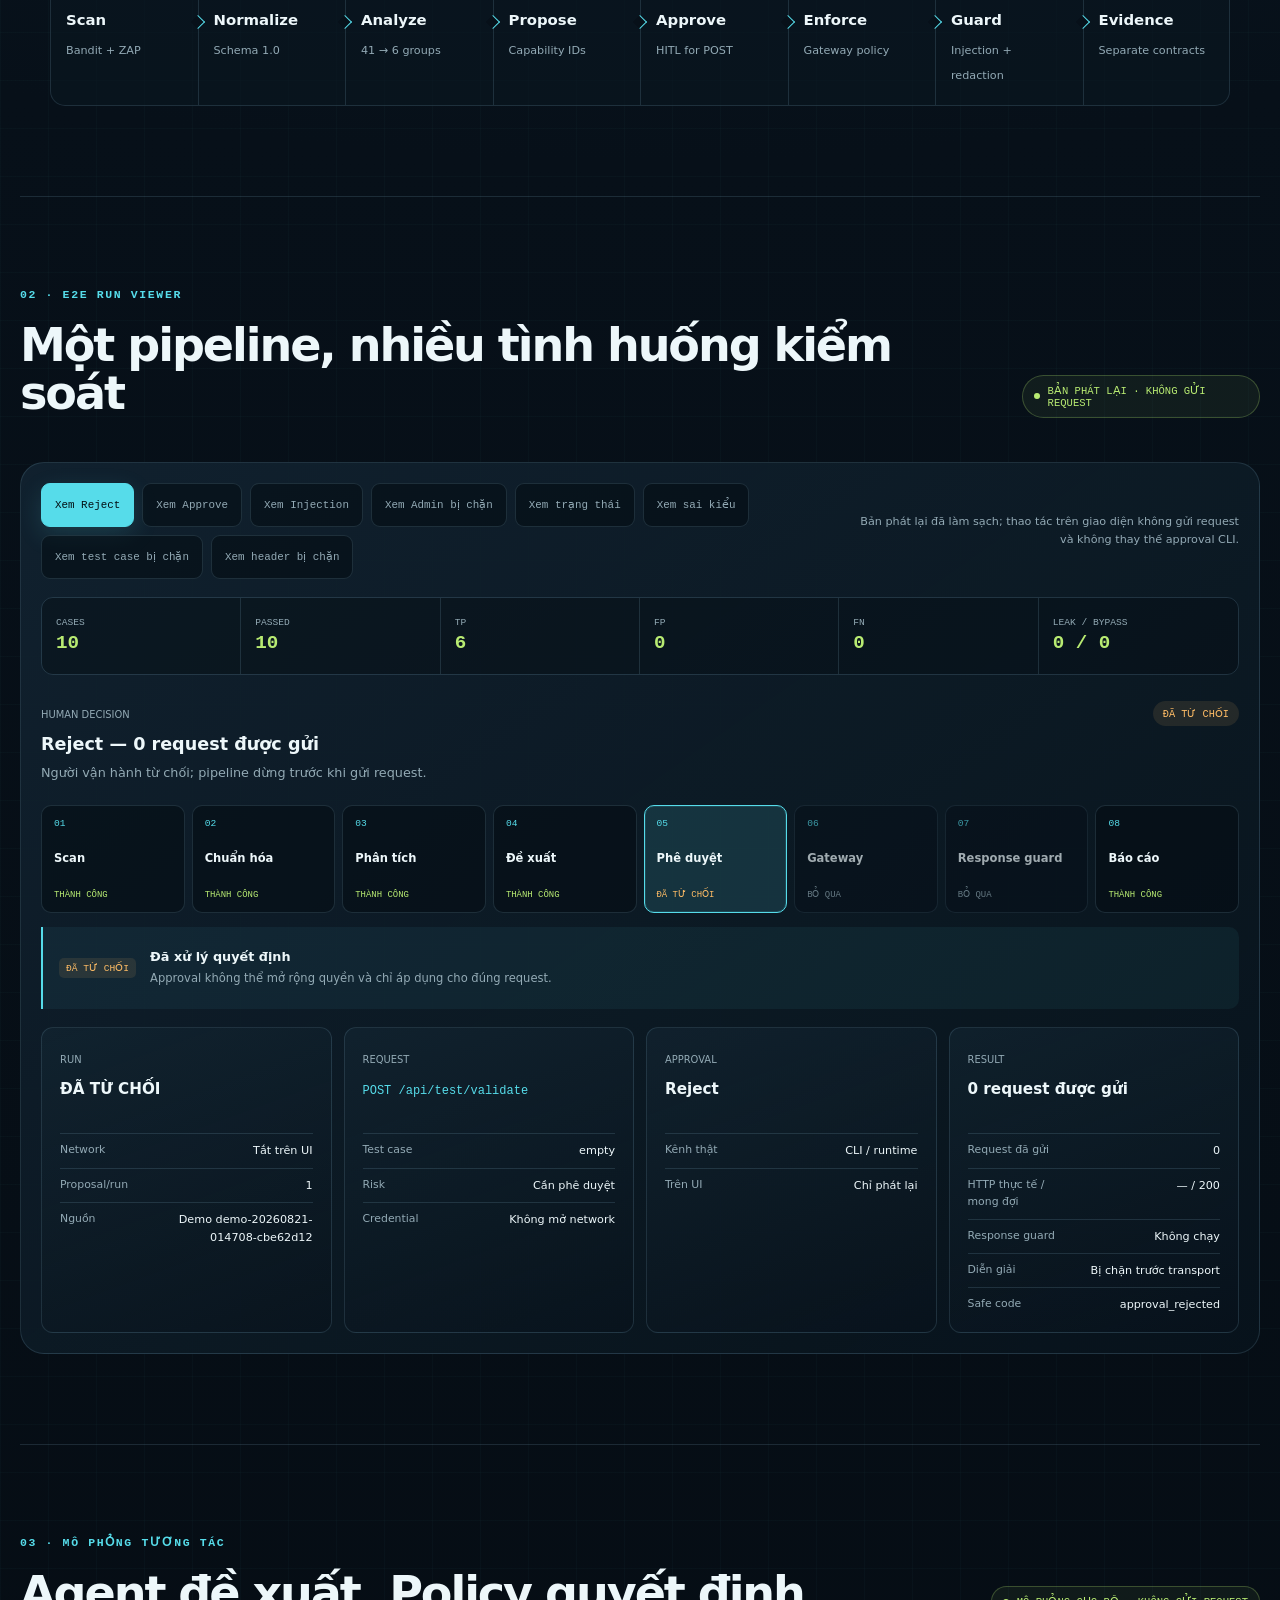
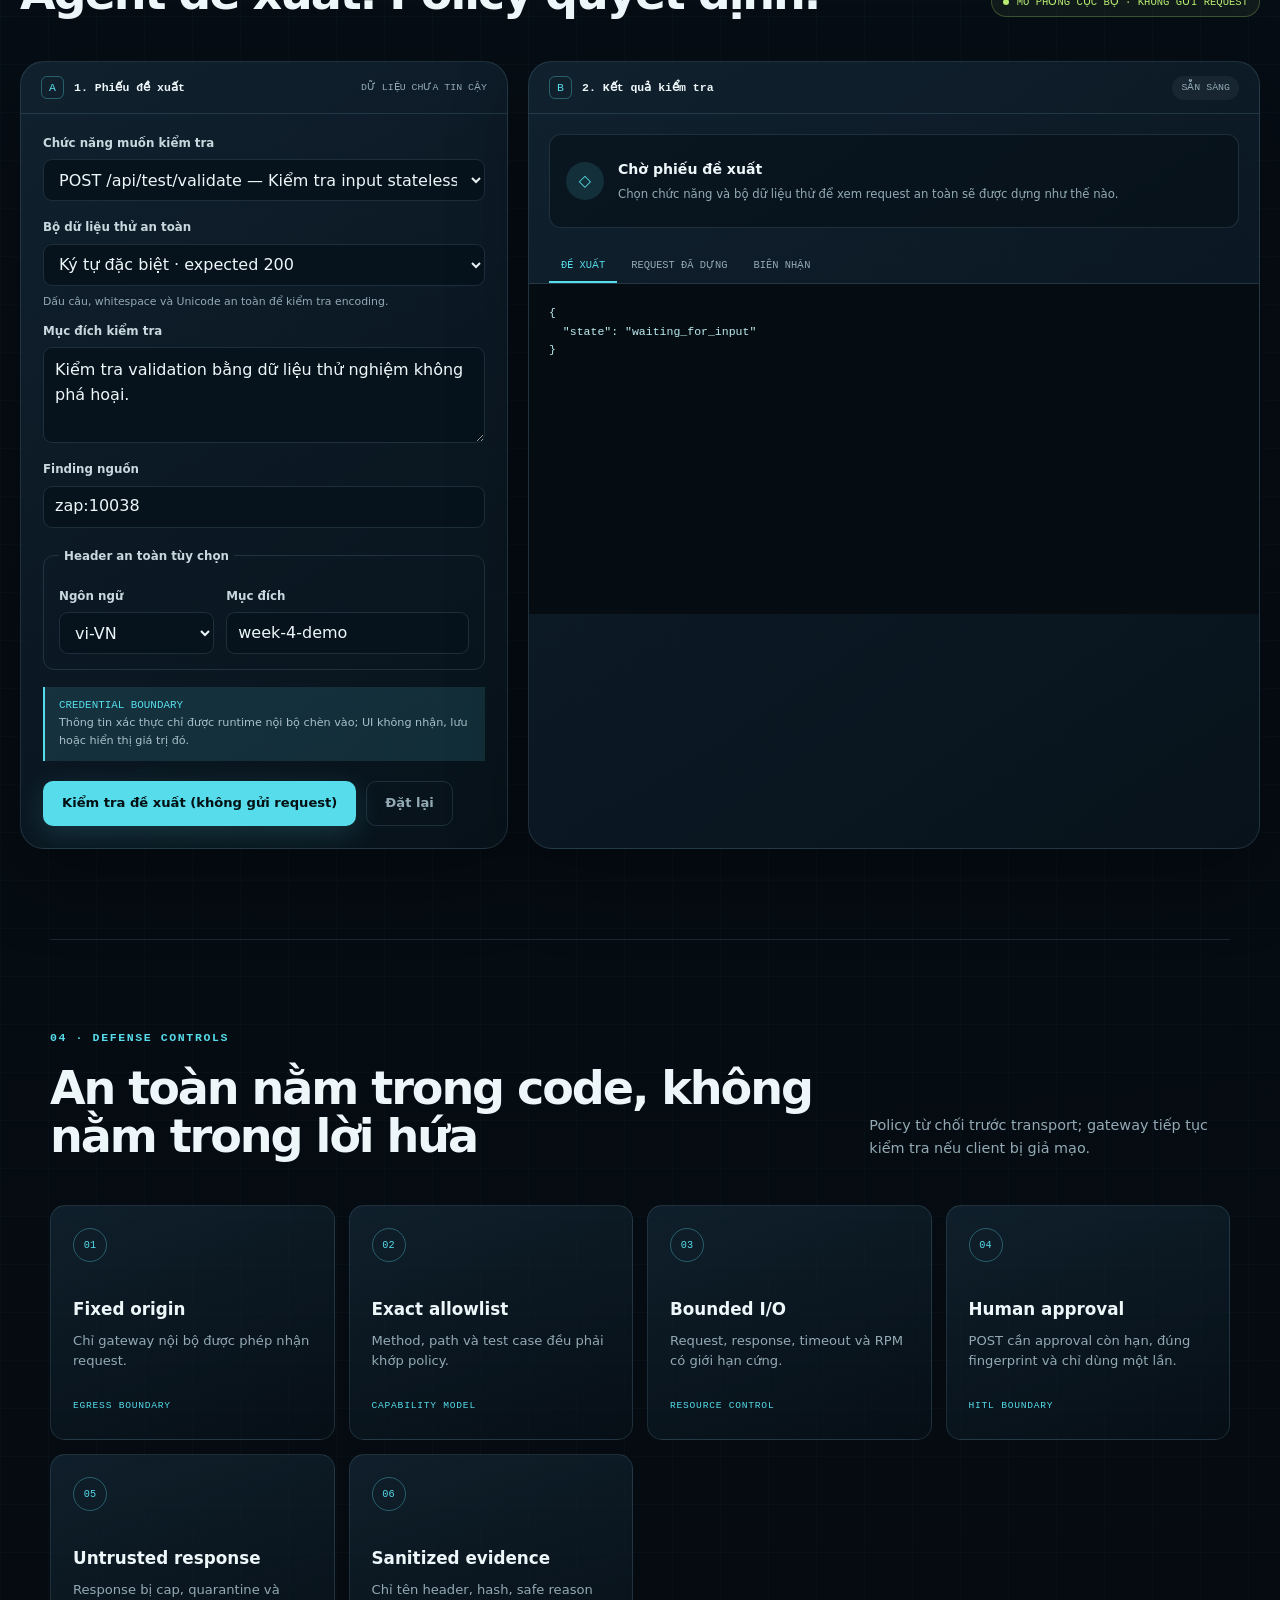
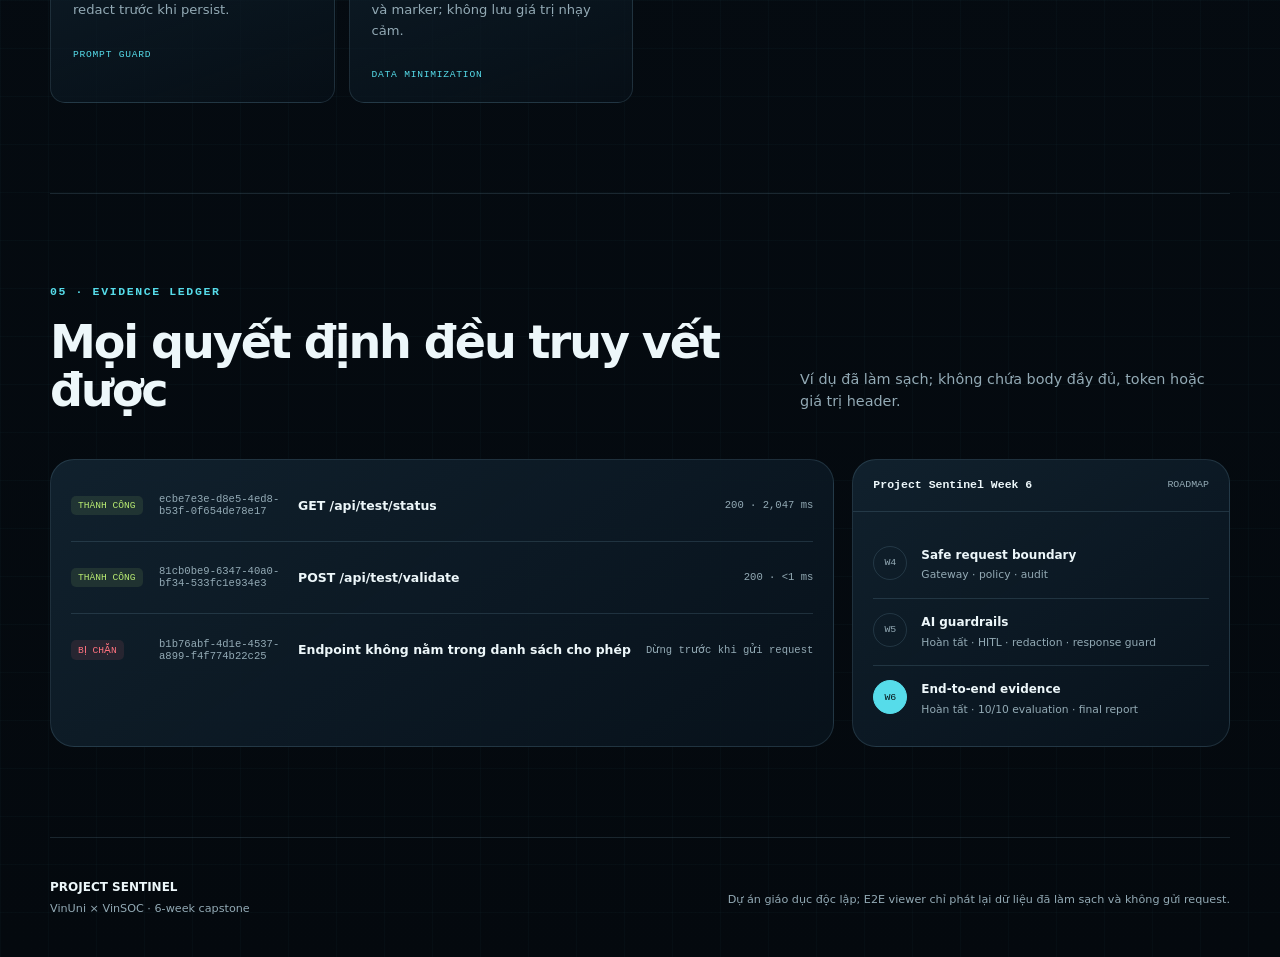
==== commit 5037fd56: "fix: Update translations and improve dashboard content for clarity" ====
--- a/src/app/static/index.html
+++ b/src/app/static/index.html
@@ -8,8 +8,8 @@
   <meta name="referrer" content="no-referrer">
   <meta http-equiv="Content-Security-Policy" content="default-src 'self'; base-uri 'none'; connect-src 'self'; font-src 'self'; form-action 'none'; frame-src 'none'; img-src 'self' data:; object-src 'none'; script-src 'self'; style-src 'self'">
   <title>Project Sentinel · Week 6</title>
-  <link rel="stylesheet" href="./styles.css?v=control-scenarios-5">
-  <script src="./app.js?v=control-scenarios-5" defer></script>
+  <link rel="stylesheet" href="./styles.css?v=beginner-copy-6">
+  <script src="./app.js?v=beginner-copy-6" defer></script>
 </head>
 <body>
   <a class="skip-link" href="#main-content">Bỏ qua đến nội dung chính</a>
@@ -68,48 +68,48 @@
 
       <aside class="hero-console" aria-label="Tóm tắt policy runtime">
         <div class="console-topbar">
-          <span>policy.runtime</span>
-          <span class="console-state" id="runtime-overall-state" data-state="snapshot">VERIFIED SNAPSHOT</span>
+          <span>TRẠNG THÁI KIỂM SOÁT</span>
+          <span class="console-state" id="runtime-overall-state" data-state="snapshot">BẢN GHI ĐÃ XÁC MINH</span>
         </div>
         <div class="radar" id="runtime-radar" role="group" aria-label="Chọn một vòng để xem trạng thái runtime" aria-describedby="runtime-radar-summary">
-          <div class="radar-ring ring-one" id="radar-gateway-layer" data-label="GATEWAY" data-state="unchecked"></div>
-          <div class="radar-ring ring-two" id="radar-policy-layer" data-label="POLICY" data-state="verified"></div>
-          <div class="radar-ring ring-three" id="radar-evidence-layer" data-label="EVIDENCE" data-state="snapshot"></div>
+          <div class="radar-ring ring-one" id="radar-gateway-layer" data-label="KẾT NỐI" data-state="unchecked"></div>
+          <div class="radar-ring ring-two" id="radar-policy-layer" data-label="QUY TẮC" data-state="verified"></div>
+          <div class="radar-ring ring-three" id="radar-evidence-layer" data-label="BẰNG CHỨNG" data-state="snapshot"></div>
           <div class="radar-axis axis-x"></div>
           <div class="radar-axis axis-y"></div>
           <div class="radar-core" aria-hidden="true">S</div>
           <button class="radar-hotspot hotspot-gateway" type="button" data-runtime-layer="gateway" data-state="unchecked" aria-controls="runtime-layer-detail" aria-pressed="false"><span aria-hidden="true"></span>Gateway</button>
-          <button class="radar-hotspot hotspot-policy is-active" type="button" data-runtime-layer="policy" data-state="verified" aria-controls="runtime-layer-detail" aria-pressed="true"><span aria-hidden="true"></span>Policy</button>
-          <button class="radar-hotspot hotspot-evidence" type="button" data-runtime-layer="evidence" data-state="snapshot" aria-controls="runtime-layer-detail" aria-pressed="false"><span aria-hidden="true"></span>Evidence</button>
+          <button class="radar-hotspot hotspot-policy is-active" type="button" data-runtime-layer="policy" data-state="verified" aria-controls="runtime-layer-detail" aria-pressed="true"><span aria-hidden="true"></span>Quy tắc</button>
+          <button class="radar-hotspot hotspot-evidence" type="button" data-runtime-layer="evidence" data-state="snapshot" aria-controls="runtime-layer-detail" aria-pressed="false"><span aria-hidden="true"></span>Bằng chứng</button>
         </div>
         <p class="visually-hidden" id="runtime-radar-summary" aria-live="polite">
-          Gateway chưa kiểm tra. Policy đã xác minh từ snapshot. Evidence đã xác minh từ receipt bền vững.
+          Gateway chưa được kiểm tra. Quy tắc an toàn và bằng chứng đang hiển thị từ bản ghi đã xác minh.
         </p>
         <div class="runtime-inspector" id="runtime-layer-detail" aria-live="polite">
           <div class="runtime-inspector-topline">
-            <span id="runtime-inspector-layer">MIDDLE RING · POLICY</span>
-            <span id="runtime-inspector-state" data-state="verified">VERIFIED · v1.0</span>
-          </div>
-          <strong id="runtime-inspector-title">Policy integrity</strong>
-          <p id="runtime-inspector-description">Policy SHA, capability và test-case contract đã được đối chiếu với source.</p>
-          <small id="runtime-inspector-detail">3 capabilities · 4 test cases</small>
+            <span id="runtime-inspector-layer">LỚP 2 · QUY TẮC AN TOÀN</span>
+            <span id="runtime-inspector-state" data-state="verified">ĐÃ KIỂM TRA · v1.0</span>
+          </div>
+          <strong id="runtime-inspector-title">Quy tắc cho phép request</strong>
+          <p id="runtime-inspector-description">Hệ thống kiểm tra chức năng, bộ dữ liệu thử và header trước khi dựng request.</p>
+          <small id="runtime-inspector-detail">3 chức năng được phép · 4 bộ dữ liệu thử</small>
         </div>
         <dl class="runtime-list">
           <div class="runtime-row">
-            <dt><span class="runtime-signal" id="gateway-signal" data-state="unchecked" aria-hidden="true"></span>Gateway</dt>
-            <dd><strong id="gateway-runtime-state">UNCHECKED</strong><small id="gateway-runtime-detail">localhost:8080</small></dd>
+            <dt><span class="runtime-signal" id="gateway-signal" data-state="unchecked" aria-hidden="true"></span>Kết nối Gateway</dt>
+            <dd><strong id="gateway-runtime-state">CHƯA KIỂM TRA</strong><small id="gateway-runtime-detail">Nút kiểm tra sẽ gọi localhost:8080/health</small></dd>
           </div>
           <div class="runtime-row">
-            <dt><span class="runtime-signal" id="policy-signal" data-state="verified" aria-hidden="true"></span>Policy</dt>
-            <dd><strong id="policy-runtime-state">VERIFIED · v1.0</strong><small id="policy-runtime-detail">3 capabilities · 4 test cases</small></dd>
+            <dt><span class="runtime-signal" id="policy-signal" data-state="verified" aria-hidden="true"></span>Quy tắc an toàn</dt>
+            <dd><strong id="policy-runtime-state">ĐÃ KIỂM TRA · v1.0</strong><small id="policy-runtime-detail">3 chức năng được phép · 4 bộ dữ liệu thử</small></dd>
           </div>
           <div class="runtime-row">
-            <dt><span class="runtime-signal" id="evidence-signal" data-state="snapshot" aria-hidden="true"></span>Evidence</dt>
-            <dd><strong id="evidence-runtime-state">VERIFIED SNAPSHOT</strong><small id="evidence-runtime-detail">2 success · 1 policy denied</small></dd>
+            <dt><span class="runtime-signal" id="evidence-signal" data-state="snapshot" aria-hidden="true"></span>Bằng chứng</dt>
+            <dd><strong id="evidence-runtime-state">BẢN GHI ĐÃ XÁC MINH</strong><small id="evidence-runtime-detail">2 request thành công · 1 request bị chặn</small></dd>
           </div>
           <div class="runtime-row">
-            <dt><span class="runtime-signal" data-state="protected" aria-hidden="true"></span>Secret surface</dt>
-            <dd><strong>RUNTIME ONLY</strong><small>Không vào browser</small></dd>
+            <dt><span class="runtime-signal" data-state="protected" aria-hidden="true"></span>Thông tin bí mật</dt>
+            <dd><strong>CHỈ Ở RUNTIME</strong><small>Không đưa vào trình duyệt</small></dd>
           </div>
         </dl>
         <p class="console-caption" id="health-status" role="status" aria-live="polite">
@@ -252,7 +252,7 @@
     <section class="content-section section-shell simulator-section" id="simulator" aria-labelledby="simulator-title">
       <div class="section-heading">
         <div>
-          <p class="eyebrow">03 · INTERACTIVE DRY-RUN</p>
+          <p class="eyebrow">03 · MÔ PHỎNG TƯƠNG TÁC</p>
           <h2 id="simulator-title">Agent đề xuất. Policy quyết định.</h2>
         </div>
         <div class="offline-pill"><span aria-hidden="true"></span> MÔ PHỎNG CỤC BỘ · KHÔNG GỬI REQUEST</div>
@@ -261,16 +261,16 @@
       <div class="simulator-grid">
         <form class="proposal-form panel" id="proposal-form">
           <div class="panel-header">
-            <div><span class="step-index">A</span><strong>Request proposal</strong></div>
-            <span class="panel-label">UNTRUSTED INPUT</span>
-          </div>
-
-          <label for="endpoint-select">Capability endpoint</label>
+            <div><span class="step-index">A</span><strong>1. Phiếu đề xuất</strong></div>
+            <span class="panel-label">DỮ LIỆU CHƯA TIN CẬY</span>
+          </div>
+
+          <label for="endpoint-select">Chức năng muốn kiểm tra</label>
           <select id="endpoint-select" name="endpoint" required></select>
 
-          <label for="test-case-select">Safe test case</label>
+          <label for="test-case-select">Bộ dữ liệu thử an toàn</label>
           <select id="test-case-select" name="testCase" required></select>
-          <p class="field-help" id="test-case-help">Payload được materialize từ catalog, không nhập trực tiếp.</p>
+          <p class="field-help" id="test-case-help">Dữ liệu gửi được lấy từ danh sách đã duyệt, không nhập payload tùy ý.</p>
 
           <label for="rationale-input">Mục đích kiểm tra</label>
           <textarea id="rationale-input" name="rationale" maxlength="180" rows="3" required>Kiểm tra validation bằng dữ liệu thử nghiệm không phá hoại.</textarea>
@@ -300,29 +300,29 @@
           </div>
 
           <div class="form-actions">
-            <button class="button button-primary" type="submit">Chạy policy dry-run</button>
+            <button class="button button-primary" type="submit">Kiểm tra đề xuất (không gửi request)</button>
             <button class="button button-ghost" id="reset-button" type="reset">Đặt lại</button>
           </div>
         </form>
 
         <div class="decision-panel panel" aria-live="polite">
           <div class="panel-header">
-            <div><span class="step-index">B</span><strong>Policy decision</strong></div>
-            <span class="decision-badge is-idle" id="decision-badge">READY</span>
+            <div><span class="step-index">B</span><strong>2. Kết quả kiểm tra</strong></div>
+            <span class="decision-badge is-idle" id="decision-badge">SẴN SÀNG</span>
           </div>
 
           <div class="decision-summary" id="decision-summary">
             <span class="decision-icon" aria-hidden="true">◇</span>
             <div>
-              <strong>Chờ proposal</strong>
-              <p>Chọn capability và safe test case để xem request đã materialize.</p>
+              <strong>Chờ phiếu đề xuất</strong>
+              <p>Chọn chức năng và bộ dữ liệu thử để xem request an toàn sẽ được dựng như thế nào.</p>
             </div>
           </div>
 
           <div class="code-tabs" role="tablist" aria-label="Dữ liệu dry-run">
-            <button class="code-tab is-active" id="proposal-tab" type="button" role="tab" aria-controls="proposal-output" aria-selected="true" tabindex="0" data-panel="proposal-output">PROPOSAL</button>
-            <button class="code-tab" id="request-tab" type="button" role="tab" aria-controls="request-output" aria-selected="false" tabindex="-1" data-panel="request-output">MATERIALIZED</button>
-            <button class="code-tab" id="receipt-tab" type="button" role="tab" aria-controls="receipt-output" aria-selected="false" tabindex="-1" data-panel="receipt-output">RECEIPT</button>
+            <button class="code-tab is-active" id="proposal-tab" type="button" role="tab" aria-controls="proposal-output" aria-selected="true" tabindex="0" data-panel="proposal-output">ĐỀ XUẤT</button>
+            <button class="code-tab" id="request-tab" type="button" role="tab" aria-controls="request-output" aria-selected="false" tabindex="-1" data-panel="request-output">REQUEST ĐÃ DỰNG</button>
+            <button class="code-tab" id="receipt-tab" type="button" role="tab" aria-controls="receipt-output" aria-selected="false" tabindex="-1" data-panel="receipt-output">BIÊN NHẬN</button>
           </div>
           <pre class="code-output is-active" id="proposal-output" role="tabpanel" aria-labelledby="proposal-tab" tabindex="0"><code>{
   "state": "waiting_for_input"
